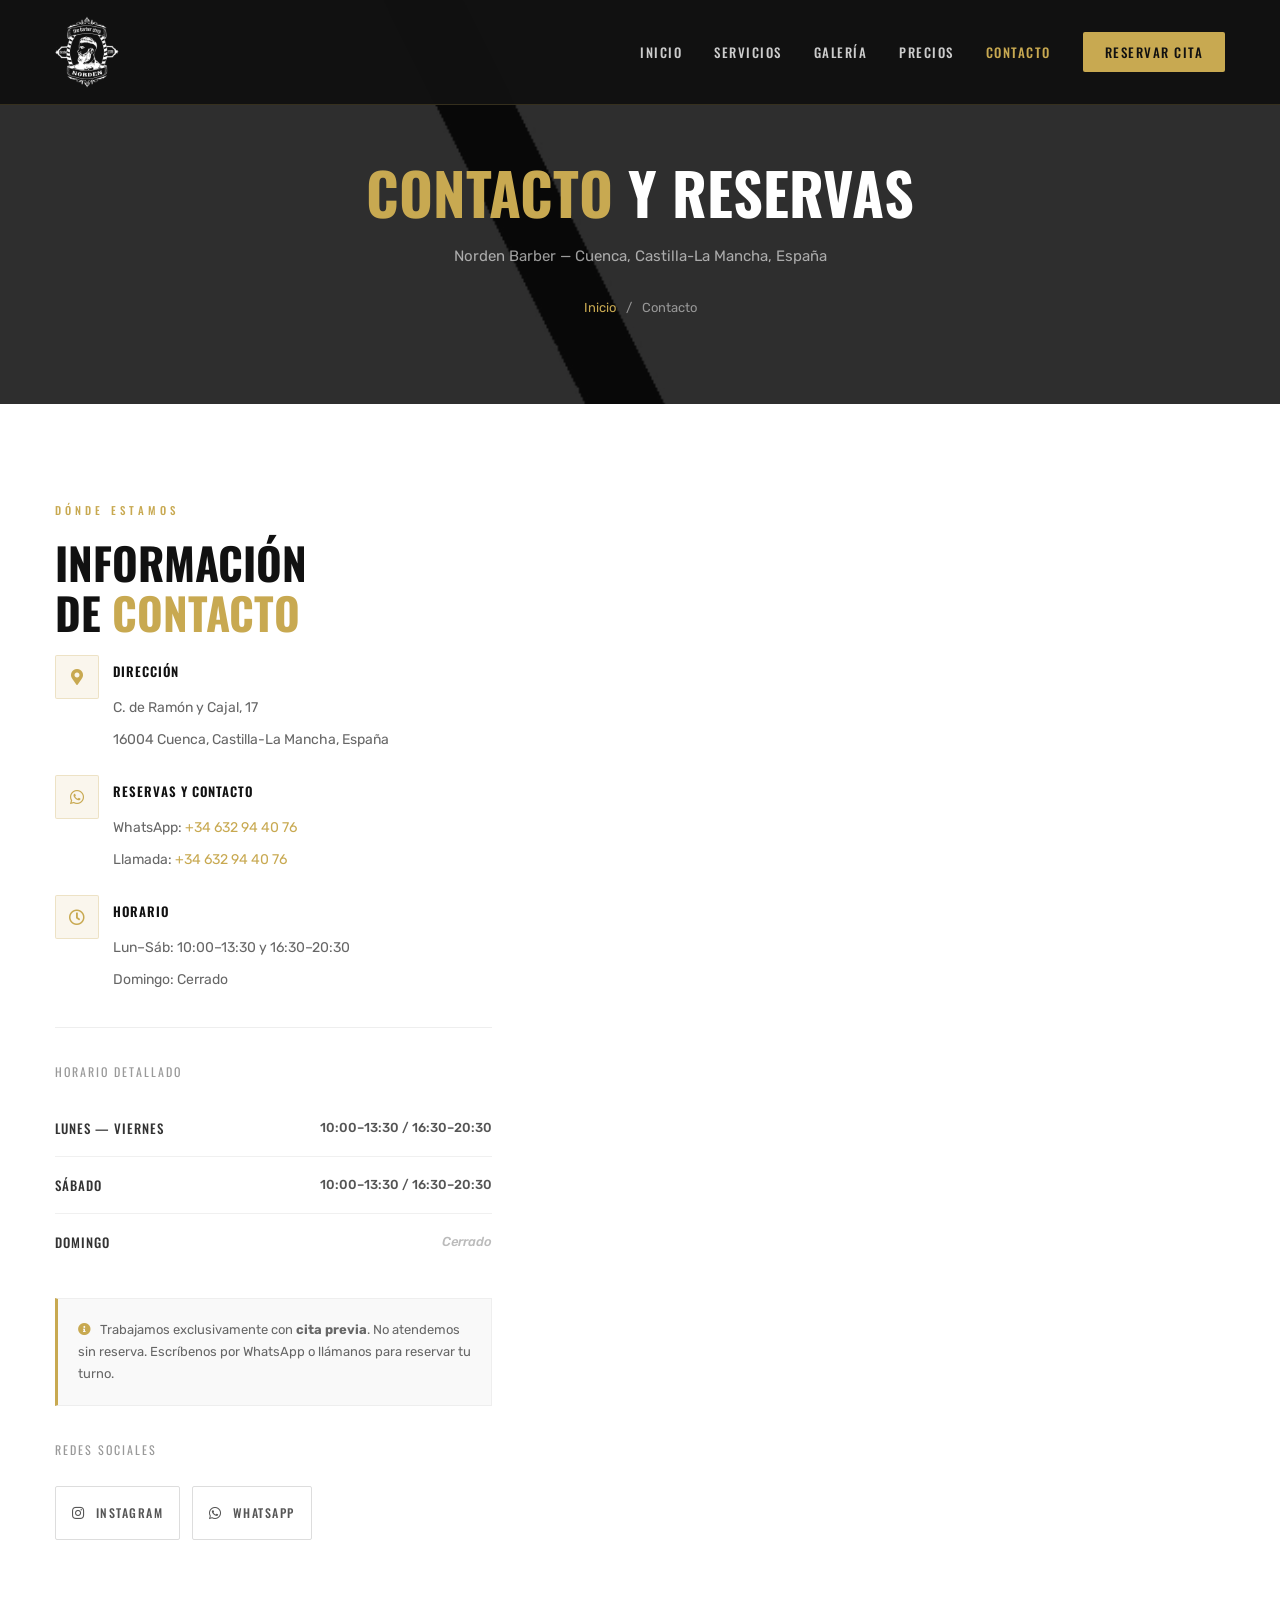
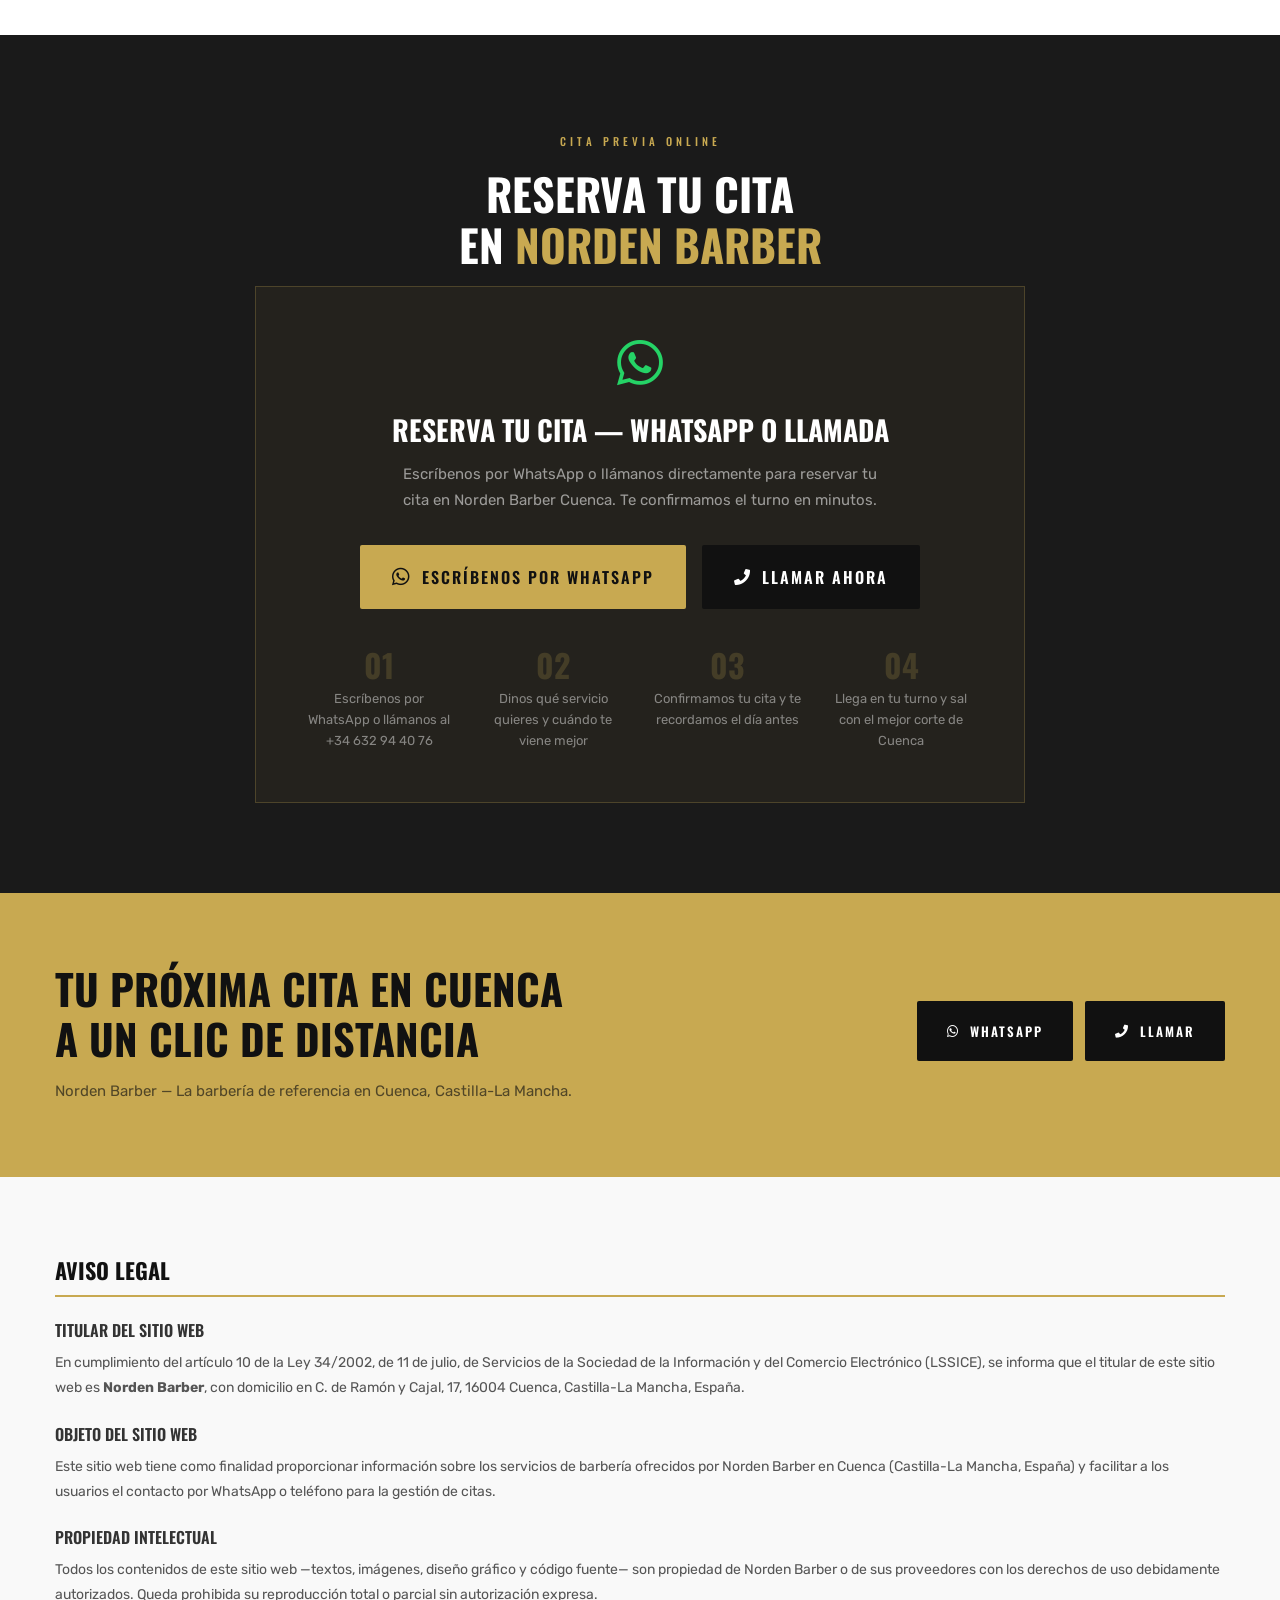
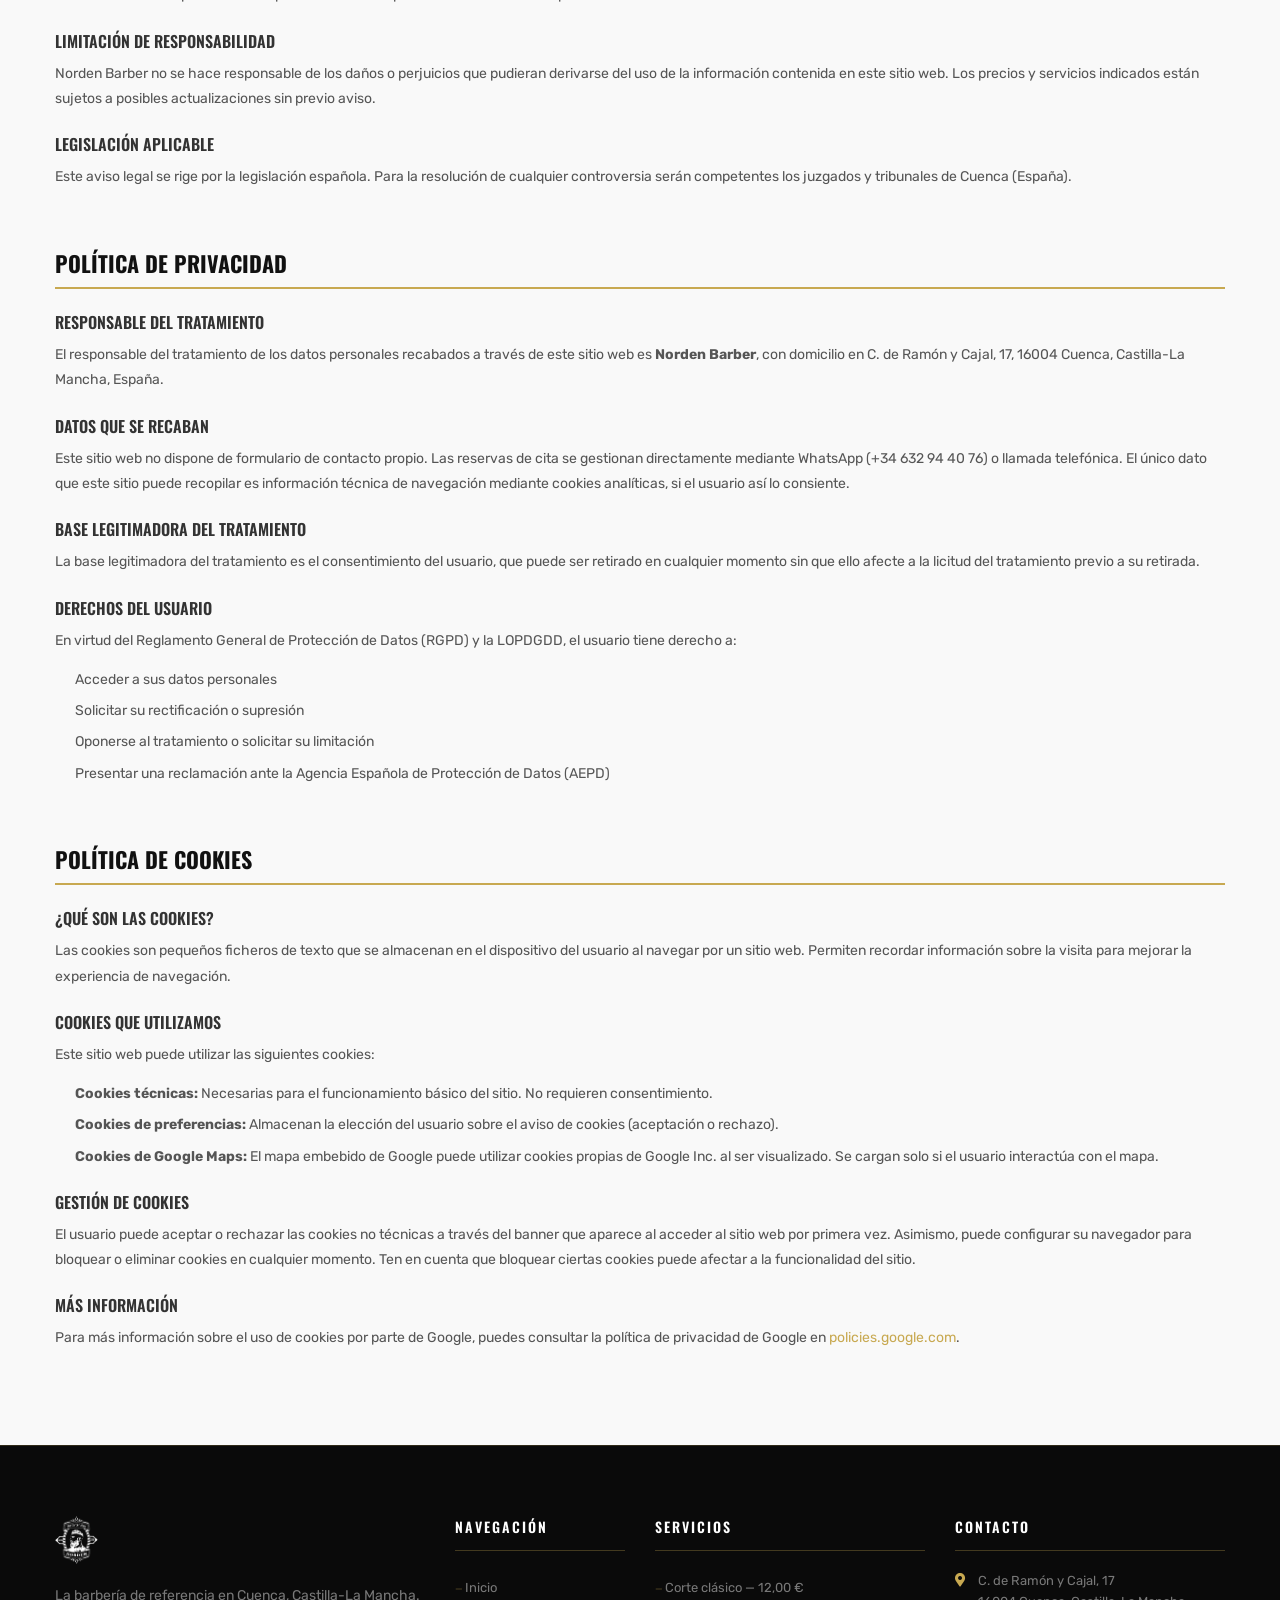
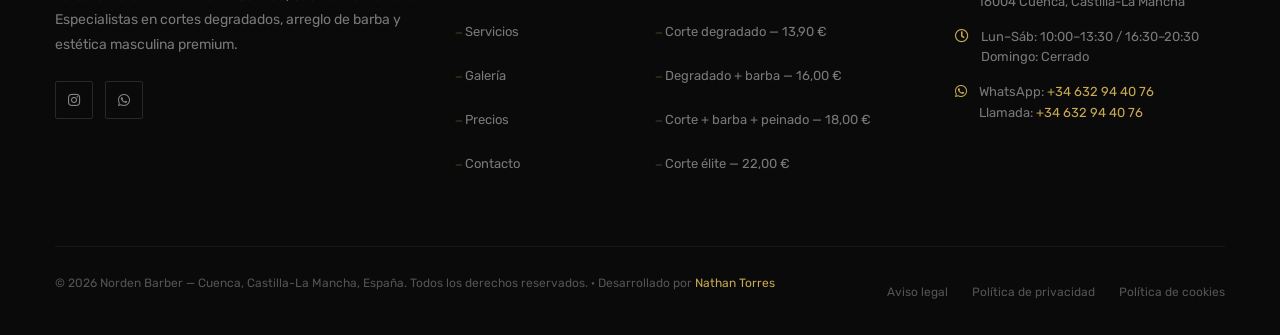
==== contact.html @ 1bf3e4cf "Optimización SEO, rendimiento móvil y corrección de bugs - Imágenes: logo 2.4MB→72KB, favicon 1.5MB→" ====
<!DOCTYPE html>
<html lang="es-ES">
<head>
    <meta charset="utf-8" />
    <meta name="viewport" content="width=device-width, initial-scale=1, shrink-to-fit=no">
    <meta http-equiv="X-UA-Compatible" content="IE=edge">
    <meta name="description" content="Contacta con Norden Barber en Cuenca, Castilla-La Mancha. Llámanos o escríbenos por WhatsApp: +34 632 94 40 76. Horario: Lunes a Sábado 10:00–13:30 y 16:30–20:30.">
    <meta name="keywords" content="contacto Norden Barber Cuenca, cómo llegar barbería Cuenca, teléfono barbería Cuenca, WhatsApp barbería Cuenca, barbería CP 16004">
    <meta name="robots" content="index, follow">
    <link rel="canonical" href="https://www.nordenbarber.es/contact.html">
    <meta property="og:title" content="Contacto | Norden Barber — Barbería en Cuenca">
    <meta property="og:description" content="Contacta con Norden Barber en Cuenca. Llámanos o escríbenos por WhatsApp al +34 632 94 40 76. Horario de lunes a sábado.">
    <meta property="og:image" content="https://www.nordenbarber.es/assets/images/og-image.png">
    <meta property="og:url" content="https://www.nordenbarber.es/contact.html">
    <meta property="og:type" content="website">
    <meta property="og:site_name" content="Norden Barber">
    <meta property="og:locale" content="es_ES">
    <meta name="twitter:card" content="summary_large_image">
    <meta name="twitter:title" content="Contacto | Norden Barber — Barbería en Cuenca">
    <meta name="twitter:image" content="https://www.nordenbarber.es/assets/images/og-image.png">
    <title>Contacto y Reservas | Norden Barber — Barbería en Cuenca, Castilla-La Mancha</title>
    <link rel="icon" type="image/png" sizes="32x32" href="assets/images/favicon-32.png">
    <link rel="icon" type="image/png" sizes="192x192" href="assets/images/favicon-192.png">
    <link rel="shortcut icon" href="assets/images/favicon.ico">
    <link rel="apple-touch-icon" href="assets/images/favicon-192.png">
    <link rel="preconnect" href="https://fonts.googleapis.com">
    <link rel="preconnect" href="https://fonts.gstatic.com" crossorigin>
    <link href="https://fonts.googleapis.com/css2?family=Oswald:wght@400;500;600;700&family=Rubik:wght@400;500&display=swap" rel="stylesheet">
    <link rel="stylesheet" href="assets/css/flaticon.min.css">
    <link rel="stylesheet" href="assets/css/fontawesome-5.14.0.min.css">
    <link rel="stylesheet" href="assets/css/bootstrap-4.5.3.min.css">
    <link rel="stylesheet" href="assets/css/animate.min.css">
    <link rel="stylesheet" href="assets/css/style.css">
    <script type="application/ld+json">
    {
      "@context": "https://schema.org",
      "@type": "BarberShop",
      "name": "Norden Barber",
      "description": "Barbería de referencia en Cuenca, Castilla-La Mancha, España.",
      "url": "https://www.nordenbarber.es/contact.html",
      "telephone": "+34632944076",
      "address": {
        "@type": "PostalAddress",
        "streetAddress": "Calle de Ramón y Cajal, 17",
        "addressLocality": "Cuenca",
        "addressRegion": "Castilla-La Mancha",
        "postalCode": "16004",
        "addressCountry": "ES"
      },
      "geo": {
        "@type": "GeoCoordinates",
        "latitude": 40.0710372,
        "longitude": -2.1345001
      },
      "openingHoursSpecification": [
        {
          "@type": "OpeningHoursSpecification",
          "dayOfWeek": ["Monday","Tuesday","Wednesday","Thursday","Friday","Saturday"],
          "opens": "10:00",
          "closes": "13:30"
        },
        {
          "@type": "OpeningHoursSpecification",
          "dayOfWeek": ["Monday","Tuesday","Wednesday","Thursday","Friday","Saturday"],
          "opens": "16:30",
          "closes": "20:30"
        }
      ]
    }
    </script>
    <style>
        :root { --gold: #c8a951; --dark: #111111; --dark-2: #1a1a1a; }
        body { font-family: 'Rubik', sans-serif; }

        .nb-header { position: fixed; top: 0; left: 0; width: 100%; z-index: 9999; background: rgba(17,17,17,0.97); backdrop-filter: blur(8px); border-bottom: 1px solid rgba(200,169,81,0.2); transition: all 0.3s; }
        .nb-header.scrolled { background: rgba(10,10,10,0.99); border-bottom-color: rgba(200,169,81,0.4); }
        .nb-header-inner { display: flex; align-items: center; justify-content: space-between; padding: 16px 0; }
        .nb-logo img { height: 72px; width: auto; }
        .nb-nav { display: flex; align-items: center; gap: 32px; list-style: none; margin: 0; padding: 0; }
        .nb-nav a { font-family: 'Oswald', sans-serif; font-size: 13px; font-weight: 500; letter-spacing: 1.5px; text-transform: uppercase; color: #cccccc; transition: color 0.3s; }
        .nb-nav a:hover, .nb-nav a.active { color: var(--gold); }
        .nb-btn-reservar { font-family: 'Oswald', sans-serif; font-size: 12px; font-weight: 600; letter-spacing: 2px; text-transform: uppercase; background: var(--gold); color: #111 !important; padding: 10px 22px; border-radius: 2px; transition: all 0.3s; white-space: nowrap; }
        .nb-btn-reservar:hover { background: #b8942e; color: #fff !important; }
        .nb-btn-primary { display: inline-flex; align-items: center; gap: 10px; font-family: 'Oswald', sans-serif; font-size: 13px; font-weight: 600; letter-spacing: 2px; text-transform: uppercase; background: var(--gold); color: #111; padding: 14px 30px; border-radius: 2px; transition: all 0.3s; }
        .nb-btn-primary:hover { background: #b8942e; color: #fff; transform: translateY(-2px); }
        .nb-btn-whatsapp { display: inline-flex; align-items: center; gap: 10px; font-family: 'Oswald', sans-serif; font-size: 13px; font-weight: 600; letter-spacing: 2px; text-transform: uppercase; background: #25D366; color: #fff; padding: 14px 30px; border-radius: 2px; transition: all 0.3s; }
        .nb-btn-whatsapp:hover { background: #128C7E; color: #fff; transform: translateY(-2px); }
        .nb-hamburger { display: none; flex-direction: column; gap: 5px; cursor: pointer; background: none; border: none; padding: 4px; }
        .nb-hamburger span { display: block; width: 26px; height: 2px; background: #fff; }
        .nb-mobile-menu { display: none; position: absolute; top: 100%; left: 0; width: 100%; background: rgba(10,10,10,0.99); border-top: 1px solid rgba(200,169,81,0.3); padding: 24px 20px; flex-direction: column; gap: 20px; }
        .nb-mobile-menu.open { display: flex; }
        .nb-mobile-menu a { font-family: 'Oswald', sans-serif; font-size: 15px; letter-spacing: 1.5px; text-transform: uppercase; color: #ccc; padding: 8px 0; border-bottom: 1px solid rgba(255,255,255,0.07); }
        .nb-mobile-menu a:hover { color: var(--gold); }
        .nb-mobile-menu .nb-btn-reservar { text-align: center; margin-top: 8px; border-bottom: none; }

        .nb-page-banner { background: url('assets/images/contact/contact-bg.webp') center/cover no-repeat; position: relative; padding: 160px 0 80px; text-align: center; }
        .nb-page-banner::before { content: ''; position: absolute; inset: 0; background: rgba(10,10,10,0.85); }
        .nb-page-banner-content { position: relative; z-index: 1; }
        .nb-page-banner h1 { font-family: 'Oswald', sans-serif; font-size: clamp(30px, 5vw, 58px); font-weight: 700; text-transform: uppercase; color: #fff; margin-bottom: 14px; }
        .nb-page-banner h1 span { color: var(--gold); }
        .nb-breadcrumb { display: flex; justify-content: center; gap: 10px; list-style: none; margin: 0; padding: 0; }
        .nb-breadcrumb li { font-size: 13px; color: rgba(255,255,255,0.5); }
        .nb-breadcrumb li a { color: var(--gold); }
        .nb-breadcrumb li + li::before { content: '/'; margin-right: 10px; }

        section { padding: 90px 0; }
        .nb-section-label { font-family: 'Oswald', sans-serif; font-size: 11px; font-weight: 500; letter-spacing: 4px; text-transform: uppercase; color: var(--gold); margin-bottom: 12px; display: block; }
        .nb-section-title { font-family: 'Oswald', sans-serif; font-size: clamp(28px, 4vw, 44px); font-weight: 700; color: #111; text-transform: uppercase; line-height: 1.15; margin-bottom: 16px; }
        .nb-section-title span { color: var(--gold); }
        .nb-section-title.white { color: #fff; }

        /* CONTACT INFO */
        .nb-contact-section { background: #fff; }
        .nb-info-block { margin-bottom: 32px; }
        .nb-info-block-title { font-family: 'Oswald', sans-serif; font-size: 13px; font-weight: 600; letter-spacing: 2px; text-transform: uppercase; color: rgba(255,255,255,0.4); margin-bottom: 16px; padding-bottom: 10px; border-bottom: 1px solid rgba(255,255,255,0.08); }
        .nb-info-block.light .nb-info-block-title { color: #aaa; border-bottom-color: #eee; }

        .nb-info-item { display: flex; gap: 14px; align-items: flex-start; margin-bottom: 20px; }
        .nb-info-item-icon { width: 44px; height: 44px; background: rgba(200,169,81,0.1); border: 1px solid rgba(200,169,81,0.25); border-radius: 2px; display: flex; align-items: center; justify-content: center; color: var(--gold); font-size: 16px; flex-shrink: 0; }
        .nb-info-item-text { }
        .nb-info-item-text strong { font-family: 'Oswald', sans-serif; font-size: 13px; font-weight: 600; text-transform: uppercase; letter-spacing: 1px; color: #111; display: block; margin-bottom: 4px; }
        .nb-info-item-text span { font-size: 14px; color: #666; line-height: 1.65; }
        .nb-info-item-text a { color: var(--gold); }

        /* Schedule in contact */
        .nb-contact-schedule { }
        .nb-sched-row { display: flex; justify-content: space-between; padding: 12px 0; border-bottom: 1px solid #f0f0f0; }
        .nb-sched-row:last-child { border-bottom: none; }
        .nb-sched-day { font-family: 'Oswald', sans-serif; font-size: 13px; font-weight: 500; text-transform: uppercase; letter-spacing: 1px; color: #333; }
        .nb-sched-hours { font-size: 13px; color: #555; font-weight: 500; }
        .nb-sched-hours.cerrado { color: #bbb; font-style: italic; }

        /* Social links */
        .nb-social-links { display: flex; gap: 12px; margin-top: 20px; }
        .nb-social-link { display: flex; align-items: center; gap: 10px; font-family: 'Oswald', sans-serif; font-size: 12px; font-weight: 500; letter-spacing: 1.5px; text-transform: uppercase; color: #555; border: 1px solid #ddd; padding: 10px 16px; border-radius: 2px; transition: all 0.3s; }
        .nb-social-link i { font-size: 14px; }
        .nb-social-link:hover { border-color: var(--gold); color: var(--gold); }

        /* Map */
        .nb-map-wrap { height: 100%; min-height: 500px; }
        .nb-map-wrap iframe { width: 100%; height: 100%; min-height: 500px; border: none; }

        /* RESERVA SECTION */
        .nb-reserva-section { background: var(--dark-2); }
        .nb-booksy-card { background: rgba(200,169,81,0.06); border: 1px solid rgba(200,169,81,0.25); padding: 50px 48px; text-align: center; }
        .nb-booksy-icon { font-size: 52px; color: var(--gold); margin-bottom: 24px; }
        .nb-booksy-card h3 { font-family: 'Oswald', sans-serif; font-size: 28px; font-weight: 700; text-transform: uppercase; color: #fff; margin-bottom: 14px; }
        .nb-booksy-card p { font-size: 15px; color: rgba(255,255,255,0.55); line-height: 1.75; max-width: 500px; margin: 0 auto 32px; }
        .nb-btn-gold-lg { display: inline-flex; align-items: center; gap: 12px; font-family: 'Oswald', sans-serif; font-size: 15px; font-weight: 700; letter-spacing: 2px; text-transform: uppercase; background: var(--gold); color: #111; padding: 18px 40px; border-radius: 2px; transition: all 0.3s; box-shadow: 0 4px 24px rgba(200,169,81,0.3); }
        .nb-btn-gold-lg:hover { background: #b8942e; color: #fff; transform: translateY(-2px); box-shadow: 0 8px 32px rgba(200,169,81,0.4); }
        .nb-booksy-steps { display: flex; gap: 24px; justify-content: center; margin-top: 40px; flex-wrap: wrap; }
        .nb-booksy-step { text-align: center; flex: 1; min-width: 140px; max-width: 180px; }
        .nb-booksy-step .step-num { font-family: 'Oswald', sans-serif; font-size: 32px; font-weight: 700; color: rgba(200,169,81,0.2); line-height: 1; margin-bottom: 8px; }
        .nb-booksy-step .step-text { font-size: 13px; color: rgba(255,255,255,0.45); line-height: 1.6; }

        /* LEGAL SECTIONS */
        .nb-legal-section { background: #f9f9f9; padding: 80px 0; }
        .nb-legal-block { margin-bottom: 60px; }
        .nb-legal-block:last-child { margin-bottom: 0; }
        .nb-legal-block h2 { font-family: 'Oswald', sans-serif; font-size: 22px; font-weight: 700; text-transform: uppercase; color: #111; margin-bottom: 20px; padding-bottom: 10px; border-bottom: 2px solid var(--gold); }
        .nb-legal-block h3 { font-family: 'Oswald', sans-serif; font-size: 16px; font-weight: 600; text-transform: uppercase; color: #333; margin-top: 24px; margin-bottom: 10px; }
        .nb-legal-block p { font-size: 14px; color: #555; line-height: 1.8; margin-bottom: 14px; }
        .nb-legal-block ul { padding-left: 20px; margin-bottom: 14px; }
        .nb-legal-block ul li { font-size: 14px; color: #555; line-height: 1.8; margin-bottom: 6px; }

        /* CTA */
        .nb-cta { background: var(--gold); padding: 70px 0; }
        .nb-cta h2 { font-family: 'Oswald', sans-serif; font-size: clamp(24px, 4vw, 42px); font-weight: 700; text-transform: uppercase; color: #111; margin: 0; line-height: 1.2; }
        .nb-btn-dark { display: inline-flex; align-items: center; gap: 10px; font-family: 'Oswald', sans-serif; font-size: 13px; font-weight: 600; letter-spacing: 2px; text-transform: uppercase; background: #111; color: #fff; padding: 14px 30px; border-radius: 2px; transition: all 0.3s; white-space: nowrap; }
        .nb-btn-dark:hover { background: #000; color: var(--gold); }

        /* FOOTER */
        .nb-footer { background: #0a0a0a; border-top: 1px solid rgba(200,169,81,0.2); padding: 70px 0 0; }
        .nb-footer-logo img { height: 48px; width: auto; margin-bottom: 20px; }
        .nb-footer-desc { font-size: 14px; color: rgba(255,255,255,0.45); line-height: 1.75; margin-bottom: 24px; }
        .nb-footer-social a { display: inline-flex; align-items: center; justify-content: center; width: 38px; height: 38px; border: 1px solid rgba(255,255,255,0.12); color: rgba(255,255,255,0.5); font-size: 14px; margin-right: 8px; transition: all 0.3s; border-radius: 2px; }
        .nb-footer-social a:hover { border-color: var(--gold); color: var(--gold); }
        .nb-footer-title { font-family: 'Oswald', sans-serif; font-size: 14px; font-weight: 600; letter-spacing: 2px; text-transform: uppercase; color: #fff; margin-bottom: 20px; padding-bottom: 12px; border-bottom: 1px solid rgba(200,169,81,0.3); }
        .nb-footer-links { list-style: none; padding: 0; margin: 0; }
        .nb-footer-links li { margin-bottom: 10px; }
        .nb-footer-links a { font-size: 13px; color: rgba(255,255,255,0.45); transition: color 0.3s; }
        .nb-footer-links a:hover { color: var(--gold); }
        .nb-footer-links a::before { content: '— '; color: rgba(200,169,81,0.4); font-size: 10px; }
        .nb-footer-info-item { display: flex; gap: 12px; margin-bottom: 14px; align-items: flex-start; }
        .nb-footer-info-item i { color: var(--gold); font-size: 14px; margin-top: 2px; flex-shrink: 0; }
        .nb-footer-info-item span { font-size: 13px; color: rgba(255,255,255,0.45); line-height: 1.6; }
        .nb-footer-bottom { margin-top: 50px; padding: 20px 0; border-top: 1px solid rgba(255,255,255,0.06); display: flex; justify-content: space-between; align-items: center; flex-wrap: wrap; gap: 12px; }
        .nb-footer-copy { font-size: 12px; color: rgba(255,255,255,0.3); }
        .nb-footer-legal a { font-size: 12px; color: rgba(255,255,255,0.3); margin-left: 20px; transition: color 0.3s; }
        .nb-footer-legal a:hover { color: var(--gold); }

        .nb-fab { display: none; position: fixed; bottom: 24px; right: 20px; z-index: 9998; background: var(--gold); color: #111; padding: 14px 20px; border-radius: 30px; font-family: 'Oswald', sans-serif; font-size: 13px; font-weight: 700; letter-spacing: 1.5px; text-transform: uppercase; box-shadow: 0 4px 24px rgba(200,169,81,0.4); text-decoration: none; align-items: center; gap: 8px; transition: all 0.3s; }
        .nb-fab:hover { background: #b8942e; color: #fff; }

        @media (max-width: 991px) { .nb-nav { display: none; } .nb-hamburger { display: flex; } }
        @media (max-width: 767px) {
            section { padding: 64px 0; }
            .nb-fab { display: inline-flex; }
            .nb-map-wrap { min-height: 300px; }
            .nb-map-wrap iframe { min-height: 300px; }
            .nb-booksy-card { padding: 36px 24px; }
            .nb-social-links { flex-wrap: wrap; }
            .nb-footer-bottom { flex-direction: column; text-align: center; }
            .nb-footer-legal a:first-child { margin-left: 0; }
        }
    </style>
</head>
<body>

    <a href="https://wa.me/34632944076?text=Hola%2C%20me%20gustar%C3%ADa%20reservar%20una%20cita" target="_blank" rel="noopener" class="nb-fab" aria-label="Escribir por WhatsApp">
        <i class="fab fa-whatsapp"></i> Reservar cita
    </a>

    <header class="nb-header" id="nbHeader">
        <div class="container">
            <div class="nb-header-inner">
                <a href="index.html" class="nb-logo" aria-label="Norden Barber — Inicio">
                    <img src="assets/images/logos/logo.png" alt="Norden Barber — Barbería en Cuenca">
                </a>
                <nav aria-label="Navegación principal">
                    <ul class="nb-nav">
                        <li><a href="index.html">Inicio</a></li>
                        <li><a href="services.html">Servicios</a></li>
                        <li><a href="portfolio.html">Galería</a></li>
                        <li><a href="pricing.html">Precios</a></li>
                        <li><a href="contact.html" class="active">Contacto</a></li>
                        <li><a href="https://wa.me/34632944076?text=Hola%2C%20me%20gustar%C3%ADa%20reservar%20una%20cita%20en%20Norden%20Barber" target="_blank" rel="noopener" class="nb-btn-reservar">Reservar cita</a></li>
                    </ul>
                </nav>
                <button class="nb-hamburger" id="nbHamburger" aria-label="Abrir menú" aria-expanded="false">
                    <span></span><span></span><span></span>
                </button>
            </div>
            <nav class="nb-mobile-menu" id="nbMobileMenu" aria-label="Menú móvil">
                <a href="index.html">Inicio</a>
                <a href="services.html">Servicios</a>
                <a href="portfolio.html">Galería</a>
                <a href="pricing.html">Precios</a>
                <a href="contact.html">Contacto</a>
                <a href="https://wa.me/34632944076?text=Hola%2C%20me%20gustar%C3%ADa%20reservar%20una%20cita%20en%20Norden%20Barber" target="_blank" rel="noopener" class="nb-btn-reservar">Reservar cita</a>
            </nav>
        </div>
    </header>

    <div class="nb-page-banner" role="banner">
        <div class="container">
            <div class="nb-page-banner-content">
                <h1><span>Contacto</span> y Reservas</h1>
                <p style="color:rgba(255,255,255,0.6); font-size:15px; margin-bottom:20px;">Norden Barber — Cuenca, Castilla-La Mancha, España</p>
                <ul class="nb-breadcrumb">
                    <li><a href="index.html">Inicio</a></li>
                    <li>Contacto</li>
                </ul>
            </div>
        </div>
    </div>

    <!-- CONTACTO + MAPA -->
    <section class="nb-contact-section">
        <div class="container">
            <div class="row">
                <div class="col-lg-5 mb-5 mb-lg-0 pr-lg-5">
                    <span class="nb-section-label">Dónde estamos</span>
                    <h2 class="nb-section-title">Información<br>de <span>contacto</span></h2>

                    <div class="nb-info-item">
                        <div class="nb-info-item-icon"><i class="fas fa-map-marker-alt"></i></div>
                        <div class="nb-info-item-text">
                            <strong>Dirección</strong>
                            <span>C. de Ramón y Cajal, 17<br>16004 Cuenca, Castilla-La Mancha, España</span>
                        </div>
                    </div>

                    <div class="nb-info-item">
                        <div class="nb-info-item-icon"><i class="fab fa-whatsapp"></i></div>
                        <div class="nb-info-item-text">
                            <strong>Reservas y contacto</strong>
                            <span>WhatsApp: <a href="https://wa.me/34632944076?text=Hola%2C%20me%20gustar%C3%ADa%20reservar%20una%20cita%20en%20Norden%20Barber" target="_blank" rel="noopener">+34 632 94 40 76</a><br>
                            Llamada: <a href="tel:+34632944076">+34 632 94 40 76</a></span>
                        </div>
                    </div>

                    <div class="nb-info-item">
                        <div class="nb-info-item-icon"><i class="far fa-clock"></i></div>
                        <div class="nb-info-item-text">
                            <strong>Horario</strong>
                            <span>Lun–Sáb: 10:00–13:30 y 16:30–20:30<br>Domingo: Cerrado</span>
                        </div>
                    </div>

                    <div style="margin-top: 32px; border-top: 1px solid #eee; padding-top: 28px;">
                        <p style="font-family:'Oswald',sans-serif; font-size:12px; letter-spacing:2px; text-transform:uppercase; color:#999; margin-bottom:12px;">Horario detallado</p>
                        <div class="nb-contact-schedule">
                            <div class="nb-sched-row">
                                <span class="nb-sched-day">Lunes — Viernes</span>
                                <span class="nb-sched-hours">10:00–13:30 / 16:30–20:30</span>
                            </div>
                            <div class="nb-sched-row">
                                <span class="nb-sched-day">Sábado</span>
                                <span class="nb-sched-hours">10:00–13:30 / 16:30–20:30</span>
                            </div>
                            <div class="nb-sched-row">
                                <span class="nb-sched-day">Domingo</span>
                                <span class="nb-sched-hours cerrado">Cerrado</span>
                            </div>
                        </div>
                    </div>

                    <div style="margin-top:28px; padding:20px; background:#f9f9f9; border:1px solid #eee; border-left: 3px solid var(--gold);">
                        <p style="font-size:13px; color:#666; line-height:1.7; margin:0;">
                            <i class="fas fa-info-circle" style="color:var(--gold); margin-right:6px;"></i>
                            Trabajamos exclusivamente con <strong>cita previa</strong>. No atendemos sin reserva. Escríbenos por WhatsApp o llámanos para reservar tu turno.
                        </p>
                    </div>

                    <div style="margin-top:28px;">
                        <p style="font-family:'Oswald',sans-serif; font-size:12px; letter-spacing:2px; text-transform:uppercase; color:#999; margin-bottom:12px;">Redes sociales</p>
                        <div class="nb-social-links">
                            <a href="https://www.instagram.com/norden.barber.shop/" target="_blank" rel="noopener" class="nb-social-link" aria-label="Instagram de Norden Barber Cuenca">
                                <i class="fab fa-instagram"></i> Instagram
                            </a>
                            <a href="https://wa.me/34632944076" target="_blank" rel="noopener" class="nb-social-link" aria-label="WhatsApp de Norden Barber Cuenca">
                                <i class="fab fa-whatsapp"></i> WhatsApp
                            </a>
                        </div>
                    </div>
                </div>

                <div class="col-lg-7">
                    <div class="nb-map-wrap">
                        <iframe
                            src="https://www.google.com/maps/embed?pb=!1m18!1m12!1m3!1d2593.5!2d-2.1345001!3d40.0710372!2m3!1f0!2f0!3f0!3m2!1i1024!2i768!4f13.1!3m3!1m2!1s0xd5d6725f9a1aad3%3A0xaf53a0130a752836!2sBarber%20Norden!5e0!3m2!1ses!2ses!4v1716000000000!5m2!1ses!2ses"
                            allowfullscreen=""
                            loading="lazy"
                            referrerpolicy="no-referrer-when-downgrade"
                            title="Ubicación de Norden Barber en Cuenca, Castilla-La Mancha, España">
                        </iframe>
                    </div>
                </div>
            </div>
        </div>
    </section>

    <!-- RESERVA TU CITA -->
    <section class="nb-reserva-section" id="reserva">
        <div class="container">
            <div class="text-center mb-5">
                <span class="nb-section-label" style="color:var(--gold);">Cita previa online</span>
                <h2 class="nb-section-title white">Reserva tu cita<br>en <span>Norden Barber</span></h2>
            </div>
            <div class="row justify-content-center">
                <div class="col-lg-8">
                    <div class="nb-booksy-card">
                        <div class="nb-booksy-icon"><i class="fab fa-whatsapp" style="color:#25D366;"></i></div>
                        <h3>Reserva tu cita — WhatsApp o llamada</h3>
                        <p>Escríbenos por WhatsApp o llámanos directamente para reservar tu cita en Norden Barber Cuenca. Te confirmamos el turno en minutos.</p>
                        <div style="display:flex;gap:16px;flex-wrap:wrap;justify-content:center;margin-top:24px;">
                            <a href="https://wa.me/34632944076?text=Hola%2C%20me%20gustar%C3%ADa%20reservar%20una%20cita%20en%20Norden%20Barber" target="_blank" rel="noopener" class="nb-btn-primary" style="font-size:16px;padding:16px 32px;">
                                <i class="fab fa-whatsapp" style="font-size:20px;"></i> Escríbenos por WhatsApp
                            </a>
                            <a href="tel:+34632944076" class="nb-btn-dark" style="font-size:16px;padding:16px 32px;">
                                <i class="fas fa-phone"></i> Llamar ahora
                            </a>
                        </div>
                        <div class="nb-booksy-steps">
                            <div class="nb-booksy-step">
                                <div class="step-num">01</div>
                                <div class="step-text">Escríbenos por WhatsApp o llámanos al +34 632 94 40 76</div>
                            </div>
                            <div class="nb-booksy-step">
                                <div class="step-num">02</div>
                                <div class="step-text">Dinos qué servicio quieres y cuándo te viene mejor</div>
                            </div>
                            <div class="nb-booksy-step">
                                <div class="step-num">03</div>
                                <div class="step-text">Confirmamos tu cita y te recordamos el día antes</div>
                            </div>
                            <div class="nb-booksy-step">
                                <div class="step-num">04</div>
                                <div class="step-text">Llega en tu turno y sal con el mejor corte de Cuenca</div>
                            </div>
                        </div>
                    </div>
                </div>
            </div>
        </div>
    </section>

    <!-- CTA -->
    <section class="nb-cta">
        <div class="container">
            <div class="row align-items-center">
                <div class="col-lg-8 mb-4 mb-lg-0">
                    <h2>Tu próxima cita en Cuenca<br>a un clic de distancia</h2>
                    <p style="margin-top:12px; margin-bottom:0; color:rgba(17,17,17,0.65); font-size:15px;">Norden Barber — La barbería de referencia en Cuenca, Castilla-La Mancha.</p>
                </div>
                <div class="col-lg-4 text-lg-right">
                    <a href="https://wa.me/34632944076?text=Hola%2C%20me%20gustar%C3%ADa%20reservar%20una%20cita%20en%20Norden%20Barber" target="_blank" rel="noopener" class="nb-btn-dark" style="margin-right:8px;margin-bottom:8px;">
                        <i class="fab fa-whatsapp"></i> WhatsApp
                    </a>
                    <a href="tel:+34632944076" class="nb-btn-dark" style="margin-bottom:8px;">
                        <i class="fas fa-phone"></i> Llamar
                    </a>
                </div>
            </div>
        </div>
    </section>

    <!-- AVISO LEGAL + PRIVACIDAD + COOKIES -->
    <section class="nb-legal-section" id="aviso-legal">
        <div class="container">

            <div class="nb-legal-block" id="aviso-legal-content">
                <h2>Aviso Legal</h2>
                <h3>Titular del sitio web</h3>
                <p>En cumplimiento del artículo 10 de la Ley 34/2002, de 11 de julio, de Servicios de la Sociedad de la Información y del Comercio Electrónico (LSSICE), se informa que el titular de este sitio web es <strong>Norden Barber</strong>, con domicilio en C. de Ramón y Cajal, 17, 16004 Cuenca, Castilla-La Mancha, España.</p>

                <h3>Objeto del sitio web</h3>
                <p>Este sitio web tiene como finalidad proporcionar información sobre los servicios de barbería ofrecidos por Norden Barber en Cuenca (Castilla-La Mancha, España) y facilitar a los usuarios el contacto por WhatsApp o teléfono para la gestión de citas.</p>

                <h3>Propiedad intelectual</h3>
                <p>Todos los contenidos de este sitio web —textos, imágenes, diseño gráfico y código fuente— son propiedad de Norden Barber o de sus proveedores con los derechos de uso debidamente autorizados. Queda prohibida su reproducción total o parcial sin autorización expresa.</p>

                <h3>Limitación de responsabilidad</h3>
                <p>Norden Barber no se hace responsable de los daños o perjuicios que pudieran derivarse del uso de la información contenida en este sitio web. Los precios y servicios indicados están sujetos a posibles actualizaciones sin previo aviso.</p>

                <h3>Legislación aplicable</h3>
                <p>Este aviso legal se rige por la legislación española. Para la resolución de cualquier controversia serán competentes los juzgados y tribunales de Cuenca (España).</p>
            </div>

            <div class="nb-legal-block" id="privacidad">
                <h2>Política de Privacidad</h2>
                <h3>Responsable del tratamiento</h3>
                <p>El responsable del tratamiento de los datos personales recabados a través de este sitio web es <strong>Norden Barber</strong>, con domicilio en C. de Ramón y Cajal, 17, 16004 Cuenca, Castilla-La Mancha, España.</p>

                <h3>Datos que se recaban</h3>
                <p>Este sitio web no dispone de formulario de contacto propio. Las reservas de cita se gestionan directamente mediante WhatsApp (+34 632 94 40 76) o llamada telefónica. El único dato que este sitio puede recopilar es información técnica de navegación mediante cookies analíticas, si el usuario así lo consiente.</p>

                <h3>Base legitimadora del tratamiento</h3>
                <p>La base legitimadora del tratamiento es el consentimiento del usuario, que puede ser retirado en cualquier momento sin que ello afecte a la licitud del tratamiento previo a su retirada.</p>

                <h3>Derechos del usuario</h3>
                <p>En virtud del Reglamento General de Protección de Datos (RGPD) y la LOPDGDD, el usuario tiene derecho a:</p>
                <ul>
                    <li>Acceder a sus datos personales</li>
                    <li>Solicitar su rectificación o supresión</li>
                    <li>Oponerse al tratamiento o solicitar su limitación</li>
                    <li>Presentar una reclamación ante la Agencia Española de Protección de Datos (AEPD)</li>
                </ul>
            </div>

            <div class="nb-legal-block" id="cookies">
                <h2>Política de Cookies</h2>
                <h3>¿Qué son las cookies?</h3>
                <p>Las cookies son pequeños ficheros de texto que se almacenan en el dispositivo del usuario al navegar por un sitio web. Permiten recordar información sobre la visita para mejorar la experiencia de navegación.</p>

                <h3>Cookies que utilizamos</h3>
                <p>Este sitio web puede utilizar las siguientes cookies:</p>
                <ul>
                    <li><strong>Cookies técnicas:</strong> Necesarias para el funcionamiento básico del sitio. No requieren consentimiento.</li>
                    <li><strong>Cookies de preferencias:</strong> Almacenan la elección del usuario sobre el aviso de cookies (aceptación o rechazo).</li>
                    <li><strong>Cookies de Google Maps:</strong> El mapa embebido de Google puede utilizar cookies propias de Google Inc. al ser visualizado. Se cargan solo si el usuario interactúa con el mapa.</li>
                </ul>

                <h3>Gestión de cookies</h3>
                <p>El usuario puede aceptar o rechazar las cookies no técnicas a través del banner que aparece al acceder al sitio web por primera vez. Asimismo, puede configurar su navegador para bloquear o eliminar cookies en cualquier momento. Ten en cuenta que bloquear ciertas cookies puede afectar a la funcionalidad del sitio.</p>

                <h3>Más información</h3>
                <p>Para más información sobre el uso de cookies por parte de Google, puedes consultar la política de privacidad de Google en <a href="https://policies.google.com/privacy" target="_blank" rel="noopener" style="color:var(--gold);">policies.google.com</a>.</p>
            </div>

        </div>
    </section>

    <footer class="nb-footer">
        <div class="container">
            <div class="row">
                <div class="col-lg-4 mb-5">
                    <div class="nb-footer-logo"><img src="assets/images/logos/logo.png" alt="Norden Barber — Barbería en Cuenca"></div>
                    <p class="nb-footer-desc">La barbería de referencia en Cuenca, Castilla-La Mancha. Especialistas en cortes degradados, arreglo de barba y estética masculina premium.</p>
                    <div class="nb-footer-social">
                        <a href="https://www.instagram.com/norden.barber.shop/" target="_blank" rel="noopener" aria-label="Instagram de Norden Barber"><i class="fab fa-instagram"></i></a>
                        <a href="https://wa.me/34632944076" target="_blank" rel="noopener" aria-label="WhatsApp de Norden Barber"><i class="fab fa-whatsapp"></i></a>
                    </div>
                </div>
                <div class="col-lg-2 col-md-4 mb-5">
                    <h5 class="nb-footer-title">Navegación</h5>
                    <ul class="nb-footer-links">
                        <li><a href="index.html">Inicio</a></li>
                        <li><a href="services.html">Servicios</a></li>
                        <li><a href="portfolio.html">Galería</a></li>
                        <li><a href="pricing.html">Precios</a></li>
                        <li><a href="contact.html">Contacto</a></li>
                    </ul>
                </div>
                <div class="col-lg-3 col-md-4 mb-5">
                    <h5 class="nb-footer-title">Servicios</h5>
                    <ul class="nb-footer-links">
                        <li><a href="pricing.html">Corte clásico — 12,00 €</a></li>
                        <li><a href="pricing.html">Corte degradado — 13,90 €</a></li>
                        <li><a href="pricing.html">Degradado + barba — 16,00 €</a></li>
                        <li><a href="pricing.html">Corte + barba + peinado — 18,00 €</a></li>
                        <li><a href="pricing.html">Corte élite — 22,00 €</a></li>
                    </ul>
                </div>
                <div class="col-lg-3 col-md-4 mb-5">
                    <h5 class="nb-footer-title">Contacto</h5>
                    <div class="nb-footer-info-item"><i class="fas fa-map-marker-alt"></i><span>C. de Ramón y Cajal, 17<br>16004 Cuenca, Castilla-La Mancha</span></div>
                    <div class="nb-footer-info-item"><i class="far fa-clock"></i><span>Lun–Sáb: 10:00–13:30 / 16:30–20:30<br>Domingo: Cerrado</span></div>
                    <div class="nb-footer-info-item"><i class="fab fa-whatsapp"></i><span>WhatsApp: <a href="https://wa.me/34632944076" style="color:var(--gold);">+34 632 94 40 76</a><br>Llamada: <a href="tel:+34632944076" style="color:var(--gold);">+34 632 94 40 76</a></span></div>
                </div>
            </div>
            <div class="nb-footer-bottom">
                <p class="nb-footer-copy">© 2026 Norden Barber — Cuenca, Castilla-La Mancha, España. Todos los derechos reservados. · Desarrollado por <a href="https://natanaelalzatetorres.com/#home" target="_blank" rel="noopener" style="color:var(--gold);text-decoration:none;">Nathan Torres</a></p>
                <div class="nb-footer-legal">
                    <a href="#aviso-legal">Aviso legal</a>
                    <a href="#privacidad">Política de privacidad</a>
                    <a href="#cookies">Política de cookies</a>
                </div>
            </div>
        </div>
    </footer>

    <script>
    (function() {
        var header = document.getElementById('nbHeader');
        window.addEventListener('scroll', function() { header.classList.toggle('scrolled', window.scrollY > 50); });
        var hamburger = document.getElementById('nbHamburger');
        var mobileMenu = document.getElementById('nbMobileMenu');
        if (hamburger && mobileMenu) {
            hamburger.addEventListener('click', function() {
                var isOpen = mobileMenu.classList.toggle('open');
                hamburger.setAttribute('aria-expanded', isOpen ? 'true' : 'false');
            });
        }
    })();
    </script>
</body>
</html>
---- assets/css/style.css ----
@charset "UTF-8";
/*----------------------------------------------------------------------
    Template Name: Qutter - Barber & Hair Salon HTML Template
    Template URI: https://webtend.net/demo/html/qutter/
    Author: WebTend
    Author URI:  https://webtend.net/
    Version: 1.0

    Note: This is Main Style CSS File. */
/*----------------------------------------------------------------------
	CSS INDEX
	----------------------

    01. Default Style
    02. Common Classes
    03. Repeat Style
    04. Padding Margin Spacing
    05. Custom Animation
    06. Header style
    07. Hero Section
    08. Page Banner
    09. Feature Section
    10. About Section
    11. Services Area
    12. Pricing Plan Area
    13. Gallery Area
    14. Contact Area
    15. Team Area
    16. Video Area
    17. Testimonials Area
    18. Blog Area
    19. Sidebar Widgets
    20. Client Logo
    21. Offer Area
    22. Counter Area
    23. Shop Area
    24. Main Footer */
/* -------------------------------------------------------------- */
/* Import Google Fonts */
@import url("https://fonts.googleapis.com/css2?family=Livvic:wght@400;500;600;700&family=Nunito&family=Shadows+Into+Light&display=swap");
/*******************************************************/
/******************* 01. Default Style *****************/
/*******************************************************/
* {
  margin: 0;
  padding: 0;
  border: none;
  outline: none;
  -webkit-box-shadow: none;
  box-shadow: none; }

body {
  color: #707070;
  background: white;
  font-weight: 400;
  line-height: 32px;
  font-size: 16px;
  font-family: "Rubik", sans-serif; }

a {
  color: #707070;
  cursor: pointer;
  outline: none;
  -webkit-transition: 0.5s;
  -o-transition: 0.5s;
  transition: 0.5s;
  text-decoration: none; }
  a:hover, a:focus, a:visited {
    text-decoration: none;
    outline: none; }
  a:hover {
    color: #d6a354; }

h1, h2, h3, h4, h5, h6 {
  margin-bottom: 12px; }

h1 a, h2 a, h3 a, h4 a, h5 a, h6 a {
  color: #252525; }

.text-white h1,
.text-white h2,
.text-white h3,
.text-white h4,
.text-white h5,
.text-white h6,
.text-white h1 a,
.text-white h2 a,
.text-white h3 a,
.text-white h4 a,
.text-white h5 a,
.text-white h6 a {
  color: white; }

h1 {
  line-height: 1.13;
  font-size: 110px; }

h2 {
  line-height: 1.25;
  font-size: 40px; }

h3 {
  font-size: 24px; }

h4 {
  font-size: 22px; }

h5 {
  line-height: 1.6;
  font-size: 20px; }

h6 {
  line-height: 1.65;
  font-size: 16px; }

ul, li {
  list-style: none;
  padding: 0;
  margin: 0; }

img {
  max-width: 100%;
  display: inline-block; }

mark {
  background: transparent;
  text-decoration: underline; }

header:after, section:after, footer:after {
  display: block;
  clear: both;
  content: ""; }

/*======= Input Styles =======*/
input,
select,
textarea,
.nice-select,
.form-control {
  width: 100%;
  height: auto;
  border: none;
  border-radius: 5px;
  padding: 16px 25px;
  background-color: #fff; }
  @media only screen and (min-width: 376px) {
    input,
    select,
    textarea,
    .nice-select,
    .form-control {
      font-size: 18px; } }

.nice-select {
  font-size: 18px;
  line-height: 1.4; }
  .nice-select:after {
    height: 8px;
    width: 8px;
    right: 25px;
    border-color: #252525; }
  .nice-select .current {
    font-weight: 600;
    color: #252525;
    font-family: "Oswald", sans-serif; }
  .nice-select .list {
    width: 100%;
    border-radius: 0; }

textarea {
  display: inherit;
  padding-top: 20px; }

label {
  cursor: pointer;
  font-weight: 500;
  margin-bottom: 5px;
  color: #707070; }

.form-group {
  position: relative;
  margin-bottom: 20px; }
  .form-group label {
    top: 15px;
    right: 30px;
    font-size: 16px;
    position: absolute;
    color: #252525; }

input:focus,
button:focus,
.form-control:focus {
  outline: none;
  -webkit-box-shadow: none;
  box-shadow: none;
  border-color: #cfdbf1; }

input::-webkit-input-placeholder,
select::-webkit-input-placeholder,
textarea::-webkit-input-placeholder,
.form-control::-webkit-input-placeholder {
  font-weight: 500;
  color: #252525;
  font-family: "Oswald", sans-serif; }

input:-ms-input-placeholder,
select:-ms-input-placeholder,
textarea:-ms-input-placeholder,
.form-control:-ms-input-placeholder {
  font-weight: 500;
  color: #252525;
  font-family: "Oswald", sans-serif; }

input::-ms-input-placeholder,
select::-ms-input-placeholder,
textarea::-ms-input-placeholder,
.form-control::-ms-input-placeholder {
  font-weight: 500;
  color: #252525;
  font-family: "Oswald", sans-serif; }

input::placeholder,
select::placeholder,
textarea::placeholder,
.form-control::placeholder {
  font-weight: 500;
  color: #252525;
  font-family: "Oswald", sans-serif; }

input[type=search]::-ms-clear {
  display: none;
  width: 0;
  height: 0; }

input[type=search]::-ms-reveal {
  display: none;
  width: 0;
  height: 0; }

input[type=search]::-webkit-search-decoration,
input[type=search]::-webkit-search-cancel-button,
input[type=search]::-webkit-search-results-button,
input[type=search]::-webkit-search-results-decoration {
  display: none; }

input[type=checkbox], input[type=radio] {
  height: auto;
  width: auto; }

/*******************************************************/
/*****************  02. Common Classes *****************/
/*******************************************************/
.page-wrapper {
  position: relative;
  z-index: 9;
  width: 100%;
  margin: 0 auto;
  overflow: hidden;
  min-width: 300px;
  background: #FFFFFF; }

@media only screen and (min-width: 1200px) {
  .container {
    max-width: 1200px;
    padding-left: 15px;
    padding-right: 15px; } }

.small-gap {
  margin-left: -10px;
  margin-right: -10px; }
  .small-gap > div {
    padding-left: 10px;
    padding-right: 10px; }

@media only screen and (min-width: 1400px) {
  .large-gap {
    margin-left: -25px;
    margin-right: -25px; }
    .large-gap > div {
      padding-left: 25px;
      padding-right: 25px; } }

@media only screen and (max-width: 375px) {
  .col-small {
    -webkit-box-flex: 0;
    -ms-flex: 0 0 100%;
    flex: 0 0 100%;
    max-width: 100%; } }

/** Section Title style **/
.section-title {
  z-index: 1;
  position: relative; }
  .section-title h2 {
    font-weight: 700;
    text-transform: uppercase; }
    @media only screen and (max-width: 767px) {
      .section-title h2 {
        font-size: 35px;
        line-height: 1.35; } }
    @media only screen and (max-width: 575px) {
      .section-title h2 {
        font-size: 30px; } }
  .section-title .sub-title {
    position: absolute;
    font-size: 250px;
    left: 50%;
    top: 50%;
    z-index: -1;
    opacity: 0.05;
    line-height: 1;
    text-transform: uppercase;
    -webkit-transform: translate(-50%, -55%);
    -ms-transform: translate(-50%, -55%);
    transform: translate(-50%, -55%); }
    @media only screen and (max-width: 1399px) {
      .section-title .sub-title {
        font-size: 200px; } }
    @media only screen and (max-width: 1199px) {
      .section-title .sub-title {
        font-size: 170px; } }
    @media only screen and (max-width: 991px) {
      .section-title .sub-title {
        font-size: 130px; } }
    @media only screen and (max-width: 767px) {
      .section-title .sub-title {
        font-size: 100px; } }
    @media only screen and (max-width: 479px) {
      .section-title .sub-title {
        font-size: 80px; } }
    @media only screen and (max-width: 375px) {
      .section-title .sub-title {
        font-size: 60px; } }
  .section-title.text-white p {
    opacity: 0.5; }
  .section-title.text-white .sub-title {
    color: white;
    opacity: 0.02; }

/** Button style **/
.theme-btn,
a.theme-btn {
  z-index: 1;
  color: white;
  font-size: 14px;
  overflow: hidden;
  cursor: pointer;
  -webkit-transition: 0.5s;
  -o-transition: 0.5s;
  transition: 0.5s;
  font-weight: 600;
  position: relative;
  border-radius: 5px;
  text-align: center;
  padding: 11px 40px;
  -webkit-box-align: center;
  -ms-flex-align: center;
  align-items: center;
  display: -webkit-inline-box;
  display: -ms-inline-flexbox;
  display: inline-flex;
  -webkit-box-pack: center;
  -ms-flex-pack: center;
  justify-content: center;
  text-transform: uppercase;
  font-family: "Oswald", sans-serif;
  background: #252525; }
  .theme-btn i,
  a.theme-btn i {
    -webkit-transition: 0.5s;
    -o-transition: 0.5s;
    transition: 0.5s;
    margin-left: 10px; }
  .theme-btn:after, .theme-btn:before,
  a.theme-btn:after,
  a.theme-btn:before {
    z-index: -1;
    content: '';
    -webkit-transition: 0.75s;
    -o-transition: 0.75s;
    transition: 0.75s;
    position: absolute;
    width: 0;
    height: 0;
    background: transparent; }
  .theme-btn:before,
  a.theme-btn:before {
    left: 0;
    top: 0;
    border-bottom: 55px solid transparent;
    border-left: 350px solid #d6a354; }
  .theme-btn:after,
  a.theme-btn:after {
    right: 0;
    bottom: 0;
    border-top: 55px solid transparent;
    border-right: 350px solid #d6a354; }
  .theme-btn:hover:before,
  a.theme-btn:hover:before {
    border-bottom: 0px solid transparent;
    border-left: 0px solid #d6a354; }
  .theme-btn:hover:after,
  a.theme-btn:hover:after {
    border-top: 0px solid transparent;
    border-right: 0px solid #d6a354; }
  .theme-btn.btn-border,
  a.theme-btn.btn-border {
    border: 1px solid; }
  .theme-btn.style-two,
  a.theme-btn.style-two {
    color: #252525;
    background: #d6a354;
    border: 1px solid #e8e8e8; }
    .theme-btn.style-two:after,
    a.theme-btn.style-two:after {
      border-right-color: white; }
    .theme-btn.style-two:before,
    a.theme-btn.style-two:before {
      border-left-color: white; }
    .theme-btn.style-two:hover,
    a.theme-btn.style-two:hover {
      color: white; }
  .theme-btn.style-three,
  a.theme-btn.style-three {
    color: #252525;
    background: #d6a354; }
    .theme-btn.style-three:after,
    a.theme-btn.style-three:after {
      border-right-color: #efefef; }
    .theme-btn.style-three:before,
    a.theme-btn.style-three:before {
      border-left-color: #efefef; }
    .theme-btn.style-three:hover,
    a.theme-btn.style-three:hover {
      color: white; }
  .theme-btn.style-four,
  a.theme-btn.style-four {
    color: white;
    opacity: 0.5;
    border: 1px solid #7c7c7c;
    background: #d6a354; }
    .theme-btn.style-four:after,
    a.theme-btn.style-four:after {
      border-right-color: #1f1f1f; }
    .theme-btn.style-four:before,
    a.theme-btn.style-four:before {
      border-left-color: #1f1f1f; }
    .theme-btn.style-four:hover,
    a.theme-btn.style-four:hover {
      opacity: 1;
      border-color: #d6a354; }
  @media only screen and (max-width: 575px) {
    .theme-btn,
    a.theme-btn {
      padding: 8px 25px; } }

/* Details Btn */
.details-btn {
  width: 50px;
  height: 50px;
  margin-top: 15px;
  background: white;
  line-height: 50px;
  text-align: center;
  border-radius: 5px;
  display: inline-block;
  color: #d6a354;
  -webkit-box-shadow: 10px 0 60px rgba(37, 37, 37, 0.1);
  box-shadow: 10px 0 60px rgba(37, 37, 37, 0.1); }
  .details-btn:hover {
    color: white;
    background: #d6a354; }

/* Read More Btn */
.read-more {
  font-size: 14px;
  padding-bottom: 2px;
  color: #252525;
  text-transform: uppercase;
  font-family: "Oswald", sans-serif;
  border-bottom: 2px solid #252525; }
  .read-more i {
    font-size: 16px;
    margin-left: 5px;
    -webkit-transition: 0.5s;
    -o-transition: 0.5s;
    transition: 0.5s; }
  .read-more:hover {
    border-color: #d6a354; }
    .read-more:hover i {
      margin-left: 8px; }

/** List Style One **/
.list-style-one li:not(:last-child) {
  margin-bottom: 8px; }

.list-style-one li:before {
  content: '+';
  margin-right: 5px; }

/** Social Link One **/
.social-style-one {
  font-size: 14px;
  -ms-flex-wrap: wrap;
  flex-wrap: wrap;
  display: -webkit-inline-box;
  display: -ms-inline-flexbox;
  display: inline-flex; }
  .social-style-one a:not(:last-child) {
    margin-right: 20px; }

/** Social Link Two **/
.social-style-two {
  font-size: 14px;
  -ms-flex-wrap: wrap;
  flex-wrap: wrap;
  display: -webkit-inline-box;
  display: -ms-inline-flexbox;
  display: inline-flex; }
  .social-style-two a {
    width: 40px;
    height: 40px;
    background: white;
    line-height: 40px;
    border-radius: 50%;
    text-align: center; }
    .social-style-two a:not(:first-child) {
      margin-left: 5px; }
    .social-style-two a:not(:last-child) {
      margin-right: 5px; }
    .social-style-two a:hover {
      color: white;
      background: #d6a354; }

/*** Preloader style ** */
.preloader {
  position: fixed;
  left: 0;
  top: 0;
  width: 100%;
  height: 100%;
  z-index: 9999999;
  background-color: #FFFFFF;
  background-repeat: no-repeat;
  background-position: center center;
  background-image: url(../images/preloader.gif); }

/* Pagination */
.pagination {
  margin-left: -4px;
  margin-right: -4px;
  -webkit-box-align: center;
  -ms-flex-align: center;
  align-items: center; }
  .pagination li {
    margin: 8px 4px 0; }
    .pagination li a,
    .pagination li .page-link {
      padding: 0;
      width: 45px;
      height: 45px;
      font-size: 15px;
      -webkit-box-shadow: none;
      box-shadow: none;
      font-weight: 700;
      line-height: 40px;
      text-align: center;
      border-radius: 50%;
      color: #252525;
      background: transparent;
      border: 2px solid #e0e0e1;
      font-family: "Oswald", sans-serif; }
    .pagination li.disabled .page-link, .pagination li:last-child .page-link {
      border-radius: 50%;
      background: transparent; }
    .pagination li:first-child {
      margin-left: 0; }
    .pagination li:last-child {
      margin-right: 0; }
    .pagination li.active .page-link, .pagination li:hover:not(.disabled) .page-link {
      color: white;
      background: #d6a354;
      border-color: #d6a354; }
    .pagination li.dot {
      width: 10px;
      height: 10px;
      border-radius: 50%;
      border: 2px solid #c5c6c6; }
  .pagination.style-two li a,
  .pagination.style-two li .page-link {
    border: none;
    border-radius: 5px;
    background: #efefef; }
    @media only screen and (min-width: 376px) {
      .pagination.style-two li a,
      .pagination.style-two li .page-link {
        width: 55px;
        height: 55px;
        font-size: 20px;
        line-height: 55px; } }
  .pagination.style-two li.active .page-link, .pagination.style-two li:hover:not(.disabled) .page-link {
    background: #252525; }

/* Rating */
.ratting {
  -webkit-box-align: center;
  -ms-flex-align: center;
  align-items: center;
  display: -webkit-inline-box;
  display: -ms-inline-flexbox;
  display: inline-flex; }
  .ratting i {
    margin: 3px;
    color: #ff7800;
    font-size: 14px; }

/*** Slick Dots ***/
.slick-arrow {
  width: 60px;
  height: 60px;
  font-size: 22px;
  -webkit-transition: 0.5s;
  -o-transition: 0.5s;
  transition: 0.5s;
  background: white;
  border-radius: 5px;
  border: 3px solid #e8e8e8; }
  .slick-arrow:focus, .slick-arrow:hover {
    color: white;
    background: #d6a354;
    border-color: #d6a354; }

/*** Slick Dots ***/
.slick-dots {
  margin-top: 20px;
  display: -webkit-box;
  display: -ms-flexbox;
  display: flex;
  -webkit-box-align: center;
  -ms-flex-align: center;
  align-items: center;
  -webkit-box-pack: center;
  -ms-flex-pack: center;
  justify-content: center; }
  .slick-dots li {
    position: relative;
    cursor: pointer;
    margin: 6px;
    width: 15px;
    height: 15px;
    -webkit-transition: 0.5s;
    -o-transition: 0.5s;
    transition: 0.5s;
    border-radius: 50%;
    background: #d6a354; }
    .slick-dots li button {
      opacity: 0; }
    .slick-dots li:before {
      content: '';
      width: 0;
      height: 0;
      left: 50%;
      top: 50%;
      -webkit-transition: 0.5s;
      -o-transition: 0.5s;
      transition: 0.5s;
      border-radius: 50%;
      position: absolute;
      -webkit-transform: translate(-50%, -50%);
      -ms-transform: translate(-50%, -50%);
      transform: translate(-50%, -50%);
      border: 4px solid #d6a354; }
    .slick-dots li.slick-active {
      background: white; }
      .slick-dots li.slick-active:before {
        width: 20px;
        height: 20px; }

/*** Scroll Top style ***/
.scroll-top {
  position: fixed;
  bottom: 25px;
  right: 25px;
  width: 50px;
  height: 50px;
  z-index: 99;
  color: white;
  display: none;
  cursor: pointer;
  line-height: 50px;
  border-radius: 5px;
  background: #d69838;
  -webkit-animation: pulse 2s infinite;
  animation: pulse 2s infinite; }
  @media only screen and (max-width: 991px) {
    .scroll-top {
      width: 40px;
      height: 40px;
      right: 15px;
      bottom: 15px;
      line-height: 40px; } }

/* Text White */
.text-white *,
.text-white a {
  color: white; }
  .text-white * li li .dropdown-btn span,
  .text-white a li li .dropdown-btn span {
    color: #252525; }

/* Video Play Btn */
.video-play {
  font-size: 22px;
  width: 120px;
  height: 120px;
  background: white;
  line-height: 120px;
  border-radius: 50%;
  text-align: center;
  color: #d6a354;
  display: inline-block;
  -webkit-box-shadow: 0 0 0 0 rgba(255, 255, 255, 0.7);
  box-shadow: 0 0 0 0 rgba(255, 255, 255, 0.7);
  -webkit-animation: pulse 1.5s infinite cubic-bezier(0.66, 0, 0, 1);
  animation: pulse 1.5s infinite cubic-bezier(0.66, 0, 0, 1); }
  @media only screen and (max-width: 767px) {
    .video-play {
      width: 85px;
      height: 85px;
      font-size: 18px;
      line-height: 85px; } }
  @media only screen and (max-width: 479px) {
    .video-play {
      width: 65px;
      height: 65px;
      font-size: 16px;
      line-height: 65px; } }

/* Position */
.rel {
  position: relative; }

.z-0 {
  z-index: 0; }

.z-1 {
  z-index: 1; }

.z-2 {
  z-index: 2; }

.z-3 {
  z-index: 3; }

.z-4 {
  z-index: 4; }

.z-5 {
  z-index: 5; }

/* Backgruond Size */
.bgs-cover {
  background-size: cover;
  background-position: center; }

/* Color + Background */
.color-yellow {
  color: #d6a354; }

.bg-lighter {
  background-color: #FBF7EE; }

.bg-lighter-two {
  background-color: #efefef; }

.bg-yellow {
  background-color: #d6a354; }

.bg-black {
  background-color: #1f1f1f; }

.bg-black-two {
  background-color: #151515; }

.bg-blue {
  background-color: #1e73be; }

.bg-gray {
  background-color: #5b5b5b; }

/* Border Radius */
.br-5 {
  border-radius: 5px; }

.br-10 {
  border-radius: 10px; }

.br-15 {
  border-radius: 15px; }

.br-20 {
  border-radius: 20px; }

.br-25 {
  border-radius: 25px; }

.br-30 {
  border-radius: 30px; }

/*******************************************************/
/******************* 03. Repeat Style ******************/
/*******************************************************/
h1, h2, h3, h4, h5, h6, .section-title .sub-title, .price-tab .nav-link span, .tag-share b, .comment-body .comment-content .reply-link, .widget-menu ul li a, .counter-item .count-text, .product-details-content .category-tags li b, .product-information-tab li a {
  font-weight: 600;
  color: #252525;
  font-family: "Oswald", sans-serif; }

/*******************************************************/
/************** 04. Padding Margin Spacing *************/
/*******************************************************/
/* Padding Around */
.p-5 {
  padding: 5px !important; }

.p-10 {
  padding: 10px; }

.p-15 {
  padding: 15px; }

.p-20 {
  padding: 20px; }

.p-25 {
  padding: 25px; }

.p-30 {
  padding: 30px; }

.p-35 {
  padding: 35px; }

.p-40 {
  padding: 40px; }

.p-45 {
  padding: 45px; }

.p-50 {
  padding: 50px; }

.p-55 {
  padding: 55px; }

.p-60 {
  padding: 60px; }

.p-65 {
  padding: 65px; }

.p-70 {
  padding: 70px; }

.p-75 {
  padding: 75px; }

.p-80 {
  padding: 80px; }

.p-85 {
  padding: 85px; }

.p-90 {
  padding: 90px; }

.p-95 {
  padding: 95px; }

.p-100 {
  padding: 100px; }

.p-105 {
  padding: 105px; }

.p-110 {
  padding: 110px; }

.p-115 {
  padding: 115px; }

.p-120 {
  padding: 120px; }

.p-125 {
  padding: 125px; }

.p-130 {
  padding: 130px; }

.p-135 {
  padding: 135px; }

.p-140 {
  padding: 140px; }

.p-145 {
  padding: 145px; }

.p-150 {
  padding: 150px; }

.p-155 {
  padding: 155px; }

.p-160 {
  padding: 160px; }

.p-165 {
  padding: 165px; }

.p-170 {
  padding: 170px; }

.p-175 {
  padding: 175px; }

.p-180 {
  padding: 180px; }

.p-185 {
  padding: 185px; }

.p-190 {
  padding: 190px; }

.p-195 {
  padding: 195px; }

.p-200 {
  padding: 200px; }

.p-205 {
  padding: 205px; }

.p-210 {
  padding: 210px; }

.p-215 {
  padding: 215px; }

.p-220 {
  padding: 220px; }

.p-225 {
  padding: 225px; }

.p-230 {
  padding: 230px; }

.p-235 {
  padding: 235px; }

.p-240 {
  padding: 240px; }

.p-245 {
  padding: 245px; }

.p-250 {
  padding: 250px; }

/* Padding Top */
.pt-5,
.py-5 {
  padding-top: 5px !important; }

.pt-10,
.py-10 {
  padding-top: 10px; }

.pt-15,
.py-15 {
  padding-top: 15px; }

.pt-20,
.py-20 {
  padding-top: 20px; }

.pt-25,
.py-25 {
  padding-top: 25px; }

.pt-30,
.py-30 {
  padding-top: 30px; }

.pt-35,
.py-35 {
  padding-top: 35px; }

.pt-40,
.py-40 {
  padding-top: 40px; }

.pt-45,
.py-45 {
  padding-top: 45px; }

.pt-50,
.py-50 {
  padding-top: 50px; }

.pt-55,
.py-55 {
  padding-top: 55px; }

.pt-60,
.py-60 {
  padding-top: 60px; }

.pt-65,
.py-65 {
  padding-top: 65px; }

.pt-70,
.py-70 {
  padding-top: 70px; }

.pt-75,
.py-75 {
  padding-top: 75px; }

.pt-80,
.py-80 {
  padding-top: 80px; }

.pt-85,
.py-85 {
  padding-top: 85px; }

.pt-90,
.py-90 {
  padding-top: 90px; }

.pt-95,
.py-95 {
  padding-top: 95px; }

.pt-100,
.py-100 {
  padding-top: 100px; }

.pt-105,
.py-105 {
  padding-top: 105px; }

.pt-110,
.py-110 {
  padding-top: 110px; }

.pt-115,
.py-115 {
  padding-top: 115px; }

.pt-120,
.py-120 {
  padding-top: 120px; }

.pt-125,
.py-125 {
  padding-top: 125px; }

.pt-130,
.py-130 {
  padding-top: 130px; }

.pt-135,
.py-135 {
  padding-top: 135px; }

.pt-140,
.py-140 {
  padding-top: 140px; }

.pt-145,
.py-145 {
  padding-top: 145px; }

.pt-150,
.py-150 {
  padding-top: 150px; }

.pt-155,
.py-155 {
  padding-top: 155px; }

.pt-160,
.py-160 {
  padding-top: 160px; }

.pt-165,
.py-165 {
  padding-top: 165px; }

.pt-170,
.py-170 {
  padding-top: 170px; }

.pt-175,
.py-175 {
  padding-top: 175px; }

.pt-180,
.py-180 {
  padding-top: 180px; }

.pt-185,
.py-185 {
  padding-top: 185px; }

.pt-190,
.py-190 {
  padding-top: 190px; }

.pt-195,
.py-195 {
  padding-top: 195px; }

.pt-200,
.py-200 {
  padding-top: 200px; }

.pt-205,
.py-205 {
  padding-top: 205px; }

.pt-210,
.py-210 {
  padding-top: 210px; }

.pt-215,
.py-215 {
  padding-top: 215px; }

.pt-220,
.py-220 {
  padding-top: 220px; }

.pt-225,
.py-225 {
  padding-top: 225px; }

.pt-230,
.py-230 {
  padding-top: 230px; }

.pt-235,
.py-235 {
  padding-top: 235px; }

.pt-240,
.py-240 {
  padding-top: 240px; }

.pt-245,
.py-245 {
  padding-top: 245px; }

.pt-250,
.py-250 {
  padding-top: 250px; }

/* Padding Bottom */
.pb-5,
.py-5 {
  padding-bottom: 5px !important; }

.pb-10,
.py-10 {
  padding-bottom: 10px; }

.pb-15,
.py-15 {
  padding-bottom: 15px; }

.pb-20,
.py-20 {
  padding-bottom: 20px; }

.pb-25,
.py-25 {
  padding-bottom: 25px; }

.pb-30,
.py-30 {
  padding-bottom: 30px; }

.pb-35,
.py-35 {
  padding-bottom: 35px; }

.pb-40,
.py-40 {
  padding-bottom: 40px; }

.pb-45,
.py-45 {
  padding-bottom: 45px; }

.pb-50,
.py-50 {
  padding-bottom: 50px; }

.pb-55,
.py-55 {
  padding-bottom: 55px; }

.pb-60,
.py-60 {
  padding-bottom: 60px; }

.pb-65,
.py-65 {
  padding-bottom: 65px; }

.pb-70,
.py-70 {
  padding-bottom: 70px; }

.pb-75,
.py-75 {
  padding-bottom: 75px; }

.pb-80,
.py-80 {
  padding-bottom: 80px; }

.pb-85,
.py-85 {
  padding-bottom: 85px; }

.pb-90,
.py-90 {
  padding-bottom: 90px; }

.pb-95,
.py-95 {
  padding-bottom: 95px; }

.pb-100,
.py-100 {
  padding-bottom: 100px; }

.pb-105,
.py-105 {
  padding-bottom: 105px; }

.pb-110,
.py-110 {
  padding-bottom: 110px; }

.pb-115,
.py-115 {
  padding-bottom: 115px; }

.pb-120,
.py-120 {
  padding-bottom: 120px; }

.pb-125,
.py-125 {
  padding-bottom: 125px; }

.pb-130,
.py-130 {
  padding-bottom: 130px; }

.pb-135,
.py-135 {
  padding-bottom: 135px; }

.pb-140,
.py-140 {
  padding-bottom: 140px; }

.pb-145,
.py-145 {
  padding-bottom: 145px; }

.pb-150,
.py-150 {
  padding-bottom: 150px; }

.pb-155,
.py-155 {
  padding-bottom: 155px; }

.pb-160,
.py-160 {
  padding-bottom: 160px; }

.pb-165,
.py-165 {
  padding-bottom: 165px; }

.pb-170,
.py-170 {
  padding-bottom: 170px; }

.pb-175,
.py-175 {
  padding-bottom: 175px; }

.pb-180,
.py-180 {
  padding-bottom: 180px; }

.pb-185,
.py-185 {
  padding-bottom: 185px; }

.pb-190,
.py-190 {
  padding-bottom: 190px; }

.pb-195,
.py-195 {
  padding-bottom: 195px; }

.pb-200,
.py-200 {
  padding-bottom: 200px; }

.pb-205,
.py-205 {
  padding-bottom: 205px; }

.pb-210,
.py-210 {
  padding-bottom: 210px; }

.pb-215,
.py-215 {
  padding-bottom: 215px; }

.pb-220,
.py-220 {
  padding-bottom: 220px; }

.pb-225,
.py-225 {
  padding-bottom: 225px; }

.pb-230,
.py-230 {
  padding-bottom: 230px; }

.pb-235,
.py-235 {
  padding-bottom: 235px; }

.pb-240,
.py-240 {
  padding-bottom: 240px; }

.pb-245,
.py-245 {
  padding-bottom: 245px; }

.pb-250,
.py-250 {
  padding-bottom: 250px; }

/* Margin Around */
.m-5 {
  margin: 5px !important; }

.m-10 {
  margin: 10px; }

.m-15 {
  margin: 15px; }

.m-20 {
  margin: 20px; }

.m-25 {
  margin: 25px; }

.m-30 {
  margin: 30px; }

.m-35 {
  margin: 35px; }

.m-40 {
  margin: 40px; }

.m-45 {
  margin: 45px; }

.m-50 {
  margin: 50px; }

.m-55 {
  margin: 55px; }

.m-60 {
  margin: 60px; }

.m-65 {
  margin: 65px; }

.m-70 {
  margin: 70px; }

.m-75 {
  margin: 75px; }

.m-80 {
  margin: 80px; }

.m-85 {
  margin: 85px; }

.m-90 {
  margin: 90px; }

.m-95 {
  margin: 95px; }

.m-100 {
  margin: 100px; }

.m-105 {
  margin: 105px; }

.m-110 {
  margin: 110px; }

.m-115 {
  margin: 115px; }

.m-120 {
  margin: 120px; }

.m-125 {
  margin: 125px; }

.m-130 {
  margin: 130px; }

.m-135 {
  margin: 135px; }

.m-140 {
  margin: 140px; }

.m-145 {
  margin: 145px; }

.m-150 {
  margin: 150px; }

.m-155 {
  margin: 155px; }

.m-160 {
  margin: 160px; }

.m-165 {
  margin: 165px; }

.m-170 {
  margin: 170px; }

.m-175 {
  margin: 175px; }

.m-180 {
  margin: 180px; }

.m-185 {
  margin: 185px; }

.m-190 {
  margin: 190px; }

.m-195 {
  margin: 195px; }

.m-200 {
  margin: 200px; }

.m-205 {
  margin: 205px; }

.m-210 {
  margin: 210px; }

.m-215 {
  margin: 215px; }

.m-220 {
  margin: 220px; }

.m-225 {
  margin: 225px; }

.m-230 {
  margin: 230px; }

.m-235 {
  margin: 235px; }

.m-240 {
  margin: 240px; }

.m-245 {
  margin: 245px; }

.m-250 {
  margin: 250px; }

/* Margin Top */
.mt-5,
.my-5 {
  margin-top: 5px !important; }

.mt-10,
.my-10 {
  margin-top: 10px; }

.mt-15,
.my-15 {
  margin-top: 15px; }

.mt-20,
.my-20 {
  margin-top: 20px; }

.mt-25,
.my-25 {
  margin-top: 25px; }

.mt-30,
.my-30 {
  margin-top: 30px; }

.mt-35,
.my-35 {
  margin-top: 35px; }

.mt-40,
.my-40 {
  margin-top: 40px; }

.mt-45,
.my-45 {
  margin-top: 45px; }

.mt-50,
.my-50 {
  margin-top: 50px; }

.mt-55,
.my-55 {
  margin-top: 55px; }

.mt-60,
.my-60 {
  margin-top: 60px; }

.mt-65,
.my-65 {
  margin-top: 65px; }

.mt-70,
.my-70 {
  margin-top: 70px; }

.mt-75,
.my-75 {
  margin-top: 75px; }

.mt-80,
.my-80 {
  margin-top: 80px; }

.mt-85,
.my-85 {
  margin-top: 85px; }

.mt-90,
.my-90 {
  margin-top: 90px; }

.mt-95,
.my-95 {
  margin-top: 95px; }

.mt-100,
.my-100 {
  margin-top: 100px; }

.mt-105,
.my-105 {
  margin-top: 105px; }

.mt-110,
.my-110 {
  margin-top: 110px; }

.mt-115,
.my-115 {
  margin-top: 115px; }

.mt-120,
.my-120 {
  margin-top: 120px; }

.mt-125,
.my-125 {
  margin-top: 125px; }

.mt-130,
.my-130 {
  margin-top: 130px; }

.mt-135,
.my-135 {
  margin-top: 135px; }

.mt-140,
.my-140 {
  margin-top: 140px; }

.mt-145,
.my-145 {
  margin-top: 145px; }

.mt-150,
.my-150 {
  margin-top: 150px; }

.mt-155,
.my-155 {
  margin-top: 155px; }

.mt-160,
.my-160 {
  margin-top: 160px; }

.mt-165,
.my-165 {
  margin-top: 165px; }

.mt-170,
.my-170 {
  margin-top: 170px; }

.mt-175,
.my-175 {
  margin-top: 175px; }

.mt-180,
.my-180 {
  margin-top: 180px; }

.mt-185,
.my-185 {
  margin-top: 185px; }

.mt-190,
.my-190 {
  margin-top: 190px; }

.mt-195,
.my-195 {
  margin-top: 195px; }

.mt-200,
.my-200 {
  margin-top: 200px; }

.mt-205,
.my-205 {
  margin-top: 205px; }

.mt-210,
.my-210 {
  margin-top: 210px; }

.mt-215,
.my-215 {
  margin-top: 215px; }

.mt-220,
.my-220 {
  margin-top: 220px; }

.mt-225,
.my-225 {
  margin-top: 225px; }

.mt-230,
.my-230 {
  margin-top: 230px; }

.mt-235,
.my-235 {
  margin-top: 235px; }

.mt-240,
.my-240 {
  margin-top: 240px; }

.mt-245,
.my-245 {
  margin-top: 245px; }

.mt-250,
.my-250 {
  margin-top: 250px; }

/* Margin Bottom */
.mb-5,
.my-5 {
  margin-bottom: 5px !important; }

.mb-10,
.my-10 {
  margin-bottom: 10px; }

.mb-15,
.my-15 {
  margin-bottom: 15px; }

.mb-20,
.my-20 {
  margin-bottom: 20px; }

.mb-25,
.my-25 {
  margin-bottom: 25px; }

.mb-30,
.my-30 {
  margin-bottom: 30px; }

.mb-35,
.my-35 {
  margin-bottom: 35px; }

.mb-40,
.my-40 {
  margin-bottom: 40px; }

.mb-45,
.my-45 {
  margin-bottom: 45px; }

.mb-50,
.my-50 {
  margin-bottom: 50px; }

.mb-55,
.my-55 {
  margin-bottom: 55px; }

.mb-60,
.my-60 {
  margin-bottom: 60px; }

.mb-65,
.my-65 {
  margin-bottom: 65px; }

.mb-70,
.my-70 {
  margin-bottom: 70px; }

.mb-75,
.my-75 {
  margin-bottom: 75px; }

.mb-80,
.my-80 {
  margin-bottom: 80px; }

.mb-85,
.my-85 {
  margin-bottom: 85px; }

.mb-90,
.my-90 {
  margin-bottom: 90px; }

.mb-95,
.my-95 {
  margin-bottom: 95px; }

.mb-100,
.my-100 {
  margin-bottom: 100px; }

.mb-105,
.my-105 {
  margin-bottom: 105px; }

.mb-110,
.my-110 {
  margin-bottom: 110px; }

.mb-115,
.my-115 {
  margin-bottom: 115px; }

.mb-120,
.my-120 {
  margin-bottom: 120px; }

.mb-125,
.my-125 {
  margin-bottom: 125px; }

.mb-130,
.my-130 {
  margin-bottom: 130px; }

.mb-135,
.my-135 {
  margin-bottom: 135px; }

.mb-140,
.my-140 {
  margin-bottom: 140px; }

.mb-145,
.my-145 {
  margin-bottom: 145px; }

.mb-150,
.my-150 {
  margin-bottom: 150px; }

.mb-155,
.my-155 {
  margin-bottom: 155px; }

.mb-160,
.my-160 {
  margin-bottom: 160px; }

.mb-165,
.my-165 {
  margin-bottom: 165px; }

.mb-170,
.my-170 {
  margin-bottom: 170px; }

.mb-175,
.my-175 {
  margin-bottom: 175px; }

.mb-180,
.my-180 {
  margin-bottom: 180px; }

.mb-185,
.my-185 {
  margin-bottom: 185px; }

.mb-190,
.my-190 {
  margin-bottom: 190px; }

.mb-195,
.my-195 {
  margin-bottom: 195px; }

.mb-200,
.my-200 {
  margin-bottom: 200px; }

.mb-205,
.my-205 {
  margin-bottom: 205px; }

.mb-210,
.my-210 {
  margin-bottom: 210px; }

.mb-215,
.my-215 {
  margin-bottom: 215px; }

.mb-220,
.my-220 {
  margin-bottom: 220px; }

.mb-225,
.my-225 {
  margin-bottom: 225px; }

.mb-230,
.my-230 {
  margin-bottom: 230px; }

.mb-235,
.my-235 {
  margin-bottom: 235px; }

.mb-240,
.my-240 {
  margin-bottom: 240px; }

.mb-245,
.my-245 {
  margin-bottom: 245px; }

.mb-250,
.my-250 {
  margin-bottom: 250px; }

/* Responsive Padding Margin */
@media only screen and (max-width: 991px) {
  /* Padding Around */
  .rp-0 {
    padding: 0px !important; }
  .rp-5 {
    padding: 5px !important; }
  .rp-10 {
    padding: 10px; }
  .rp-15 {
    padding: 15px; }
  .rp-20 {
    padding: 20px; }
  .rp-25 {
    padding: 25px; }
  .rp-30 {
    padding: 30px; }
  .rp-35 {
    padding: 35px; }
  .rp-40 {
    padding: 40px; }
  .rp-45 {
    padding: 45px; }
  .rp-50 {
    padding: 50px; }
  .rp-55 {
    padding: 55px; }
  .rp-60 {
    padding: 60px; }
  .rp-65 {
    padding: 65px; }
  .rp-70 {
    padding: 70px; }
  .rp-75 {
    padding: 75px; }
  .rp-80 {
    padding: 80px; }
  .rp-85 {
    padding: 85px; }
  .rp-90 {
    padding: 90px; }
  .rp-95 {
    padding: 95px; }
  .rp-100 {
    padding: 100px; }
  .rp-105 {
    padding: 105px; }
  .rp-110 {
    padding: 110px; }
  .rp-115 {
    padding: 115px; }
  .rp-120 {
    padding: 120px; }
  .rp-125 {
    padding: 125px; }
  .rp-130 {
    padding: 130px; }
  .rp-135 {
    padding: 135px; }
  .rp-140 {
    padding: 140px; }
  .rp-145 {
    padding: 145px; }
  .rp-150 {
    padding: 150px; }
  /* Padding Top */
  .rpt-0,
  .rpy-0 {
    padding-top: 0px !important; }
  .rpt-5,
  .rpy-5 {
    padding-top: 5px !important; }
  .rpt-10,
  .rpy-10 {
    padding-top: 10px; }
  .rpt-15,
  .rpy-15 {
    padding-top: 15px; }
  .rpt-20,
  .rpy-20 {
    padding-top: 20px; }
  .rpt-25,
  .rpy-25 {
    padding-top: 25px; }
  .rpt-30,
  .rpy-30 {
    padding-top: 30px; }
  .rpt-35,
  .rpy-35 {
    padding-top: 35px; }
  .rpt-40,
  .rpy-40 {
    padding-top: 40px; }
  .rpt-45,
  .rpy-45 {
    padding-top: 45px; }
  .rpt-50,
  .rpy-50 {
    padding-top: 50px; }
  .rpt-55,
  .rpy-55 {
    padding-top: 55px; }
  .rpt-60,
  .rpy-60 {
    padding-top: 60px; }
  .rpt-65,
  .rpy-65 {
    padding-top: 65px; }
  .rpt-70,
  .rpy-70 {
    padding-top: 70px; }
  .rpt-75,
  .rpy-75 {
    padding-top: 75px; }
  .rpt-80,
  .rpy-80 {
    padding-top: 80px; }
  .rpt-85,
  .rpy-85 {
    padding-top: 85px; }
  .rpt-90,
  .rpy-90 {
    padding-top: 90px; }
  .rpt-95,
  .rpy-95 {
    padding-top: 95px; }
  .rpt-100,
  .rpy-100 {
    padding-top: 100px; }
  .rpt-105,
  .rpy-105 {
    padding-top: 105px; }
  .rpt-110,
  .rpy-110 {
    padding-top: 110px; }
  .rpt-115,
  .rpy-115 {
    padding-top: 115px; }
  .rpt-120,
  .rpy-120 {
    padding-top: 120px; }
  .rpt-125,
  .rpy-125 {
    padding-top: 125px; }
  .rpt-130,
  .rpy-130 {
    padding-top: 130px; }
  .rpt-135,
  .rpy-135 {
    padding-top: 135px; }
  .rpt-140,
  .rpy-140 {
    padding-top: 140px; }
  .rpt-145,
  .rpy-145 {
    padding-top: 145px; }
  .rpt-150,
  .rpy-150 {
    padding-top: 150px; }
  /* Padding Bottom */
  .rpb-0,
  .rpy-0 {
    padding-bottom: 0px !important; }
  .rpb-5,
  .rpy-5 {
    padding-bottom: 5px !important; }
  .rpb-10,
  .rpy-10 {
    padding-bottom: 10px; }
  .rpb-15,
  .rpy-15 {
    padding-bottom: 15px; }
  .rpb-20,
  .rpy-20 {
    padding-bottom: 20px; }
  .rpb-25,
  .rpy-25 {
    padding-bottom: 25px; }
  .rpb-30,
  .rpy-30 {
    padding-bottom: 30px; }
  .rpb-35,
  .rpy-35 {
    padding-bottom: 35px; }
  .rpb-40,
  .rpy-40 {
    padding-bottom: 40px; }
  .rpb-45,
  .rpy-45 {
    padding-bottom: 45px; }
  .rpb-50,
  .rpy-50 {
    padding-bottom: 50px; }
  .rpb-55,
  .rpy-55 {
    padding-bottom: 55px; }
  .rpb-60,
  .rpy-60 {
    padding-bottom: 60px; }
  .rpb-65,
  .rpy-65 {
    padding-bottom: 65px; }
  .rpb-70,
  .rpy-70 {
    padding-bottom: 70px; }
  .rpb-75,
  .rpy-75 {
    padding-bottom: 75px; }
  .rpb-80,
  .rpy-80 {
    padding-bottom: 80px; }
  .rpb-85,
  .rpy-85 {
    padding-bottom: 85px; }
  .rpb-90,
  .rpy-90 {
    padding-bottom: 90px; }
  .rpb-95,
  .rpy-95 {
    padding-bottom: 95px; }
  .rpb-100,
  .rpy-100 {
    padding-bottom: 100px; }
  .rpb-105,
  .rpy-105 {
    padding-bottom: 105px; }
  .rpb-110,
  .rpy-110 {
    padding-bottom: 110px; }
  .rpb-115,
  .rpy-115 {
    padding-bottom: 115px; }
  .rpb-120,
  .rpy-120 {
    padding-bottom: 120px; }
  .rpb-125,
  .rpy-125 {
    padding-bottom: 125px; }
  .rpb-130,
  .rpy-130 {
    padding-bottom: 130px; }
  .rpb-135,
  .rpy-135 {
    padding-bottom: 135px; }
  .rpb-140,
  .rpy-140 {
    padding-bottom: 140px; }
  .rpb-145,
  .rpy-145 {
    padding-bottom: 145px; }
  .rpb-150,
  .rpy-150 {
    padding-bottom: 150px; }
  /* Margin Around */
  .rm-0 {
    margin: 0px !important; }
  .rm-5 {
    margin: 5px !important; }
  .rm-10 {
    margin: 10px; }
  .rm-15 {
    margin: 15px; }
  .rm-20 {
    margin: 20px; }
  .rm-25 {
    margin: 25px; }
  .rm-30 {
    margin: 30px; }
  .rm-35 {
    margin: 35px; }
  .rm-40 {
    margin: 40px; }
  .rm-45 {
    margin: 45px; }
  .rm-50 {
    margin: 50px; }
  .rm-55 {
    margin: 55px; }
  .rm-60 {
    margin: 60px; }
  .rm-65 {
    margin: 65px; }
  .rm-70 {
    margin: 70px; }
  .rm-75 {
    margin: 75px; }
  .rm-80 {
    margin: 80px; }
  .rm-85 {
    margin: 85px; }
  .rm-90 {
    margin: 90px; }
  .rm-95 {
    margin: 95px; }
  .rm-100 {
    margin: 100px; }
  .rm-105 {
    margin: 105px; }
  .rm-110 {
    margin: 110px; }
  .rm-115 {
    margin: 115px; }
  .rm-120 {
    margin: 120px; }
  .rm-125 {
    margin: 125px; }
  .rm-130 {
    margin: 130px; }
  .rm-135 {
    margin: 135px; }
  .rm-140 {
    margin: 140px; }
  .rm-145 {
    margin: 145px; }
  .rm-150 {
    margin: 150px; }
  /* Margin Top */
  .rmt-0,
  .rmy-0 {
    margin-top: 0px !important; }
  .rmt-5,
  .rmy-5 {
    margin-top: 5px !important; }
  .rmt-10,
  .rmy-10 {
    margin-top: 10px; }
  .rmt-15,
  .rmy-15 {
    margin-top: 15px; }
  .rmt-20,
  .rmy-20 {
    margin-top: 20px; }
  .rmt-25,
  .rmy-25 {
    margin-top: 25px; }
  .rmt-30,
  .rmy-30 {
    margin-top: 30px; }
  .rmt-35,
  .rmy-35 {
    margin-top: 35px; }
  .rmt-40,
  .rmy-40 {
    margin-top: 40px; }
  .rmt-45,
  .rmy-45 {
    margin-top: 45px; }
  .rmt-50,
  .rmy-50 {
    margin-top: 50px; }
  .rmt-55,
  .rmy-55 {
    margin-top: 55px; }
  .rmt-60,
  .rmy-60 {
    margin-top: 60px; }
  .rmt-65,
  .rmy-65 {
    margin-top: 65px; }
  .rmt-70,
  .rmy-70 {
    margin-top: 70px; }
  .rmt-75,
  .rmy-75 {
    margin-top: 75px; }
  .rmt-80,
  .rmy-80 {
    margin-top: 80px; }
  .rmt-85,
  .rmy-85 {
    margin-top: 85px; }
  .rmt-90,
  .rmy-90 {
    margin-top: 90px; }
  .rmt-95,
  .rmy-95 {
    margin-top: 95px; }
  .rmt-100,
  .rmy-100 {
    margin-top: 100px; }
  .rmt-105,
  .rmy-105 {
    margin-top: 105px; }
  .rmt-110,
  .rmy-110 {
    margin-top: 110px; }
  .rmt-115,
  .rmy-115 {
    margin-top: 115px; }
  .rmt-120,
  .rmy-120 {
    margin-top: 120px; }
  .rmt-125,
  .rmy-125 {
    margin-top: 125px; }
  .rmt-130,
  .rmy-130 {
    margin-top: 130px; }
  .rmt-135,
  .rmy-135 {
    margin-top: 135px; }
  .rmt-140,
  .rmy-140 {
    margin-top: 140px; }
  .rmt-145,
  .rmy-145 {
    margin-top: 145px; }
  .rmt-150,
  .rmy-150 {
    margin-top: 150px; }
  /* Margin Bottom */
  .rmb-0,
  .rmy-0 {
    margin-bottom: 0px !important; }
  .rmb-5,
  .rmy-5 {
    margin-bottom: 5px !important; }
  .rmb-10,
  .rmy-10 {
    margin-bottom: 10px; }
  .rmb-15,
  .rmy-15 {
    margin-bottom: 15px; }
  .rmb-20,
  .rmy-20 {
    margin-bottom: 20px; }
  .rmb-25,
  .rmy-25 {
    margin-bottom: 25px; }
  .rmb-30,
  .rmy-30 {
    margin-bottom: 30px; }
  .rmb-35,
  .rmy-35 {
    margin-bottom: 35px; }
  .rmb-40,
  .rmy-40 {
    margin-bottom: 40px; }
  .rmb-45,
  .rmy-45 {
    margin-bottom: 45px; }
  .rmb-50,
  .rmy-50 {
    margin-bottom: 50px; }
  .rmb-55,
  .rmy-55 {
    margin-bottom: 55px; }
  .rmb-60,
  .rmy-60 {
    margin-bottom: 60px; }
  .rmb-65,
  .rmy-65 {
    margin-bottom: 65px; }
  .rmb-70,
  .rmy-70 {
    margin-bottom: 70px; }
  .rmb-75,
  .rmy-75 {
    margin-bottom: 75px; }
  .rmb-80,
  .rmy-80 {
    margin-bottom: 80px; }
  .rmb-85,
  .rmy-85 {
    margin-bottom: 85px; }
  .rmb-90,
  .rmy-90 {
    margin-bottom: 90px; }
  .rmb-95,
  .rmy-95 {
    margin-bottom: 95px; }
  .rmb-100,
  .rmy-100 {
    margin-bottom: 100px; }
  .rmb-105,
  .rmy-105 {
    margin-bottom: 105px; }
  .rmb-110,
  .rmy-110 {
    margin-bottom: 110px; }
  .rmb-115,
  .rmy-115 {
    margin-bottom: 115px; }
  .rmb-120,
  .rmy-120 {
    margin-bottom: 120px; }
  .rmb-125,
  .rmy-125 {
    margin-bottom: 125px; }
  .rmb-130,
  .rmy-130 {
    margin-bottom: 130px; }
  .rmb-135,
  .rmy-135 {
    margin-bottom: 135px; }
  .rmb-140,
  .rmy-140 {
    margin-bottom: 140px; }
  .rmb-145,
  .rmy-145 {
    margin-bottom: 145px; }
  .rmb-150,
  .rmy-150 {
    margin-bottom: 150px; } }

/*******************************************************/
/***************** 05. Custom Animation ****************/
/*******************************************************/
/* Animation Delay */
.delay-1-0s {
  -webkit-animation-delay: 1s;
  animation-delay: 1s; }

.delay-2-0s {
  -webkit-animation-delay: 2s;
  animation-delay: 2s; }

.delay-0-1s {
  -webkit-animation-delay: 0.1s;
  animation-delay: 0.1s; }

.delay-0-2s {
  -webkit-animation-delay: 0.2s;
  animation-delay: 0.2s; }

.delay-0-3s {
  -webkit-animation-delay: 0.3s;
  animation-delay: 0.3s; }

.delay-0-4s {
  -webkit-animation-delay: 0.4s;
  animation-delay: 0.4s; }

.delay-0-5s {
  -webkit-animation-delay: 0.5s;
  animation-delay: 0.5s; }

.delay-0-6s {
  -webkit-animation-delay: 0.6s;
  animation-delay: 0.6s; }

.delay-0-7s {
  -webkit-animation-delay: 0.7s;
  animation-delay: 0.7s; }

.delay-0-8s {
  -webkit-animation-delay: 0.8s;
  animation-delay: 0.8s; }

.delay-0-9s {
  -webkit-animation-delay: 0.9s;
  animation-delay: 0.9s; }

.delay-1-1s {
  -webkit-animation-delay: 1.1s;
  animation-delay: 1.1s; }

.delay-1-2s {
  -webkit-animation-delay: 1.2s;
  animation-delay: 1.2s; }

.delay-1-3s {
  -webkit-animation-delay: 1.3s;
  animation-delay: 1.3s; }

.delay-1-4s {
  -webkit-animation-delay: 1.4s;
  animation-delay: 1.4s; }

.delay-1-5s {
  -webkit-animation-delay: 1.5s;
  animation-delay: 1.5s; }

.delay-1-6s {
  -webkit-animation-delay: 1.6s;
  animation-delay: 1.6s; }

.delay-1-7s {
  -webkit-animation-delay: 1.7s;
  animation-delay: 1.7s; }

.delay-1-8s {
  -webkit-animation-delay: 1.8s;
  animation-delay: 1.8s; }

.delay-1-9s {
  -webkit-animation-delay: 1.9s;
  animation-delay: 1.9s; }

/* Menu Sticky */
@-webkit-keyframes sticky {
  0% {
    top: -100px; }
  100% {
    top: 0; } }
@keyframes sticky {
  0% {
    top: -100px; }
  100% {
    top: 0; } }

/* Hero Circle */
@-webkit-keyframes rotated_circle {
  0% {
    -webkit-transform: rotate(0deg);
    transform: rotate(0deg); }
  100% {
    -webkit-transform: rotate(360deg);
    transform: rotate(360deg); } }
@keyframes rotated_circle {
  0% {
    -webkit-transform: rotate(0deg);
    transform: rotate(0deg); }
  100% {
    -webkit-transform: rotate(360deg);
    transform: rotate(360deg); } }

/* Hero Circle */
@-webkit-keyframes upDownLeft {
  0%,
  100% {
    -webkit-transform: translate(0px, 0px);
    transform: translate(0px, 0px); }
  25%,
  75% {
    -webkit-transform: translate(0px, 50px);
    transform: translate(0px, 50px); }
  50% {
    -webkit-transform: translate(-50px, 50px);
    transform: translate(-50px, 50px); } }
@keyframes upDownLeft {
  0%,
  100% {
    -webkit-transform: translate(0px, 0px);
    transform: translate(0px, 0px); }
  25%,
  75% {
    -webkit-transform: translate(0px, 50px);
    transform: translate(0px, 50px); }
  50% {
    -webkit-transform: translate(-50px, 50px);
    transform: translate(-50px, 50px); } }

@-webkit-keyframes shapeAnimationOne {
  0% {
    -webkit-transform: translate(0px, 0px) rotate(0deg);
    transform: translate(0px, 0px) rotate(0deg); }
  25% {
    -webkit-transform: translate(0px, 150px) rotate(90deg);
    transform: translate(0px, 150px) rotate(90deg); }
  50% {
    -webkit-transform: translate(150px, 150px) rotate(180deg);
    transform: translate(150px, 150px) rotate(180deg); }
  75% {
    -webkit-transform: translate(150px, 0px) rotate(270deg);
    transform: translate(150px, 0px) rotate(270deg); }
  100% {
    -webkit-transform: translate(0px, 0px) rotate(360deg);
    transform: translate(0px, 0px) rotate(360deg); } }

@keyframes shapeAnimationOne {
  0% {
    -webkit-transform: translate(0px, 0px) rotate(0deg);
    transform: translate(0px, 0px) rotate(0deg); }
  25% {
    -webkit-transform: translate(0px, 150px) rotate(90deg);
    transform: translate(0px, 150px) rotate(90deg); }
  50% {
    -webkit-transform: translate(150px, 150px) rotate(180deg);
    transform: translate(150px, 150px) rotate(180deg); }
  75% {
    -webkit-transform: translate(150px, 0px) rotate(270deg);
    transform: translate(150px, 0px) rotate(270deg); }
  100% {
    -webkit-transform: translate(0px, 0px) rotate(360deg);
    transform: translate(0px, 0px) rotate(360deg); } }

@-webkit-keyframes shapeAnimationTwo {
  0% {
    -webkit-transform: translate(0px, 0px) rotate(0deg);
    transform: translate(0px, 0px) rotate(0deg); }
  25% {
    -webkit-transform: translate(-150px, 0px) rotate(270deg);
    transform: translate(-150px, 0px) rotate(270deg); }
  50% {
    -webkit-transform: translate(-150px, -150px) rotate(180deg);
    transform: translate(-150px, -150px) rotate(180deg); }
  75% {
    -webkit-transform: translate(0px, -150px) rotate(90deg);
    transform: translate(0px, -150px) rotate(90deg); }
  100% {
    -webkit-transform: translate(0px, 0px) rotate(360deg);
    transform: translate(0px, 0px) rotate(360deg); } }

@keyframes shapeAnimationTwo {
  0% {
    -webkit-transform: translate(0px, 0px) rotate(0deg);
    transform: translate(0px, 0px) rotate(0deg); }
  25% {
    -webkit-transform: translate(-150px, 0px) rotate(270deg);
    transform: translate(-150px, 0px) rotate(270deg); }
  50% {
    -webkit-transform: translate(-150px, -150px) rotate(180deg);
    transform: translate(-150px, -150px) rotate(180deg); }
  75% {
    -webkit-transform: translate(0px, -150px) rotate(90deg);
    transform: translate(0px, -150px) rotate(90deg); }
  100% {
    -webkit-transform: translate(0px, 0px) rotate(360deg);
    transform: translate(0px, 0px) rotate(360deg); } }

@-webkit-keyframes shapeAnimationThree {
  0% {
    -webkit-transform: translate(0px, 0px) rotate(0deg);
    transform: translate(0px, 0px) rotate(0deg); }
  25% {
    -webkit-transform: translate(50px, 150px) rotate(90deg);
    transform: translate(50px, 150px) rotate(90deg); }
  50% {
    -webkit-transform: translate(150px, 150px) rotate(180deg);
    transform: translate(150px, 150px) rotate(180deg); }
  75% {
    -webkit-transform: translate(150px, 50px) rotate(270deg);
    transform: translate(150px, 50px) rotate(270deg); }
  100% {
    -webkit-transform: translate(0px, 0px) rotate(360deg);
    transform: translate(0px, 0px) rotate(360deg); } }

@keyframes shapeAnimationThree {
  0% {
    -webkit-transform: translate(0px, 0px) rotate(0deg);
    transform: translate(0px, 0px) rotate(0deg); }
  25% {
    -webkit-transform: translate(50px, 150px) rotate(90deg);
    transform: translate(50px, 150px) rotate(90deg); }
  50% {
    -webkit-transform: translate(150px, 150px) rotate(180deg);
    transform: translate(150px, 150px) rotate(180deg); }
  75% {
    -webkit-transform: translate(150px, 50px) rotate(270deg);
    transform: translate(150px, 50px) rotate(270deg); }
  100% {
    -webkit-transform: translate(0px, 0px) rotate(360deg);
    transform: translate(0px, 0px) rotate(360deg); } }

@-webkit-keyframes shapeAnimationFour {
  0% {
    -webkit-transform: translate(0px, 0px) rotate(0deg);
    transform: translate(0px, 0px) rotate(0deg); }
  25% {
    -webkit-transform: translate(-150px -50px) rotate(90deg);
    transform: translate(-150px -50px) rotate(90deg); }
  50% {
    -webkit-transform: translate(-150px, -150px) rotate(180deg);
    transform: translate(-150px, -150px) rotate(180deg); }
  75% {
    -webkit-transform: translate(-50px, -150px) rotate(270deg);
    transform: translate(-50px, -150px) rotate(270deg); }
  100% {
    -webkit-transform: translate(0px, 0px) rotate(360deg);
    transform: translate(0px, 0px) rotate(360deg); } }

@keyframes shapeAnimationFour {
  0% {
    -webkit-transform: translate(0px, 0px) rotate(0deg);
    transform: translate(0px, 0px) rotate(0deg); }
  25% {
    -webkit-transform: translate(-150px -50px) rotate(90deg);
    transform: translate(-150px -50px) rotate(90deg); }
  50% {
    -webkit-transform: translate(-150px, -150px) rotate(180deg);
    transform: translate(-150px, -150px) rotate(180deg); }
  75% {
    -webkit-transform: translate(-50px, -150px) rotate(270deg);
    transform: translate(-50px, -150px) rotate(270deg); }
  100% {
    -webkit-transform: translate(0px, 0px) rotate(360deg);
    transform: translate(0px, 0px) rotate(360deg); } }

@-webkit-keyframes shapeAnimationFive {
  0% {
    -webkit-transform: translate(0px, 0px) rotate(0deg);
    transform: translate(0px, 0px) rotate(0deg); }
  25% {
    -webkit-transform: translate(-100px -100px) rotate(90deg);
    transform: translate(-100px -100px) rotate(90deg); }
  50% {
    -webkit-transform: translate(100px, 50px) rotate(180deg);
    transform: translate(100px, 50px) rotate(180deg); }
  75% {
    -webkit-transform: translate(-100px, 150px) rotate(270deg);
    transform: translate(-100px, 150px) rotate(270deg); }
  100% {
    -webkit-transform: translate(0px, 0px) rotate(360deg);
    transform: translate(0px, 0px) rotate(360deg); } }

@keyframes shapeAnimationFive {
  0% {
    -webkit-transform: translate(0px, 0px) rotate(0deg);
    transform: translate(0px, 0px) rotate(0deg); }
  25% {
    -webkit-transform: translate(-100px -100px) rotate(90deg);
    transform: translate(-100px -100px) rotate(90deg); }
  50% {
    -webkit-transform: translate(100px, 50px) rotate(180deg);
    transform: translate(100px, 50px) rotate(180deg); }
  75% {
    -webkit-transform: translate(-100px, 150px) rotate(270deg);
    transform: translate(-100px, 150px) rotate(270deg); }
  100% {
    -webkit-transform: translate(0px, 0px) rotate(360deg);
    transform: translate(0px, 0px) rotate(360deg); } }

@-webkit-keyframes down-up-one {
  0% {
    -webkit-transform: rotateX(0deg) translateY(0px);
    transform: rotateX(0deg) translateY(0px); }
  50% {
    -webkit-transform: rotateX(0deg) translateY(25px);
    transform: rotateX(0deg) translateY(25px); }
  100% {
    -webkit-transform: rotateX(0deg) translateY(0px);
    transform: rotateX(0deg) translateY(0px); } }

@keyframes down-up-one {
  0% {
    -webkit-transform: rotateX(0deg) translateY(0px);
    transform: rotateX(0deg) translateY(0px); }
  50% {
    -webkit-transform: rotateX(0deg) translateY(25px);
    transform: rotateX(0deg) translateY(25px); }
  100% {
    -webkit-transform: rotateX(0deg) translateY(0px);
    transform: rotateX(0deg) translateY(0px); } }

@-webkit-keyframes down-up-two {
  0% {
    -webkit-transform: rotateX(0deg) translate(0px);
    transform: rotateX(0deg) translate(0px); }
  50% {
    -webkit-transform: rotateX(0deg) translate(25px, -25px);
    transform: rotateX(0deg) translate(25px, -25px); }
  100% {
    -webkit-transform: rotateX(0deg) translate(0px);
    transform: rotateX(0deg) translate(0px); } }

@keyframes down-up-two {
  0% {
    -webkit-transform: rotateX(0deg) translate(0px);
    transform: rotateX(0deg) translate(0px); }
  50% {
    -webkit-transform: rotateX(0deg) translate(25px, -25px);
    transform: rotateX(0deg) translate(25px, -25px); }
  100% {
    -webkit-transform: rotateX(0deg) translate(0px);
    transform: rotateX(0deg) translate(0px); } }

@-webkit-keyframes moveLeftRight {
  0% {
    -webkit-transform: translateX(0);
    transform: translateX(0); }
  50% {
    -webkit-transform: translateX(80px);
    transform: translateX(80px); }
  100% {
    -webkit-transform: translateX(0);
    transform: translateX(0); } }

@keyframes moveLeftRight {
  0% {
    -webkit-transform: translateX(0);
    transform: translateX(0); }
  50% {
    -webkit-transform: translateX(80px);
    transform: translateX(80px); }
  100% {
    -webkit-transform: translateX(0);
    transform: translateX(0); } }

@-webkit-keyframes pulse {
  to {
    -webkit-box-shadow: 0 0 0 35px rgba(255, 255, 255, 0);
    box-shadow: 0 0 0 35px rgba(255, 255, 255, 0); } }

@keyframes pulse {
  to {
    -webkit-box-shadow: 0 0 0 35px rgba(255, 255, 255, 0);
    box-shadow: 0 0 0 35px rgba(255, 255, 255, 0); } }

/*******************************************************/
/******************* 06. Header style ******************/
/*******************************************************/
.main-header {
  position: relative;
  left: 0px;
  top: 0px;
  z-index: 999;
  width: 100%;
  -webkit-transition: all 500ms ease;
  -o-transition: all 500ms ease;
  transition: all 500ms ease; }
  .main-header .header-upper {
    z-index: 5;
    width: 100%;
    position: relative;
    -webkit-transition: all 500ms ease;
    -o-transition: all 500ms ease;
    transition: all 500ms ease; }
  .main-header .logo-outer {
    -webkit-box-flex: 0;
    -ms-flex: none;
    flex: none; }
    @media only screen and (max-width: 991px) {
      .main-header .logo-outer {
        display: none; } }
  .main-header .logo {
    z-index: 9;
    padding: 2px 0;
    position: relative; }
  .main-header.menu-absolute {
    position: absolute; }
  .main-header.fixed-header .header-upper {
    top: 0;
    left: 0;
    position: fixed;
    background: #0d0d0d;
    -webkit-animation: sticky  1s;
    animation: sticky  1s;
    -webkit-box-shadow: 0px 0px 30px 0px rgba(87, 95, 245, 0.1);
    box-shadow: 0px 0px 30px 0px rgba(87, 95, 245, 0.1); }

.header-top ul {
  display: -webkit-inline-box;
  display: -ms-inline-flexbox;
  display: inline-flex; }
  .header-top ul li {
    display: -webkit-box;
    display: -ms-flexbox;
    display: flex;
    -webkit-box-align: center;
    -ms-flex-align: center;
    align-items: center;
    position: relative; }
    .header-top ul li > i {
      margin-right: 13px;
      color: #d6a354; }
    .header-top ul li b {
      font-weight: 500;
      margin-right: 8px;
      color: #252525; }
    .header-top ul li:not(:last-child) {
      margin-right: 35px; }

@media only screen and (max-width: 575px) {
  .header-top .top-left {
    display: none; } }

@media only screen and (max-width: 1299px) {
  .header-top .top-left ul li:not(:first-child) {
    display: none; } }

.text-white .header-top ul li b,
.text-white .header-top ul li > i {
  color: white; }

/** Header Main Menu **/
@media only screen and (max-width: 991px) {
  .main-menu {
    width: 100%;
    position: relative; } }

.main-menu .mobile-logo {
  margin-right: auto; }
  @media only screen and (max-width: 575px) {
    .main-menu .mobile-logo {
      max-width: 150px; } }

@media only screen and (max-width: 991px) {
  .main-menu .collapse {
    overflow: auto; } }

.main-menu .navbar-collapse {
  padding: 0px; }
  .main-menu .navbar-collapse > ul {
    display: -webkit-box;
    display: -ms-flexbox;
    display: flex; }
    @media only screen and (max-width: 991px) {
      .main-menu .navbar-collapse > ul {
        display: block;
        padding: 25px 0;
        background: #0d0d0d; }
        .main-menu .navbar-collapse > ul > li:last-child {
          border-bottom: 1px solid #353535; } }
  @media only screen and (max-width: 991px) {
    .main-menu .navbar-collapse {
      left: 0;
      width: 100%;
      position: absolute; } }
  .main-menu .navbar-collapse li {
    position: relative;
    padding: 28px 22px;
    display: -webkit-box;
    display: -ms-flexbox;
    display: flex;
    -webkit-box-align: center;
    -ms-flex-align: center;
    align-items: center;
    -webkit-box-pack: justify;
    -ms-flex-pack: justify;
    justify-content: space-between; }
    @media only screen and (max-width: 1399px) {
      .main-menu .navbar-collapse li {
        padding-left: 10px;
        padding-right: 10px; } }
    @media only screen and (max-width: 991px) {
      .main-menu .navbar-collapse li {
        display: block;
        padding: 0 20px;
        border-top: 1px solid #353535; } }
    .main-menu .navbar-collapse li.dropdown .dropdown-btn {
      cursor: pointer;
      font-size: 12px;
      margin-left: 5px;
      color: #252525;
      display: none; }
      @media only screen and (max-width: 991px) {
        .main-menu .navbar-collapse li.dropdown .dropdown-btn {
          position: absolute;
          right: 10px;
          top: 0;
          width: 50px;
          height: 43px;
          color: white;
          display: block;
          line-height: 43px;
          text-align: center;
          border-left: 1px solid #353535; } }
    .main-menu .navbar-collapse li a {
      display: block;
      opacity: 1;
      color: white;
      font-weight: 600;
      text-transform: uppercase;
      font-family: "Oswald", sans-serif;
      -webkit-transition: all 500ms ease;
      -o-transition: all 500ms ease;
      transition: all 500ms ease; }
      @media only screen and (max-width: 991px) {
        .main-menu .navbar-collapse li a {
          padding: 10px 10px;
          line-height: 22px; } }
    .main-menu .navbar-collapse li.current > a, .main-menu .navbar-collapse li.current-menu-item > a {
      font-weight: 500; }
    .main-menu .navbar-collapse li li {
      border-top: 1px solid #f3f3f3; }
      .main-menu .navbar-collapse li li.dropdown .dropdown-btn {
        display: block; }
        @media only screen and (max-width: 991px) {
          .main-menu .navbar-collapse li li.dropdown .dropdown-btn {
            color: #252525;
            border-color: #f3f3f3; } }
      .main-menu .navbar-collapse li li a {
        color: #252525; }
        .main-menu .navbar-collapse li li a:before {
          display: none; }
    .main-menu .navbar-collapse li .megamenu {
      position: absolute;
      left: 0px;
      top: 100%;
      width: 100%;
      z-index: 100;
      display: none;
      padding: 20px 0;
      background: #ffffff;
      -webkit-box-shadow: 2px 2px 5px 1px rgba(0, 0, 0, 0.05), -2px 0px 5px 1px rgba(0, 0, 0, 0.05);
      box-shadow: 2px 2px 5px 1px rgba(0, 0, 0, 0.05), -2px 0px 5px 1px rgba(0, 0, 0, 0.05); }
      .main-menu .navbar-collapse li .megamenu:after {
        display: block;
        clear: both;
        content: ""; }
      @media only screen and (max-width: 991px) {
        .main-menu .navbar-collapse li .megamenu {
          position: relative;
          -webkit-box-shadow: none;
          box-shadow: none;
          width: 100%; }
          .main-menu .navbar-collapse li .megamenu .container {
            max-width: 100%; }
          .main-menu .navbar-collapse li .megamenu .row {
            margin: 0px; } }
      .main-menu .navbar-collapse li .megamenu ul {
        display: block;
        position: relative;
        top: 0;
        width: 100%;
        -webkit-box-shadow: none;
        box-shadow: none; }
    .main-menu .navbar-collapse li ul {
      position: absolute;
      left: inherit;
      top: 100%;
      min-width: 250px;
      z-index: 100;
      display: none;
      background: #ffffff;
      -webkit-box-shadow: 2px 2px 5px 1px rgba(0, 0, 0, 0.05), -2px 0px 5px 1px rgba(0, 0, 0, 0.05);
      box-shadow: 2px 2px 5px 1px rgba(0, 0, 0, 0.05), -2px 0px 5px 1px rgba(0, 0, 0, 0.05); }
      @media only screen and (max-width: 991px) {
        .main-menu .navbar-collapse li ul {
          position: relative;
          display: none;
          width: 100%;
          -webkit-box-shadow: none;
          box-shadow: none; }
          .main-menu .navbar-collapse li ul:after {
            display: block;
            clear: both;
            content: ""; } }
  @media only screen and (max-width: 991px) and (max-width: 375px) {
    .main-menu .navbar-collapse li ul {
      min-width: auto; } }
      .main-menu .navbar-collapse li ul li {
        width: 100%;
        padding: 7px 20px; }
        @media only screen and (max-width: 991px) {
          .main-menu .navbar-collapse li ul li {
            padding: 0 15px; } }
        .main-menu .navbar-collapse li ul li ul {
          left: 100%;
          top: 0%; }
          @media only screen and (max-width: 991px) {
            .main-menu .navbar-collapse li ul li ul {
              left: auto; } }

.main-menu .navbar-header {
  display: none; }
  @media only screen and (max-width: 991px) {
    .main-menu .navbar-header {
      display: -webkit-box;
      display: -ms-flexbox;
      display: flex;
      -webkit-box-align: center;
      -ms-flex-align: center;
      align-items: center;
      -webkit-box-pack: justify;
      -ms-flex-pack: justify;
      justify-content: space-between; } }
  .main-menu .navbar-header .navbar-toggle {
    float: right;
    padding: 4px 0;
    cursor: pointer;
    background: transparent; }
    .main-menu .navbar-header .navbar-toggle .icon-bar {
      height: 2px;
      width: 30px;
      display: block;
      margin: 7px 0;
      background: white; }

.header-one .header-top {
  background: white;
  border-radius: 0 0 22.5px 22.5px;
  padding-left: 40px;
  padding-right: 40px;
  margin-left: -40px;
  margin-right: -40px; }

@media only screen and (min-width: 1400px) {
  .header-two .header-upper {
    padding-left: 55px;
    padding-right: 55px; } }

.header-two .nav-outer {
  margin-left: auto; }
  @media only screen and (min-width: 992px) {
    .header-two .nav-outer {
      margin-right: 20px; } }

.header-two.fixed-header .header-inner {
  padding-top: 0;
  padding-bottom: 0; }

.header-three .menu-button .theme-btn {
  padding-top: 8px;
  padding-bottom: 8px; }

/*******************************************************/
/****************** 07. Hero Section ******************/
/*******************************************************/
.hero-section {
  z-index: 2;
  overflow: hidden;
  position: relative;
  background-size: cover; }
  @media only screen and (max-width: 991px) {
    .hero-section {
      padding-top: 200px;
      padding-bottom: 200px; } }
  .hero-section:before {
    width: 18%;
    height: 200%;
    content: '';
    right: 0;
    top: 50%;
    position: absolute;
    background: rgba(255, 255, 255, 0.05);
    -webkit-transform: translate(10%, -50%) rotate(25deg);
    -ms-transform: translate(10%, -50%) rotate(25deg);
    transform: translate(10%, -50%) rotate(25deg); }
  .hero-section:after {
    width: 18%;
    height: 100%;
    content: '';
    right: 0;
    top: 0;
    position: absolute;
    background: rgba(255, 255, 255, 0.05);
    -webkit-transform: translate(50%, -35%) rotate(-30deg);
    -ms-transform: translate(50%, -35%) rotate(-30deg);
    transform: translate(50%, -35%) rotate(-30deg); }
  .hero-section .hero-bg-shapes {
    position: absolute;
    width: 100%;
    height: 100%;
    left: 0;
    top: 0;
    z-index: -1;
    background: rgba(13, 13, 13, 0.5); }
    .hero-section .hero-bg-shapes:before {
      width: 18%;
      height: 200%;
      content: '';
      left: 0;
      top: 50%;
      position: absolute;
      background: rgba(255, 255, 255, 0.05);
      -webkit-transform: translate(-10%, -50%) rotate(-25deg);
      -ms-transform: translate(-10%, -50%) rotate(-25deg);
      transform: translate(-10%, -50%) rotate(-25deg); }
    .hero-section .hero-bg-shapes:after {
      width: 18%;
      height: 100%;
      content: '';
      left: 0;
      top: 0;
      position: absolute;
      background: rgba(255, 255, 255, 0.05);
      -webkit-transform: translate(-50%, -35%) rotate(30deg);
      -ms-transform: translate(-50%, -35%) rotate(30deg);
      transform: translate(-50%, -35%) rotate(30deg); }

.hero-content h1 {
  margin-bottom: 15px;
  text-transform: uppercase; }
  @media only screen and (max-width: 1199px) {
    .hero-content h1 {
      font-size: 100px; } }
  @media only screen and (max-width: 991px) {
    .hero-content h1 {
      font-size: 80px; } }
  @media only screen and (max-width: 767px) {
    .hero-content h1 {
      font-size: 60px; } }
  @media only screen and (max-width: 575px) {
    .hero-content h1 {
      font-size: 50px;
      line-height: 1.3; } }
  @media only screen and (max-width: 375px) {
    .hero-content h1 {
      font-size: 40px; } }

.hero-content p {
  margin-bottom: 40px; }
  @media only screen and (min-width: 576px) {
    .hero-content p {
      font-size: 18px; } }

.hero-content.style-two h1 {
  color: transparent;
  margin-bottom: 20px;
  -webkit-text-stroke: 1px;
  -webkit-text-stroke-color: white; }

/* Hero Two */
.hero-section-two {
  background-repeat: repeat-x;
  background-position: 0 40px; }
  @media only screen and (min-width: 992px) and (max-width: 1399px) {
    .hero-section-two {
      padding-top: 150px;
      padding-bottom: 150px; } }
  @media only screen and (max-width: 991px) {
    .hero-section-two {
      background-position: 0 27px; } }
  .hero-section-two .hero-social {
    position: absolute;
    height: 100%;
    width: 70px;
    top: 0;
    left: 0;
    display: -webkit-box;
    display: -ms-flexbox;
    display: flex;
    text-align: center;
    background-color: #111;
    -webkit-box-pack: center;
    -ms-flex-pack: center;
    justify-content: center;
    -webkit-transform: rotate(180deg);
    -ms-transform: rotate(180deg);
    transform: rotate(180deg);
    background-repeat: repeat-y;
    background-position: center; }
    @media only screen and (max-width: 1299px) {
      .hero-section-two .hero-social {
        display: none; } }
    .hero-section-two .hero-social .hero-social-inner {
      display: -webkit-box;
      display: -ms-flexbox;
      display: flex;
      -webkit-box-pack: center;
      -ms-flex-pack: center;
      justify-content: center;
      -webkit-writing-mode: vertical-rl; }
    .hero-section-two .hero-social a {
      margin: 25px 0;
      display: -webkit-box;
      display: -ms-flexbox;
      display: flex;
      -webkit-box-align: center;
      -ms-flex-align: center;
      align-items: center;
      text-transform: uppercase; }
      .hero-section-two .hero-social a:not(:hover) {
        color: #fefefe; }
      .hero-section-two .hero-social a:before {
        width: 5px;
        height: 5px;
        content: '';
        -webkit-transition: 0.5s;
        -o-transition: 0.5s;
        transition: 0.5s;
        border-radius: 50%;
        margin-bottom: 12px;
        background: rgba(255, 255, 255, 0.15); }
      .hero-section-two .hero-social a:hover:before {
        background: #d6a354; }
      .hero-section-two .hero-social a i {
        margin-bottom: 8px;
        -webkit-transform: rotate(90deg);
        -ms-transform: rotate(90deg);
        transform: rotate(90deg); }
      .hero-section-two .hero-social a span {
        font-family: "Oswald", sans-serif; }
  .hero-section-two .hero-left-image {
    width: 12%;
    top: 0;
    left: 70px;
    z-index: -1;
    height: 100%;
    position: absolute;
    background-size: cover;
    background-position: center; }
    @media only screen and (max-width: 991px) {
      .hero-section-two .hero-left-image {
        left: 2%;
        opacity: 0.5; } }
  .hero-section-two .hero-main-image {
    width: 72%;
    bottom: 0;
    right: 0;
    z-index: -1;
    position: absolute;
    background-size: cover;
    height: calc(100% - 110px);
    background-position: center; }
    @media only screen and (max-width: 991px) {
      .hero-section-two .hero-main-image {
        width: 75%;
        opacity: 0.5;
        height: calc(100% - 85px); } }

/* Hero Section Three */
.hero-content.style-three {
  margin-left: 65px;
  max-width: 555px; }
  @media only screen and (min-width: 992px) and (max-width: 1299px) {
    .hero-content.style-three {
      margin-left: 15px; }
      .hero-content.style-three h1 {
        font-size: 90px; } }
  @media only screen and (max-width: 991px) {
    .hero-content.style-three {
      margin-left: 0; } }
  @media only screen and (max-width: 575px) {
    .hero-content.style-three .logo {
      max-width: 50%; } }
  @media only screen and (max-width: 375px) {
    .hero-content.style-three .logo {
      max-width: 60%; } }
  .hero-content.style-three .hero-social {
    display: -webkit-box;
    display: -ms-flexbox;
    display: flex;
    -ms-flex-wrap: wrap;
    flex-wrap: wrap;
    text-align: center; }
    .hero-content.style-three .hero-social a {
      -webkit-box-align: center;
      -ms-flex-align: center;
      align-items: center;
      display: -webkit-inline-box;
      display: -ms-inline-flexbox;
      display: inline-flex;
      text-transform: uppercase; }
      .hero-content.style-three .hero-social a:not(:hover) {
        color: #fefefe; }
      .hero-content.style-three .hero-social a:not(:last-child) {
        margin-right: 25px; }
        @media only screen and (max-width: 991px) {
          .hero-content.style-three .hero-social a:not(:last-child) {
            margin-right: 20px; } }
      .hero-content.style-three .hero-social a:before {
        width: 5px;
        height: 5px;
        content: '';
        -webkit-transition: 0.5s;
        -o-transition: 0.5s;
        transition: 0.5s;
        border-radius: 50%;
        margin-right: 12px;
        background: rgba(255, 255, 255, 0.15); }
      .hero-content.style-three .hero-social a:hover i, .hero-content.style-three .hero-social a:hover span {
        color: #d6a354; }
      .hero-content.style-three .hero-social a:hover:before {
        background: #d6a354; }
      .hero-content.style-three .hero-social a i {
        -webkit-transition: 0.5s;
        -o-transition: 0.5s;
        transition: 0.5s;
        margin-right: 8px; }
      .hero-content.style-three .hero-social a span {
        -webkit-transition: 0.5s;
        -o-transition: 0.5s;
        transition: 0.5s;
        font-family: "Oswald", sans-serif; }
        @media only screen and (max-width: 479px) {
          .hero-content.style-three .hero-social a span {
            display: none; } }
  @media only screen and (min-width: 768px) and (max-width: 991px) {
    .hero-content.style-three h1 {
      font-size: 70px; } }
  @media only screen and (min-width: 480px) and (max-width: 767px) {
    .hero-content.style-three h1 br {
      display: none; } }

.hero-image-three {
  position: absolute;
  height: 100%;
  width: 48%;
  left: 0;
  top: 0;
  background-size: cover;
  background-position: center; }
  @media only screen and (max-width: 767px) {
    .hero-image-three {
      width: 100%;
      opacity: 0.35; } }

/*******************************************************/
/******************* 08. Page Banner *******************/
/*******************************************************/
.page-banner {
  background-size: cover;
  z-index: 1;
  position: relative;
  background-position: center; }
  .page-banner::before {
    position: absolute;
    content: "";
    width: 100%;
    height: 100%;
    z-index: -1;
    top: 0;
    left: 0;
    opacity: 0.85;
    background-color: #1f1f1f; }
  .page-banner:before {
    mix-blend-mode: multiply; }
  @media only screen and (max-width: 767px) {
    .page-banner {
      padding-top: 100px;
      padding-bottom: 100px; } }

.banner-inner {
  -ms-flex-wrap: wrap;
  flex-wrap: wrap;
  position: relative;
  display: -webkit-box;
  display: -ms-flexbox;
  display: flex;
  -webkit-box-align: center;
  -ms-flex-align: center;
  align-items: center;
  -webkit-box-pack: justify;
  -ms-flex-pack: justify;
  justify-content: space-between; }
  .banner-inner h1 {
    color: transparent;
    margin-right: 25px;
    -webkit-text-stroke: 1px;
    text-transform: uppercase;
    -webkit-text-stroke-color: white; }
    @media only screen and (max-width: 1199px) {
      .banner-inner h1 {
        font-size: 85px; } }
    @media only screen and (max-width: 991px) {
      .banner-inner h1 {
        font-size: 65px; } }
    @media only screen and (max-width: 767px) {
      .banner-inner h1 {
        font-size: 55px; } }
    @media only screen and (max-width: 575px) {
      .banner-inner h1 {
        font-size: 45px; } }
    @media only screen and (max-width: 479px) {
      .banner-inner h1 {
        margin-right: 0; } }
  .banner-inner.text-center .bg-text {
    -webkit-transform: translate(-50%, -50%);
    -ms-transform: translate(-50%, -50%);
    transform: translate(-50%, -50%); }
  .banner-inner.text-center .breadcrumb {
    -webkit-box-pack: center;
    -ms-flex-pack: center;
    justify-content: center; }

.breadcrumb {
  padding: 0;
  font-size: 30px;
  margin-bottom: 8px;
  background: transparent;
  text-transform: capitalize; }
  @media only screen and (max-width: 767px) {
    .breadcrumb {
      font-size: 25px; } }
  @media only screen and (max-width: 575px) {
    .breadcrumb {
      font-size: 20px; } }
  @media only screen and (max-width: 375px) {
    .breadcrumb {
      font-size: 18px; } }
  .breadcrumb .breadcrumb-item {
    padding: 0;
    display: -webkit-box;
    display: -ms-flexbox;
    display: flex;
    -webkit-box-align: center;
    -ms-flex-align: center;
    align-items: center;
    -webkit-box-pack: center;
    -ms-flex-pack: center;
    justify-content: center; }
    .breadcrumb .breadcrumb-item.active {
      color: #d6a354; }
    .breadcrumb .breadcrumb-item + .breadcrumb-item::before {
      margin-left: 15px;
      margin-right: 15px;
      width: 5px;
      height: 5px;
      background: white;
      line-height: 5px;
      border-radius: 50%;
      text-align: center;
      -webkit-box-flex: 0;
      -ms-flex: none;
      flex: none;
      content: ''; }

/*******************************************************/
/***************** 09. Feature Section *****************/
/*******************************************************/
.what-we-do-area {
  position: relative; }
  .what-we-do-area:after, .what-we-do-area:before {
    content: '';
    right: 0;
    z-index: -1;
    opacity: 0.07;
    position: absolute;
    background: #d6a354; }
  .what-we-do-area:before {
    width: 18%;
    height: 180%;
    top: 50%;
    -webkit-transform: translate(10%, -20%) rotate(25deg);
    -ms-transform: translate(10%, -20%) rotate(25deg);
    transform: translate(10%, -20%) rotate(25deg); }
  .what-we-do-area:after {
    width: 18%;
    height: 150%;
    top: 0;
    -webkit-transform: translate(20%, -40%) rotate(-35deg);
    -ms-transform: translate(20%, -40%) rotate(-35deg);
    transform: translate(20%, -40%) rotate(-35deg); }

.what-we-do-inner {
  z-index: 2;
  overflow: hidden;
  background: white;
  position: relative;
  margin-top: -100px;
  -webkit-box-shadow: 10px 0 60px rgba(204, 163, 84, 0.1);
  box-shadow: 10px 0 60px rgba(204, 163, 84, 0.1); }
  .what-we-do-inner:after, .what-we-do-inner:before {
    content: '';
    right: 0;
    z-index: -1;
    opacity: 0.07;
    position: absolute;
    background: #d6a354; }
  .what-we-do-inner:before {
    width: 28%;
    height: 200%;
    top: 50%;
    -webkit-transform: translate(10%, -50%) rotate(25deg);
    -ms-transform: translate(10%, -50%) rotate(25deg);
    transform: translate(10%, -50%) rotate(25deg); }
  .what-we-do-inner:after {
    width: 28%;
    height: 150%;
    top: 0;
    -webkit-transform: translate(20%, -45%) rotate(-30deg);
    -ms-transform: translate(20%, -45%) rotate(-30deg);
    transform: translate(20%, -45%) rotate(-30deg); }

.feature-image {
  height: 100%;
  min-height: 400px;
  background-size: cover;
  background-position: center; }

.what-we-do-content {
  padding: 70px 50px 50px 10px; }
  @media only screen and (max-width: 1199px) {
    .what-we-do-content {
      padding-left: 50px; } }
  @media only screen and (max-width: 479px) {
    .what-we-do-content {
      padding-left: 25px;
      padding-right: 25px; } }
  @media only screen and (max-width: 375px) {
    .what-we-do-content {
      padding-left: 20px;
      padding-right: 20px; } }

.feature-item {
  display: -webkit-box;
  display: -ms-flexbox;
  display: flex;
  -webkit-transition: 0.15s;
  -o-transition: 0.15s;
  transition: 0.15s;
  background: white;
  border-radius: 5px;
  margin-bottom: 30px;
  padding: 25px 30px 10px;
  outline-color: #e8e8e8;
  border: 1px solid #e8e8e8; }
  @media only screen and (max-width: 479px) {
    .feature-item {
      display: block; } }
  @media only screen and (max-width: 375px) {
    .feature-item {
      padding-left: 15px;
      padding-right: 15px; } }
  .feature-item .icon {
    -webkit-box-flex: 0;
    -ms-flex: none;
    flex: none;
    width: 60px;
    font-size: 60px;
    color: #d6a354;
    margin: 5px 20px 15px 0; }
  .feature-item:hover {
    outline: 2px solid #e8e8e8; }
  .feature-item.style-two {
    border: none;
    outline: none;
    background: #1f1f1f; }
    .feature-item.style-two .icon {
      width: 50px;
      font-size: 45px; }
    .feature-item.style-two h4 a:not(:hover) {
      color: white; }
    .feature-item.style-two p {
      color: white;
      opacity: 0.6; }

/* Feature Two */
.feature-item-two {
  border-radius: 7px;
  padding: 20px 30px;
  margin-bottom: 30px;
  -webkit-box-align: center;
  -ms-flex-align: center;
  align-items: center;
  background: #efefef;
  border: 1px solid rgba(31, 31, 31, 0.15); }
  @media only screen and (min-width: 376px) {
    .feature-item-two {
      display: -webkit-box;
      display: -ms-flexbox;
      display: flex; } }
  .feature-item-two .icon {
    -webkit-box-flex: 0;
    -ms-flex: none;
    flex: none;
    color: white;
    font-size: 40px;
    margin-right: 20px;
    width: 75px;
    height: 75px;
    background: #d6a354;
    line-height: 75px;
    border-radius: 50%;
    text-align: center; }
    @media only screen and (max-width: 375px) {
      .feature-item-two .icon {
        margin-bottom: 15px; } }
    .feature-item-two .icon i:before {
      line-height: inherit; }
  .feature-item-two h3 {
    margin-bottom: 8px; }
    @media only screen and (max-width: 991px) {
      .feature-item-two h3 {
        font-size: 20px; } }
  .feature-item-two p {
    margin-bottom: 0;
    line-height: 1.55; }

/* Services Three */
.services-area-three {
  z-index: 1;
  position: relative; }
  .services-area-three::before {
    position: absolute;
    content: "";
    width: 100%;
    height: 100%;
    z-index: -1;
    top: 0;
    left: 0;
    opacity: 1;
    background-color: #1f1f1f; }
  .services-area-three:before {
    mix-blend-mode: multiply; }

/*******************************************************/
/****************** 10. About Section ******************/
/*******************************************************/
@media only screen and (min-width: 1400px) {
  .about-us-area {
    padding-left: 70px; } }

.about-left-image img,
.about-right-image img {
  width: 100%; }

.about-content {
  z-index: 1;
  max-width: 770px;
  margin-left: auto;
  margin-right: auto;
  position: relative; }
  @media only screen and (max-width: 1199px) {
    .about-content {
      padding-top: 60px; } }
  .about-content > p {
    font-size: 20px;
    line-height: 1.75; }
    @media only screen and (max-width: 575px) {
      .about-content > p {
        font-size: 18px; } }
    @media only screen and (max-width: 375px) {
      .about-content > p {
        font-size: 16px; } }
  .about-content .about-bg-shape {
    position: absolute;
    left: 50%;
    top: 50%;
    z-index: -1;
    max-width: 95%;
    -webkit-transform: translate(-50%, -50%);
    -ms-transform: translate(-50%, -50%);
    transform: translate(-50%, -50%); }

.our-author {
  text-align: left;
  -webkit-box-align: center;
  -ms-flex-align: center;
  align-items: center;
  display: -webkit-inline-box;
  display: -ms-inline-flexbox;
  display: inline-flex; }
  .our-author > img {
    width: 80px;
    height: 80px;
    border-radius: 50%;
    margin-right: 20px; }
    @media only screen and (max-width: 375px) {
      .our-author > img {
        width: 60px;
        height: 60px; } }
  .our-author h4 {
    margin-bottom: 8px; }
    @media only screen and (max-width: 375px) {
      .our-author h4 {
        font-size: 18px; } }

/* About Us Two */
.about-image-two {
  z-index: 1;
  position: relative;
  padding-left: 70px; }
  @media only screen and (max-width: 479px) {
    .about-image-two {
      padding-left: 40px; } }
  .about-image-two .big-letter {
    z-index: -1;
    left: -100px;
    bottom: -80px;
    line-height: 1;
    font-size: 500px;
    font-weight: 700;
    position: absolute;
    color: #d6a354;
    text-transform: uppercase;
    font-family: "Oswald", sans-serif; }
    @media only screen and (max-width: 991px) {
      .about-image-two .big-letter {
        left: -60px;
        bottom: -60px;
        font-size: 350px; } }
    @media only screen and (max-width: 479px) {
      .about-image-two .big-letter {
        left: -50px;
        bottom: -40px;
        font-size: 250px; } }

@media only screen and (min-width: 992px) {
  .about-content-two {
    max-width: 400px;
    margin-left: auto; } }

/* About Us Three */
@media only screen and (min-width: 992px) {
  .about-content-three {
    max-width: 410px; } }

.about-content-three .special-text {
  display: -webkit-box;
  display: -ms-flexbox;
  display: flex;
  -webkit-box-align: center;
  -ms-flex-align: center;
  align-items: center;
  -webkit-box-pack: center;
  -ms-flex-pack: center;
  justify-content: center;
  -webkit-box-orient: vertical;
  -webkit-box-direction: normal;
  -ms-flex-direction: column;
  flex-direction: column;
  -webkit-transform: rotate(180deg);
  -ms-transform: rotate(180deg);
  transform: rotate(180deg);
  -webkit-writing-mode: vertical-rl; }
  .about-content-three .special-text span {
    line-height: 1;
    font-weight: 700;
    margin-left: 15px;
    font-family: "Oswald", sans-serif; }
    .about-content-three .special-text span:not(.number) {
      font-size: 35px;
      text-transform: uppercase; }
      @media only screen and (max-width: 575px) {
        .about-content-three .special-text span:not(.number) {
          font-size: 30px; } }
      @media only screen and (max-width: 375px) {
        .about-content-three .special-text span:not(.number) {
          font-size: 25px; } }
    .about-content-three .special-text span.number {
      font-size: 200px;
      color: transparent;
      margin-bottom: -20px;
      -webkit-transform: rotate(90deg);
      -ms-transform: rotate(90deg);
      transform: rotate(90deg);
      background-size: cover;
      -webkit-background-clip: text;
      background-image: url(../images/about/special-bg.jpg); }
      @media only screen and (max-width: 575px) {
        .about-content-three .special-text span.number {
          font-size: 150px; } }

.about-three-images {
  display: -webkit-box;
  display: -ms-flexbox;
  display: flex;
  -webkit-box-align: center;
  -ms-flex-align: center;
  align-items: center; }
  .about-three-images img:first-child {
    width: 70%; }
  .about-three-images img:last-child {
    width: 30%; }

/* About Us Four */
.about-content-four .experience {
  font-size: 30px;
  color: #d6a354;
  text-transform: uppercase; }
  @media only screen and (max-width: 479px) {
    .about-content-four .experience {
      font-size: 25px; } }
  @media only screen and (max-width: 375px) {
    .about-content-four .experience {
      font-size: 20px; } }
  .about-content-four .experience .number {
    z-index: 1;
    font-size: 100px;
    position: relative;
    margin-left: 30px;
    margin-right: 10px; }
    @media only screen and (max-width: 479px) {
      .about-content-four .experience .number {
        font-size: 75px;
        margin-left: 15px;
        margin-right: 10px; } }
    @media only screen and (max-width: 375px) {
      .about-content-four .experience .number {
        font-size: 60px; } }
    .about-content-four .experience .number:before {
      top: 50%;
      content: '';
      width: 100%;
      left: -30px;
      height: 90%;
      z-index: -1;
      position: absolute;
      -webkit-transform: translateY(-45%);
      -ms-transform: translateY(-45%);
      transform: translateY(-45%);
      border: 2px solid rgba(40, 104, 255, 0.07); }
      @media only screen and (max-width: 479px) {
        .about-content-four .experience .number:before {
          left: -15px; } }

.about-content-four .about-bg-shape {
  position: absolute;
  left: 50%;
  top: 50%;
  z-index: -1;
  max-width: 95%;
  -webkit-transform: translate(-50%, -50%);
  -ms-transform: translate(-50%, -50%);
  transform: translate(-50%, -50%); }

/* Modern Tools */
.morder-tools-content {
  padding-left: 35px; }
  @media only screen and (min-width: 992px) {
    .morder-tools-content {
      max-width: 400px; } }
  @media only screen and (max-width: 375px) {
    .morder-tools-content {
      padding-left: 20px; } }
  .morder-tools-content h3 {
    font-size: 30px;
    line-height: 1.35;
    position: relative;
    margin-bottom: 30px;
    text-transform: uppercase; }
    @media only screen and (max-width: 479px) {
      .morder-tools-content h3 {
        font-size: 25px; } }
    @media only screen and (max-width: 375px) {
      .morder-tools-content h3 {
        font-size: 22px; } }
    .morder-tools-content h3:before {
      position: absolute;
      content: '';
      top: 5%;
      width: 5px;
      left: -35px;
      height: 90%;
      background: #d6a354; }
      @media only screen and (max-width: 375px) {
        .morder-tools-content h3:before {
          width: 3px;
          left: -20px; } }
  .morder-tools-content p {
    color: #a5a5a5; }

/*******************************************************/
/****************** 11. Services Area ******************/
/*******************************************************/
.service-item {
  z-index: 1;
  overflow: hidden;
  background: white;
  text-align: center;
  padding: 60px 38px;
  position: relative;
  border-radius: 7px;
  margin-bottom: 30px;
  -webkit-box-shadow: 10px 0 60px rgba(37, 37, 37, 0.07);
  box-shadow: 10px 0 60px rgba(37, 37, 37, 0.07); }
  @media only screen and (max-width: 375px) {
    .service-item {
      padding-left: 25px;
      padding-right: 25px; } }
  .service-item .icon {
    line-height: 1;
    font-size: 70px;
    margin-bottom: 20px;
    color: #d6a354; }
  .service-item:after, .service-item:before {
    width: 60%;
    height: 150%;
    content: '';
    left: 0;
    z-index: -1;
    -webkit-transition: 0.5s;
    -o-transition: 0.5s;
    transition: 0.5s;
    position: absolute;
    background: rgba(214, 163, 84, 0.05); }
  .service-item:before {
    top: 50%;
    -webkit-transform: translate(-10%, -50%) rotate(-25deg);
    -ms-transform: translate(-10%, -50%) rotate(-25deg);
    transform: translate(-10%, -50%) rotate(-25deg); }
  .service-item:after {
    top: 0;
    -webkit-transform: translate(-50%, -35%) rotate(30deg);
    -ms-transform: translate(-50%, -35%) rotate(30deg);
    transform: translate(-50%, -35%) rotate(30deg); }
  .service-item:hover .details-btn {
    color: white;
    background: #d6a354; }
  .service-item:hover:before {
    -webkit-transform: translate(0, -50%) rotate(-25deg);
    -ms-transform: translate(0, -50%) rotate(-25deg);
    transform: translate(0, -50%) rotate(-25deg); }
  .service-item:hover:after {
    -webkit-transform: translate(-30%, -35%) rotate(30deg);
    -ms-transform: translate(-30%, -35%) rotate(30deg);
    transform: translate(-30%, -35%) rotate(30deg); }

.services-shapes img {
  z-index: -1;
  max-width: 20%;
  position: absolute; }

.services-shapes .shape-one {
  left: 0;
  top: 20%;
  -webkit-animation: down-up-one 10s infinite;
  animation: down-up-one 10s infinite; }

.services-shapes .shape-two {
  right: 0;
  bottom: 28%;
  -webkit-animation: down-up-one 10s infinite;
  animation: down-up-one 10s infinite; }

/* Service Style Two */
.service-two-item {
  overflow: hidden;
  position: relative;
  margin-bottom: 30px; }
  .service-two-item .image img {
    width: 100%; }
  .service-two-item .heading {
    position: absolute;
    height: 100%;
    width: 65px;
    left: 0;
    top: 0;
    -webkit-transition: 0.5s;
    -o-transition: 0.5s;
    transition: 0.5s;
    display: -webkit-box;
    display: -ms-flexbox;
    display: flex;
    -webkit-box-align: center;
    -ms-flex-align: center;
    align-items: center;
    -webkit-box-pack: center;
    -ms-flex-pack: center;
    justify-content: center;
    -webkit-transition-delay: 0.25s;
    -o-transition-delay: 0.25s;
    transition-delay: 0.25s;
    background: #d6a354;
    -webkit-writing-mode: vertical-rl;
    -webkit-transform: rotate3d(0, 0, 1, 180deg);
    transform: rotate3d(0, 0, 1, 180deg); }
    @media only screen and (max-width: 375px) {
      .service-two-item .heading {
        width: 50px; } }
    .service-two-item .heading:before {
      position: absolute;
      content: '';
      right: 100%;
      top: 50%;
      -webkit-transform: translateY(-50%);
      -ms-transform: translateY(-50%);
      transform: translateY(-50%);
      border-top: 15px solid transparent;
      border-bottom: 15px solid transparent;
      border-right: 15px solid #d6a354; }
    .service-two-item .heading i {
      color: white;
      font-size: 33px;
      margin-bottom: 20px;
      -webkit-transform: rotate(180deg);
      -ms-transform: rotate(180deg);
      transform: rotate(180deg); }
      @media only screen and (max-width: 375px) {
        .service-two-item .heading i {
          font-size: 25px; } }
    .service-two-item .heading h3 {
      color: white;
      margin-bottom: 0; }
      @media only screen and (max-width: 375px) {
        .service-two-item .heading h3 {
          font-size: 20px; } }
  .service-two-item .hover-content {
    width: 100%;
    height: 100%;
    left: 0;
    top: 0;
    opacity: 0;
    color: white;
    padding: 50px;
    -webkit-transition: 0.5s;
    -o-transition: 0.5s;
    transition: 0.5s;
    text-align: center;
    position: absolute;
    display: -webkit-box;
    display: -ms-flexbox;
    display: flex;
    -webkit-box-align: center;
    -ms-flex-align: center;
    align-items: center;
    -webkit-box-pack: center;
    -ms-flex-pack: center;
    justify-content: center;
    -webkit-box-orient: vertical;
    -webkit-box-direction: normal;
    -ms-flex-direction: column;
    flex-direction: column;
    background: rgba(31, 31, 31, 0.9);
    -webkit-transform: rotate3d(0.5, -0.5, 0.5, -125deg);
    transform: rotate3d(0.5, -0.5, 0.5, -125deg); }
    @media only screen and (max-width: 375px) {
      .service-two-item .hover-content {
        padding: 20px; } }
    .service-two-item .hover-content i {
      font-size: 75px;
      margin-bottom: 22px;
      color: #d6a354; }
      @media only screen and (max-width: 375px) {
        .service-two-item .hover-content i {
          font-size: 45px; } }
    @media only screen and (max-width: 375px) {
      .service-two-item .hover-content h3 {
        font-size: 20px; } }
    .service-two-item .hover-content h3 a:not(:hover) {
      color: white; }
  .service-two-item:hover .heading {
    left: 50%;
    opacity: 0;
    -webkit-transition-delay: 0s;
    -o-transition-delay: 0s;
    transition-delay: 0s;
    -webkit-transform: rotate3d(1, 0, 1, -100deg);
    transform: rotate3d(1, 0, 1, -100deg); }
  .service-two-item:hover .hover-content {
    opacity: 1;
    -webkit-transition-delay: 0.25s;
    -o-transition-delay: 0.25s;
    transition-delay: 0.25s;
    -webkit-transform: rotate3d(0, 0, 0, 0deg);
    transform: rotate3d(0, 0, 0, 0deg); }

/* Service Style Three */
.service-three-item {
  background: white;
  text-align: center;
  margin-bottom: 30px;
  padding: 50px 30px 30px;
  -webkit-box-shadow: 10px 0 60px rgba(31, 31, 31, 0.1);
  box-shadow: 10px 0 60px rgba(31, 31, 31, 0.1); }
  @media only screen and (max-width: 375px) {
    .service-three-item {
      padding-left: 15px;
      padding-right: 15px; } }
  .service-three-item > i {
    z-index: 1;
    color: white;
    font-size: 50px;
    padding-top: 8px;
    position: relative;
    margin-bottom: 25px;
    display: inline-block;
    width: 110px;
    height: 110px;
    background: rgba(214, 163, 84, 0.1);
    line-height: 110px;
    border-radius: 50%;
    text-align: center; }
    .service-three-item > i:after {
      content: '';
      left: 12%;
      top: 12%;
      z-index: -1;
      position: absolute;
      width: 76%;
      height: 76%;
      background: #d6a354;
      line-height: 76%;
      border-radius: 50%;
      text-align: center; }
  .service-three-item h3 {
    margin-bottom: 15px; }

.why-choose-area {
  z-index: 1;
  position: relative; }
  .why-choose-area::before {
    position: absolute;
    content: "";
    width: 100%;
    height: 100%;
    z-index: -1;
    top: 0;
    left: 0;
    opacity: 1;
    background-color: #efefef; }
  .why-choose-area:before {
    height: 60%; }

.why-choose-two .container:after {
  position: absolute;
  content: '';
  left: -90px;
  bottom: 0;
  z-index: -1;
  width: 100vw;
  height: 45%;
  background: #EDEDED; }

/* Service Details */
.service-details-content .image img {
  width: 100%; }

.service-details-content .content {
  padding-left: 40px;
  padding-right: 30px; }
  @media only screen and (max-width: 575px) {
    .service-details-content .content {
      padding-right: 0;
      padding-left: 25px; } }
  @media only screen and (max-width: 375px) {
    .service-details-content .content {
      padding-left: 0; } }
  .service-details-content .content:not(:last-child) {
    margin-bottom: 40px; }
  .service-details-content .content h2 {
    position: relative;
    margin-bottom: 25px;
    text-transform: uppercase; }
    @media only screen and (min-width: 768px) {
      .service-details-content .content h2 {
        font-size: 45px; } }
    @media only screen and (max-width: 575px) {
      .service-details-content .content h2 {
        font-size: 35px; } }
    @media only screen and (max-width: 479px) {
      .service-details-content .content h2 {
        font-size: 30px;
        line-height: 1.35; } }
    .service-details-content .content h2:before {
      position: absolute;
      content: '';
      top: 10%;
      width: 5px;
      left: -40px;
      height: 85%;
      background: #d6a354; }
      @media only screen and (max-width: 575px) {
        .service-details-content .content h2:before {
          width: 3px;
          left: -25px; } }
      @media only screen and (max-width: 375px) {
        .service-details-content .content h2:before {
          display: none; } }

@media only screen and (min-width: 768px) {
  .service-middle {
    display: -webkit-box;
    display: -ms-flexbox;
    display: flex;
    -webkit-box-pack: justify;
    -ms-flex-pack: justify;
    justify-content: space-between; }
    .service-middle .image-part {
      width: calc(39% - 30px); }
    .service-middle .video-part {
      width: 61%; }
      .service-middle .video-part .video-play {
        width: 85px;
        height: 85px;
        font-size: 18px;
        line-height: 85px; } }

.service-middle img {
  width: 100%; }

.service-middle .video-part:before {
  opacity: 0.3; }

.faqs .card {
  border: none;
  background: rgba(15, 31, 31, 0.1); }
  .faqs .card:not(:last-child) {
    margin-bottom: 15px; }
  .faqs .card .card-header {
    border: none;
    display: -webkit-box;
    display: -ms-flexbox;
    display: flex;
    cursor: pointer;
    font-size: 18px;
    -webkit-transition: 0.5s;
    -o-transition: 0.5s;
    transition: 0.5s;
    padding: 15px 30px;
    text-transform: uppercase;
    background: rgba(15, 31, 31, 0.1);
    -webkit-box-pack: justify;
    -ms-flex-pack: justify;
    justify-content: space-between; }
    @media only screen and (max-width: 479px) {
      .faqs .card .card-header {
        font-size: 16px;
        padding-left: 20px;
        padding-right: 20px; } }
    .faqs .card .card-header i {
      margin-top: 5px;
      padding-left: 5px; }
    .faqs .card .card-header.collapsed {
      background: transparent; }
  .faqs .card .card-body {
    padding: 20px 30px 5px; }
    @media only screen and (max-width: 479px) {
      .faqs .card .card-body {
        padding-left: 20px;
        padding-right: 20px; } }

/*******************************************************/
/**************** 12. Pricing Plan Area ****************/
/*******************************************************/
.pricing-plan-area {
  z-index: 1;
  position: relative; }
  .pricing-plan-area::before {
    position: absolute;
    content: "";
    width: 100%;
    height: 100%;
    z-index: -1;
    top: 0;
    left: 0;
    opacity: 0.85;
    background-color: #1f1f1f; }
  .pricing-plan-area:before {
    mix-blend-mode: multiply; }

.price-tab {
  margin-left: -1.5px;
  margin-right: -1.5px; }
  @media only screen and (max-width: 991px) {
    .price-tab {
      -webkit-box-pack: center;
      -ms-flex-pack: center;
      justify-content: center; } }
  .price-tab .nav-item {
    margin: 1.5px; }
    @media only screen and (max-width: 991px) {
      .price-tab .nav-item {
        min-width: 130px;
        -webkit-box-flex: initial;
        -ms-flex-positive: initial;
        flex-grow: initial; } }
  .price-tab .nav-link {
    min-height: 121px;
    position: relative;
    text-align: center;
    border: 1px solid #e8e8e8; }
    @media only screen and (max-width: 575px) {
      .price-tab .nav-link {
        min-height: 55px; } }
    .price-tab .nav-link i {
      top: 15px;
      font-size: 55px;
      -webkit-transition: 0.25s;
      -o-transition: 0.25s;
      transition: 0.25s;
      position: absolute;
      color: #252525;
      -webkit-transform: translate(-50%);
      -ms-transform: translate(-50%);
      transform: translate(-50%); }
      @media only screen and (max-width: 575px) {
        .price-tab .nav-link i {
          display: none; } }
    .price-tab .nav-link span {
      left: 50%;
      width: 100%;
      bottom: 10px;
      display: block;
      font-size: 14px;
      -webkit-transition: 0.25s;
      -o-transition: 0.25s;
      transition: 0.25s;
      position: absolute;
      -webkit-transform: translate(-50%);
      -ms-transform: translate(-50%);
      transform: translate(-50%);
      text-transform: uppercase; }
    .price-tab .nav-link.active {
      background: #d6a354;
      border-color: #d6a354; }
      .price-tab .nav-link.active i {
        top: 50%;
        opacity: 0.2;
        color: white;
        font-size: 75px;
        -webkit-transform: translate(-50%, -50%);
        -ms-transform: translate(-50%, -50%);
        transform: translate(-50%, -50%); }
      .price-tab .nav-link.active span {
        bottom: 50%;
        color: white;
        -webkit-transform: translate(-50%, 50%);
        -ms-transform: translate(-50%, 50%);
        transform: translate(-50%, 50%); }

@media only screen and (max-width: 767px) {
  .price-tab-wrap {
    padding-left: 5px;
    padding-right: 5px; } }

.price-tab-content {
  padding-left: 20px;
  padding-right: 20px; }

.price-item {
  z-index: 1;
  display: -webkit-box;
  display: -ms-flexbox;
  display: flex;
  overflow: hidden;
  margin-top: 30px;
  position: relative;
  border-radius: 5px;
  padding: 18px 35px;
  -webkit-box-align: center;
  -ms-flex-align: center;
  align-items: center;
  background: rgba(214, 163, 84, 0.1); }
  @media only screen and (max-width: 575px) {
    .price-item {
      -ms-flex-wrap: wrap;
      flex-wrap: wrap;
      padding-left: 25px;
      padding-right: 25px; } }
  .price-item .image {
    -webkit-box-flex: 0;
    -ms-flex: none;
    flex: none;
    max-width: 90px;
    margin-right: 30px; }
    @media only screen and (max-width: 575px) {
      .price-item .image {
        margin-bottom: 15px; } }
    .price-item .image img {
      border-radius: 50%; }
    .price-item .image:after, .price-item .image:before {
      width: 15%;
      height: 150%;
      content: '';
      right: 0;
      z-index: -1;
      -webkit-transition: 0.5s;
      -o-transition: 0.5s;
      transition: 0.5s;
      position: absolute;
      background: rgba(214, 163, 84, 0.05); }
    .price-item .image:before {
      top: 50%;
      -webkit-transform: translate(10%, -30%) rotate(30deg);
      -ms-transform: translate(10%, -30%) rotate(30deg);
      transform: translate(10%, -30%) rotate(30deg); }
    .price-item .image:after {
      top: 0;
      -webkit-transform: translate(50%, -35%) rotate(-35deg);
      -ms-transform: translate(50%, -35%) rotate(-35deg);
      transform: translate(50%, -35%) rotate(-35deg); }
  .price-item .content {
    margin-right: auto; }
    .price-item .content h5 {
      margin-bottom: 6px; }
    @media only screen and (max-width: 575px) {
      .price-item .content {
        -webkit-box-ordinal-group: 3;
        -ms-flex-order: 2;
        order: 2;
        width: 100%; } }
  .price-item .price {
    font-size: 30px;
    font-weight: 500;
    margin-top: 15px;
    color: #d6a354;
    -ms-flex-item-align: self-start;
    -ms-grid-row-align: self-start;
    align-self: self-start;
    font-family: "Oswald", sans-serif; }
    @media only screen and (max-width: 575px) {
      .price-item .price {
        margin-left: auto; } }
  .price-item:after, .price-item:before {
    width: 15%;
    height: 150%;
    content: '';
    left: 0;
    z-index: -1;
    -webkit-transition: 0.5s;
    -o-transition: 0.5s;
    transition: 0.5s;
    position: absolute;
    background: rgba(214, 163, 84, 0.05); }
  .price-item:before {
    top: 50%;
    -webkit-transform: translate(-10%, -50%) rotate(-30deg);
    -ms-transform: translate(-10%, -50%) rotate(-30deg);
    transform: translate(-10%, -50%) rotate(-30deg); }
  .price-item:after {
    top: 0;
    -webkit-transform: translate(-50%, -35%) rotate(35deg);
    -ms-transform: translate(-50%, -35%) rotate(35deg);
    transform: translate(-50%, -35%) rotate(35deg); }

/* Pricing Area Two */
.price-item-two {
  position: relative;
  border-radius: 7px;
  padding: 60px 40px;
  margin-bottom: 30px;
  border: 2px solid #e8e8e8; }
  .price-item-two .price-type {
    position: absolute;
    top: -2px;
    right: -2px;
    color: white;
    line-height: 1;
    font-size: 18px;
    font-weight: 500;
    padding: 12px 10px;
    border-radius: 0 7px;
    text-transform: uppercase;
    -webkit-transform: rotate(180deg);
    -ms-transform: rotate(180deg);
    transform: rotate(180deg);
    background: #d6a354;
    font-family: "Oswald", sans-serif;
    -webkit-writing-mode: vertical-rl; }
  .price-item-two .image {
    text-align: center;
    margin-bottom: 35px; }
  .price-item-two h3 {
    font-size: 30px;
    text-align: center;
    margin-bottom: 40px;
    text-transform: uppercase; }
  .price-item-two ul li {
    margin-bottom: 20px;
    display: -webkit-box;
    display: -ms-flexbox;
    display: flex;
    -webkit-box-align: center;
    -ms-flex-align: center;
    align-items: center;
    -webkit-box-pack: justify;
    -ms-flex-pack: justify;
    justify-content: space-between; }
    .price-item-two ul li .content {
      margin-right: 15px; }
      .price-item-two ul li .content h5 {
        margin-bottom: 2px; }
    .price-item-two ul li .price {
      font-size: 30px;
      font-weight: 500;
      margin-top: 15px;
      color: #d6a354;
      -ms-flex-item-align: self-start;
      -ms-grid-row-align: self-start;
      align-self: self-start;
      font-family: "Oswald", sans-serif; }
  .price-item-two .theme-btn {
    width: 100%;
    margin-top: 20px; }
    .price-item-two .theme-btn:before {
      border-left-width: 365px;
      border-bottom-width: 65px; }
    .price-item-two .theme-btn:after {
      border-top-width: 65px;
      border-right-width: 365px; }
  @media only screen and (max-width: 375px) {
    .price-item-two {
      padding-left: 20px;
      padding-right: 20px; } }
  .price-item-two.active-price {
    background: #FBF7EE;
    border-color: #FBF7EE; }
    .price-item-two.active-price .theme-btn {
      color: white; }
      .price-item-two.active-price .theme-btn:after, .price-item-two.active-price .theme-btn:before {
        border-color: #d6a354; }

/* Price Plan Three */
.pricing-area-three {
  z-index: 1;
  position: relative; }
  .pricing-area-three::before {
    position: absolute;
    content: "";
    width: 100%;
    height: 100%;
    z-index: -1;
    top: 0;
    left: 0;
    opacity: 1;
    background-color: #1f1f1f; }
  .pricing-area-three:before {
    mix-blend-mode: multiply; }

.bg-black .price-tab .nav-link {
  border-radius: 5px; }
  .bg-black .price-tab .nav-link:not(.active) {
    background: #151515;
    border-color: #151515; }
    .bg-black .price-tab .nav-link:not(.active) i {
      color: #d6a354; }
    .bg-black .price-tab .nav-link:not(.active) span {
      color: white; }

.bg-black .price-item {
  background: #151515; }
  .bg-black .price-item:after, .bg-black .price-item:before,
  .bg-black .price-item .image:after,
  .bg-black .price-item .image:before {
    background: rgba(255, 255, 255, 0.05); }

.text-white .price-item .content span {
  opacity: 0.5; }

/* Price Plane Four */
.pricing-plan-four {
  z-index: 1;
  position: relative; }
  .pricing-plan-four::before {
    position: absolute;
    content: "";
    width: 100%;
    height: 100%;
    z-index: -1;
    top: 0;
    left: 0;
    opacity: 0.93;
    background-color: #1f1f1f; }

/*******************************************************/
/****************** 13. Gallery Area *******************/
/*******************************************************/
.gallery-area {
  z-index: 1;
  position: relative; }
  @media only screen and (min-width: 1400px) {
    .gallery-area {
      padding-left: 55px;
      padding-right: 55px; } }
  .gallery-area::before {
    position: absolute;
    content: "";
    width: 100%;
    height: 100%;
    z-index: -1;
    top: 0;
    left: 0;
    opacity: 1;
    background-color: #FBF7EE; }
  .gallery-area:before {
    height: 140%; }
    @media only screen and (max-width: 575px) {
      .gallery-area:before {
        height: 110%; } }

.gallery-item {
  position: relative;
  margin-bottom: 30px; }
  .gallery-item img {
    width: 100%; }
  .gallery-item .gallery-content {
    top: 50%;
    left: 50%;
    opacity: 0;
    padding: 15px;
    -webkit-transition: 0.5s;
    -o-transition: 0.5s;
    transition: 0.5s;
    position: absolute;
    display: -webkit-box;
    display: -ms-flexbox;
    display: flex;
    -webkit-box-align: center;
    -ms-flex-align: center;
    align-items: center;
    -webkit-box-pack: center;
    -ms-flex-pack: center;
    justify-content: center;
    -webkit-box-orient: vertical;
    -webkit-box-direction: normal;
    -ms-flex-direction: column;
    flex-direction: column;
    width: calc(100% - 60px);
    height: calc(100% - 60px);
    background: rgba(31, 31, 31, 0.85);
    -webkit-transform: scaleY(0.5) translate(-50%, -100%);
    -ms-transform: scaleY(0.5) translate(-50%, -100%);
    transform: scaleY(0.5) translate(-50%, -100%); }
    @media only screen and (max-width: 767px) {
      .gallery-item .gallery-content {
        width: calc(100% - 30px);
        height: calc(100% - 30px); } }
    .gallery-item .gallery-content h3, .gallery-item .gallery-content p {
      color: white;
      margin-bottom: 8px; }
  .gallery-item:hover .gallery-content {
    opacity: 1;
    -webkit-transform: scaleY(1) translate(-50%, -50%);
    -ms-transform: scaleY(1) translate(-50%, -50%);
    transform: scaleY(1) translate(-50%, -50%); }
  .gallery-item.style-two .gallery-content {
    width: 100%;
    height: 100%;
    left: 0;
    top: 0;
    -webkit-transform: scale(0.85, 0.5) translate(0);
    -ms-transform: scale(0.85, 0.5) translate(0);
    transform: scale(0.85, 0.5) translate(0);
    background: rgba(0, 0, 0, 0.8); }
    .gallery-item.style-two .gallery-content .icon {
      width: 150px;
      height: 150px;
      position: relative; }
      @media only screen and (max-width: 479px) {
        .gallery-item.style-two .gallery-content .icon {
          width: 80px;
          height: 80px; } }
      .gallery-item.style-two .gallery-content .icon:after, .gallery-item.style-two .gallery-content .icon:before {
        position: absolute;
        content: '';
        left: 50%;
        top: 50%;
        width: 1px;
        height: 100%;
        background: white;
        -webkit-transform: translate(-50%, -50%);
        -ms-transform: translate(-50%, -50%);
        transform: translate(-50%, -50%); }
      .gallery-item.style-two .gallery-content .icon:after {
        -webkit-transform: translate(-50%, -50%) rotate(-90deg);
        -ms-transform: translate(-50%, -50%) rotate(-90deg);
        transform: translate(-50%, -50%) rotate(-90deg); }
  .gallery-item.style-two:hover .gallery-content {
    -webkit-transform: scaleY(1);
    -ms-transform: scaleY(1);
    transform: scaleY(1); }

/* Gallery Area Two */
.gallery-area-two {
  z-index: 1;
  position: relative; }
  .gallery-area-two::before {
    position: absolute;
    content: "";
    width: 100%;
    height: 100%;
    z-index: -1;
    top: 0;
    left: 0;
    opacity: 1;
    background-color: #FBF7EE; }
  .gallery-area-two:before {
    top: -40px;
    height: 90%; }
  @media only screen and (min-width: 1400px) {
    .gallery-area-two {
      padding-left: 55px;
      padding-right: 55px; } }

/* Gallery Area Three */
@media only screen and (min-width: 1400px) {
  .gallery-area-three {
    padding-left: 55px;
    padding-right: 55px; } }

/* Gallery Area Four */
.gallery-area-four .gallery-item .gallery-content .icon {
  width: 75px;
  height: 75px; }

/* Gallery Page */
@media only screen and (min-width: 1400px) {
  .gallery-page-area {
    padding-left: 55px;
    padding-right: 55px; } }

@media only screen and (max-width: 767px) {
  .order-mo-2 {
    -webkit-box-ordinal-group: 3;
    -ms-flex-order: 2;
    order: 2; } }

/* Gallery Details */
.gallery-details-area .image img {
  width: 100%; }

.protfolio-details-content h2, .protfolio-details-content h3, .protfolio-details-content p {
  margin-bottom: 25px; }

.protfolio-details-content h2 {
  text-transform: uppercase; }
  @media only screen and (max-width: 575px) {
    .protfolio-details-content h2 {
      font-size: 35px; } }

.protfolio-details-content h3 {
  text-transform: uppercase; }
  @media only screen and (max-width: 575px) {
    .protfolio-details-content h3 {
      line-height: 1.5; } }

.first-letter {
  display: -webkit-box;
  display: -ms-flexbox;
  display: flex; }
  .first-letter span:first-child {
    font-size: 60px;
    height: 80px;
    width: 80px;
    -webkit-box-flex: 0;
    -ms-flex: none;
    flex: none;
    color: white;
    margin-top: 8px;
    font-weight: 700;
    line-height: 74px;
    text-align: center;
    margin-right: 25px;
    border-radius: 5px;
    font-family: "Oswald", sans-serif;
    background: #d6a354; }
    @media only screen and (max-width: 575px) {
      .first-letter span:first-child {
        width: 55px;
        height: 60px;
        font-size: 40px;
        line-height: 54px;
        margin-right: 18px; } }
    @media only screen and (max-width: 375px) {
      .first-letter span:first-child {
        width: 35px;
        height: 40px;
        font-size: 25px;
        line-height: 40px;
        margin-right: 15px; } }

.gallery-prev-next {
  display: -webkit-box;
  display: -ms-flexbox;
  display: flex;
  -webkit-box-pack: justify;
  -ms-flex-pack: justify;
  justify-content: space-between;
  margin-left: -5px;
  margin-right: -5px; }
  .gallery-prev-next .gpn-item {
    margin: 5px;
    overflow: hidden;
    position: relative; }
    .gallery-prev-next .gpn-item .overlay-hover {
      position: absolute;
      width: 100%;
      height: 100%;
      top: 0;
      opacity: 0;
      color: white;
      font-size: 35px;
      display: -webkit-box;
      display: -ms-flexbox;
      display: flex;
      -webkit-box-align: center;
      -ms-flex-align: center;
      align-items: center;
      -webkit-box-pack: center;
      -ms-flex-pack: center;
      justify-content: center;
      -webkit-transform: scaleX(0);
      -ms-transform: scaleX(0);
      transform: scaleX(0);
      background: rgba(31, 31, 31, 0.8); }
    .gallery-prev-next .gpn-item:first-child .overlay-hover {
      left: -100%; }
    .gallery-prev-next .gpn-item:last-child .overlay-hover {
      left: 100%; }
    .gallery-prev-next .gpn-item:hover .overlay-hover {
      left: 0;
      opacity: 1;
      -webkit-transform: scaleX(1);
      -ms-transform: scaleX(1);
      transform: scaleX(1); }

.comment-form {
  padding: 45px 50px 60px;
  background: rgba(31, 31, 31, 0.07); }
  @media only screen and (max-width: 479px) {
    .comment-form {
      padding-left: 25px;
      padding-right: 25px; } }
  .comment-form .title {
    font-weight: 700;
    text-transform: uppercase; }
    @media only screen and (min-width: 480px) {
      .comment-form .title {
        font-size: 30px; } }
  .comment-form .form-group {
    margin-bottom: 30px; }
  .comment-form .form-control::-webkit-input-placeholder {
    text-transform: uppercase; }
  .comment-form .form-control:-ms-input-placeholder {
    text-transform: uppercase; }
  .comment-form .form-control::-ms-input-placeholder {
    text-transform: uppercase; }
  .comment-form .form-control::placeholder {
    text-transform: uppercase; }
  .comment-form .theme-btn {
    background: #d6a354; }
  .comment-form .your-ratting {
    display: -webkit-box;
    display: -ms-flexbox;
    display: flex;
    -webkit-box-align: center;
    -ms-flex-align: center;
    align-items: center; }
    .comment-form .your-ratting h6 {
      margin: 0 15px 0 0; }

.portfolio-description {
  background: rgba(31, 31, 31, 0.07); }
  @media only screen and (min-width: 992px) {
    .portfolio-description {
      margin-top: -80px; } }
  .portfolio-description .title {
    color: white;
    margin-bottom: 0;
    padding: 26px 45px;
    text-transform: uppercase;
    background: #d6a354; }
    @media only screen and (max-width: 375px) {
      .portfolio-description .title {
        padding-left: 25px;
        padding-right: 25px; } }
  .portfolio-description ul {
    padding: 35px 45px; }
    @media only screen and (max-width: 375px) {
      .portfolio-description ul {
        padding-left: 25px;
        padding-right: 25px; } }
    .portfolio-description ul li:not(:last-child) {
      margin-bottom: 26px;
      padding-bottom: 24px;
      border-bottom: 1px solid #d3d3d3; }
    .portfolio-description ul li h5 {
      font-size: 18px;
      margin-bottom: 0;
      text-transform: uppercase; }

/*******************************************************/
/****************** 14. Contact Area *******************/
/*******************************************************/
.contact-form-wrap {
  display: -webkit-box;
  display: -ms-flexbox;
  display: flex; }
  .contact-form-wrap .image {
    width: 20%;
    -webkit-box-flex: 0;
    -ms-flex: none;
    flex: none;
    background-size: cover;
    background-position: center; }
    @media only screen and (max-width: 767px) {
      .contact-form-wrap .image {
        display: none; } }
  .contact-form-wrap form {
    padding: 70px 50px 80px; }
    @media only screen and (max-width: 479px) {
      .contact-form-wrap form {
        padding-left: 25px;
        padding-right: 25px; } }
    @media only screen and (max-width: 375px) {
      .contact-form-wrap form {
        padding-left: 15px;
        padding-right: 15px; }
        .contact-form-wrap form label {
          display: none; } }
    .contact-form-wrap form .theme-btn {
      background: #d6a354; }

.contact-shapes img {
  z-index: -1;
  max-width: 20%;
  position: absolute; }

.contact-shapes .shape-one {
  left: 5%;
  top: 30%;
  -webkit-animation: down-up-two 10s infinite;
  animation: down-up-two 10s infinite; }

.contact-shapes .shape-two {
  top: 15%;
  right: 5%;
  -webkit-animation: down-up-one 10s infinite;
  animation: down-up-one 10s infinite; }

/* Contact Form Two */
.contact-form-two-wrap {
  margin-bottom: -120px;
  -webkit-transform: translateY(-120px);
  -ms-transform: translateY(-120px);
  transform: translateY(-120px); }
  .contact-form-two-wrap .container {
    max-width: 1320px; }

.contact-form-two {
  border-radius: 7px;
  padding: 50px 60px 30px; }
  @media only screen and (max-width: 479px) {
    .contact-form-two {
      padding-left: 25px;
      padding-right: 25px; } }
  .contact-form-two .theme-btn {
    padding-left: 25px;
    padding-right: 25px;
    background: #d6a354; }

/* Contact Page */
.contact-info-part {
  border: 1px solid #e8e8e8; }
  @media only screen and (max-width: 375px) {
    .contact-info-part {
      padding-left: 25px;
      padding-right: 25px; } }

@media only screen and (min-width: 376px) {
  .contact-info-item {
    display: -webkit-box;
    display: -ms-flexbox;
    display: flex; } }

.contact-info-item:not(:last-child) {
  margin-bottom: 25px; }

.contact-info-item .icon {
  -webkit-box-flex: 0;
  -ms-flex: none;
  flex: none;
  width: 35px;
  font-size: 33px;
  color: #d6a354;
  margin: 5px 15px 15px 0; }

.contact-page-form form {
  padding: 60px 50px;
  border: 1px solid #e8e8e8; }
  @media only screen and (max-width: 375px) {
    .contact-page-form form {
      padding-left: 25px;
      padding-right: 25px; } }
  .contact-page-form form .form-control {
    border-radius: 0;
    padding: 0 0 10px;
    margin-bottom: 33px;
    border-bottom: 2px solid #e8e8e8; }
    .contact-page-form form .form-control:focus {
      border-color: #252525; }

.has-error .help-block.with-errors {
  margin-top: -30px;
  color: red; }

#msgSubmit {
  font-size: 25px;
  margin-bottom: 0; }
  #msgSubmit.text-danger {
    margin-top: 10px; }

.contact-page-map {
  margin-bottom: -15px; }
  .contact-page-map iframe {
    height: 720px; }
    @media only screen and (max-width: 991px) {
      .contact-page-map iframe {
        height: 500px; } }

/*******************************************************/
/******************* 15. Team Area *********************/
/*******************************************************/
@media only screen and (min-width: 1400px) {
  .team-area {
    padding-left: 55px;
    padding-right: 55px; } }

.team-member-wrap {
  margin-left: -25px;
  margin-right: -25px;
  display: -webkit-box;
  display: -ms-flexbox;
  display: flex;
  -webkit-box-align: center;
  -ms-flex-align: center;
  align-items: center;
  -webkit-box-pack: justify;
  -ms-flex-pack: justify;
  justify-content: space-between; }
  .team-member-wrap > div {
    padding-left: 25px;
    padding-right: 25px; }
  @media only screen and (max-width: 1599px) {
    .team-member-wrap {
      margin-left: -15px;
      margin-right: -15px; }
      .team-member-wrap > div {
        padding-left: 15px;
        padding-right: 15px; } }
  @media only screen and (max-width: 1299px) {
    .team-member-wrap {
      -ms-flex-wrap: wrap;
      flex-wrap: wrap;
      -webkit-box-pack: center;
      -ms-flex-pack: center;
      justify-content: center; } }
  @media only screen and (min-width: 576px) {
    .team-member-wrap .team-member {
      max-width: 50%; } }

.team-member {
  text-align: center;
  margin-bottom: 25px; }
  .team-member .image {
    position: relative;
    margin-bottom: 30px; }
    .team-member .image .social-style-two {
      width: 100%;
      height: 100%;
      left: 50%;
      top: 50%;
      opacity: 0;
      padding: 25px 0;
      -webkit-transition: 0.5s;
      -o-transition: 0.5s;
      transition: 0.5s;
      -webkit-box-align: end;
      -ms-flex-align: end;
      align-items: end;
      position: absolute;
      -webkit-box-pack: center;
      -ms-flex-pack: center;
      justify-content: center;
      -webkit-transform: scaleY(0.5) translate(-50%, -100%);
      -ms-transform: scaleY(0.5) translate(-50%, -100%);
      transform: scaleY(0.5) translate(-50%, -100%);
      background-image: -webkit-linear-gradient(45deg, rgba(31, 31, 31, 0.85098) 0%, rgba(31, 31, 31, 0.43) 60%, rgba(31, 31, 31, 0) 100%);
      background-image: -o-linear-gradient(45deg, rgba(31, 31, 31, 0.85098) 0%, rgba(31, 31, 31, 0.43) 60%, rgba(31, 31, 31, 0) 100%);
      background-image: linear-gradient(45deg, rgba(31, 31, 31, 0.85098) 0%, rgba(31, 31, 31, 0.43) 60%, rgba(31, 31, 31, 0) 100%); }
  .team-member h3 {
    margin-bottom: 5px; }
  .team-member .designation {
    font-weight: 500;
    color: #d6a354; }
  .team-member:hover .social-style-two {
    opacity: 1;
    -webkit-transform: scaleY(1) translate(-50%, -50%);
    -ms-transform: scaleY(1) translate(-50%, -50%);
    transform: scaleY(1) translate(-50%, -50%); }
  .team-member.style-two {
    padding: 20px;
    -webkit-transition: 0.5s;
    -o-transition: 0.5s;
    transition: 0.5s;
    border-radius: 7px;
    background: #1f1f1f; }
    .team-member.style-two .social-style-two {
      background: rgba(21, 21, 21, 0.75); }
    .team-member.style-two h3 {
      font-size: 20px; }
    .team-member.style-two .designation {
      -webkit-transition: 0.5s;
      -o-transition: 0.5s;
      transition: 0.5s; }
    .team-member.style-two:hover {
      background: #d6a354; }
      .team-member.style-two:hover .designation {
        color: white; }

.text-white .team-member .social-style-two a i {
  -webkit-transition: 0.5s;
  -o-transition: 0.5s;
  transition: 0.5s; }

.text-white .team-member .social-style-two a:not(:hover) i {
  color: #707070; }

/*******************************************************/
/******************* 16. Video Area ********************/
/*******************************************************/
.cta-part {
  height: 100%;
  min-height: 400px;
  display: -webkit-box;
  display: -ms-flexbox;
  display: flex;
  -webkit-box-align: center;
  -ms-flex-align: center;
  align-items: center;
  -webkit-box-pack: center;
  -ms-flex-pack: center;
  justify-content: center;
  -webkit-box-orient: vertical;
  -webkit-box-direction: normal;
  -ms-flex-direction: column;
  flex-direction: column;
  background-repeat: no-repeat; }

.video-part {
  overflow: hidden;
  z-index: 1;
  position: relative; }
  .video-part::before {
    position: absolute;
    content: "";
    width: 100%;
    height: 100%;
    z-index: -1;
    top: 0;
    left: 0;
    opacity: 0.75;
    background-color: #1f1f1f; }
  .video-part:before {
    z-index: 1;
    mix-blend-mode: multiply; }
  .video-part .video-play {
    z-index: 3;
    left: 50%;
    top: 50%;
    position: absolute;
    -webkit-transform: translate(-50%, -50%);
    -ms-transform: translate(-50%, -50%);
    transform: translate(-50%, -50%); }
  .video-part.offer-video {
    height: 100%;
    min-height: 500px; }
    @media only screen and (min-width: 1600px) {
      .video-part.offer-video {
        margin-right: -250px; } }
    @media only screen and (max-width: 1199px) {
      .video-part.offer-video {
        height: auto;
        margin-top: 60px; } }

/*******************************************************/
/**************** 17. Testimonials Area ****************/
/*******************************************************/
@media only screen and (min-width: 768px) {
  .testimonial-wrap .testimonial-item {
    display: -webkit-box;
    display: -ms-flexbox;
    display: flex; } }

.testimonial-item {
  display: -webkit-box;
  display: -ms-flexbox;
  display: flex;
  margin-bottom: 30px;
  -webkit-box-align: center;
  -ms-flex-align: center;
  align-items: center; }
  @media only screen and (max-width: 767px) {
    .testimonial-item {
      display: block; } }
  .testimonial-item .image {
    -webkit-box-flex: 0;
    -ms-flex: none;
    flex: none;
    width: 42%;
    max-width: 270px;
    border: 3px solid #252525; }
    @media only screen and (max-width: 767px) {
      .testimonial-item .image {
        width: 100%;
        margin-bottom: 25px; } }
    .testimonial-item .image img {
      width: 100%; }
  @media only screen and (min-width: 768px) {
    .testimonial-item .description {
      padding-left: 30px;
      padding-right: 30px; } }
  .testimonial-item .description p {
    font-size: 18px;
    line-height: 1.95;
    color: #252525; }
  .testimonial-item .description h4 {
    margin-bottom: 2px; }
  .testimonial-item .description .designation {
    display: block; }

.testimonial-bg {
  position: absolute;
  left: 0;
  bottom: 0;
  z-index: -1;
  width: 100%;
  height: 130%; }
  .testimonial-bg img {
    z-index: -1;
    position: absolute; }
  .testimonial-bg .bg {
    top: 0;
    left: 0;
    height: 100%;
    max-width: 50%; }
  .testimonial-bg .shape {
    right: 0;
    bottom: 11%;
    max-width: 30%;
    -webkit-animation: down-up-one 10s infinite;
    animation: down-up-one 10s infinite; }

/* Testimonials Two */
.testimonial-two-active {
  margin-left: -15px;
  margin-right: -15px; }
  .testimonial-two-active .testimonial-two-item {
    margin-top: 15px;
    margin-left: 15px;
    margin-right: 15px;
    -webkit-box-shadow: 10px 0 30px rgba(31, 31, 31, 0.05);
    box-shadow: 10px 0 30px rgba(31, 31, 31, 0.05); }

.testimonial-two-item {
  padding: 40px;
  position: relative;
  border-radius: 7px;
  margin-bottom: 30px;
  border: 1px solid rgba(214, 163, 84, 0.1); }
  @media only screen and (max-width: 479px) {
    .testimonial-two-item {
      padding-left: 25px;
      padding-right: 25px; } }
  @media only screen and (max-width: 375px) {
    .testimonial-two-item {
      padding-left: 15px;
      padding-right: 15px; } }
  .testimonial-two-item .logo {
    height: 48px;
    margin-bottom: 20px; }
  .testimonial-two-item .author {
    display: -webkit-box;
    display: -ms-flexbox;
    display: flex;
    margin-top: 25px;
    -webkit-box-align: center;
    -ms-flex-align: center;
    align-items: center; }
    .testimonial-two-item .author img {
      -webkit-box-flex: 0;
      -ms-flex: none;
      flex: none;
      width: 55px;
      height: 55px;
      border-radius: 50%;
      margin-right: 20px; }
    .testimonial-two-item .author h4 {
      margin-bottom: 2px; }
      @media only screen and (max-width: 375px) {
        .testimonial-two-item .author h4 {
          font-size: 20px; } }
    .testimonial-two-item .author span {
      opacity: 0.6; }
  .testimonial-two-item:after {
    position: absolute;
    content: "";
    top: 16%;
    right: 15%;
    opacity: 0.07;
    line-height: 1;
    font-size: 90px;
    font-family: 'Flaticon'; }

/* Testimonial Three */
.testimonial-three-active .testimonial-two-item {
  border: none;
  margin-bottom: 0;
  padding: 0 0 0 485px; }
  .testimonial-three-active .testimonial-two-item .logo {
    margin-bottom: 25px; }
  .testimonial-three-active .testimonial-two-item p {
    font-size: 30px;
    line-height: 1.5;
    font-style: italic; }
    @media only screen and (max-width: 767px) {
      .testimonial-three-active .testimonial-two-item p {
        font-size: 20px; } }
    @media only screen and (max-width: 375px) {
      .testimonial-three-active .testimonial-two-item p {
        font-size: 18px; } }
  .testimonial-three-active .testimonial-two-item .author {
    margin-top: 35px; }
  @media only screen and (min-width: 576px) {
    .testimonial-three-active .testimonial-two-item:after {
      left: 0;
      top: -15px;
      opacity: 1;
      font-size: 150px;
      color: #d6a354; } }
  @media only screen and (max-width: 1199px) {
    .testimonial-three-active .testimonial-two-item {
      padding-left: 200px; } }
  @media only screen and (max-width: 991px) {
    .testimonial-three-active .testimonial-two-item {
      padding-left: 150px; }
      .testimonial-three-active .testimonial-two-item:after {
        top: -10px;
        font-size: 100px; } }
  @media only screen and (max-width: 575px) {
    .testimonial-three-active .testimonial-two-item {
      padding-left: 0; } }

@media only screen and (min-width: 576px) {
  .testimonial-three-active .slick-dots {
    position: absolute;
    left: 0;
    bottom: 0; } }

@media only screen and (max-width: 575px) {
  .testimonial-three-active .slick-dots {
    margin-top: 40px; } }

/*******************************************************/
/******************** 18. Blog Area ********************/
/*******************************************************/
.news-slider-wrap {
  margin-left: -15px;
  margin-right: -15px; }
  .news-slider-wrap .news-item {
    margin-top: 30px;
    margin-left: 15px;
    margin-right: 15px; }

.news-item {
  padding: 20px;
  -webkit-transition: 0.5s;
  -o-transition: 0.5s;
  transition: 0.5s;
  margin-bottom: 30px;
  background: #FBF7EE; }
  .news-item .image img {
    width: 100%;
    border-radius: 7px; }
  .news-item .content {
    padding: 0 20px 20px; }
    @media only screen and (max-width: 375px) {
      .news-item .content {
        padding-left: 0;
        padding-right: 0; }
        .news-item .content h5 {
          font-size: 18px; } }
    .news-item .content .blog-meta {
      left: 50%;
      position: relative;
      margin-right: -15px;
      -webkit-transform: translate(-50%, -50%);
      -ms-transform: translate(-50%, -50%);
      transform: translate(-50%, -50%); }
  .news-item:hover {
    background: white;
    -webkit-box-shadow: 10px 0 60px rgba(31, 31, 31, 0.1);
    box-shadow: 10px 0 60px rgba(31, 31, 31, 0.1); }
  .news-item.style-two {
    padding: 0;
    background: white;
    border-radius: 7px; }
    .news-item.style-two .image img {
      border-radius: 7px 7px 0 0; }
    .news-item.style-two .content {
      -webkit-transition: 0.5s;
      -o-transition: 0.5s;
      transition: 0.5s;
      position: relative;
      padding: 30px 35px 35px;
      border-radius: 0 0 7px 7px;
      border: 1px solid #e8e8e8; }
      @media only screen and (max-width: 375px) {
        .news-item.style-two .content {
          padding-left: 20px;
          padding-right: 20px; } }
      @media only screen and (max-width: 375px) {
        .news-item.style-two .content h5 {
          font-size: 16px; } }
      .news-item.style-two .content .blog-meta {
        right: 0;
        left: auto;
        bottom: 100%;
        margin-right: -1px;
        position: absolute;
        -webkit-transform: translate(0);
        -ms-transform: translate(0);
        transform: translate(0);
        border-radius: 7px 0 0; }
    .news-item.style-two:hover .content {
      border-color: white; }
    .news-item.style-two.bg-black-two {
      background: #151515; }
      .news-item.style-two.bg-black-two .image {
        position: relative; }
        .news-item.style-two.bg-black-two .image .blog-meta {
          left: 0;
          top: 0;
          padding: 7px;
          height: 100%;
          position: absolute;
          -webkit-box-pack: center;
          -ms-flex-pack: center;
          justify-content: center;
          border-radius: 0 0 7px 0;
          -webkit-transform: rotate(180deg);
          -ms-transform: rotate(180deg);
          transform: rotate(180deg);
          -webkit-writing-mode: vertical-rl; }
          .news-item.style-two.bg-black-two .image .blog-meta li i {
            margin-bottom: 3px;
            -webkit-transform: rotate(90deg);
            -ms-transform: rotate(90deg);
            transform: rotate(90deg); }
            @media only screen and (max-width: 375px) {
              .news-item.style-two.bg-black-two .image .blog-meta li i {
                display: none; } }
          .news-item.style-two.bg-black-two .image .blog-meta li:not(:last-child) {
            margin-right: 0;
            margin-bottom: 22px; }
            @media only screen and (max-width: 375px) {
              .news-item.style-two.bg-black-two .image .blog-meta li:not(:last-child) {
                margin-bottom: 15px; } }
      .news-item.style-two.bg-black-two .content {
        border: none; }
        .news-item.style-two.bg-black-two .content h5 a:not(:hover) {
          color: white; }
        .news-item.style-two.bg-black-two .content .read-more:not(:hover) {
          color: white;
          opacity: 0.5;
          border-color: white; }

.blog-meta {
  font-weight: 500;
  background: white;
  padding: 8px 22px;
  border-radius: 7px;
  -webkit-box-align: center;
  -ms-flex-align: center;
  align-items: center;
  display: -webkit-inline-box;
  display: -ms-inline-flexbox;
  display: inline-flex;
  color: #252525;
  font-family: "Oswald", sans-serif; }
  @media only screen and (max-width: 375px) {
    .blog-meta {
      padding-left: 15px;
      padding-right: 15px; } }
  .blog-meta li i {
    margin-right: 5px; }
  .blog-meta li a {
    color: #252525; }
  .blog-meta li:not(:last-child) {
    margin-right: 22px; }
    @media only screen and (max-width: 375px) {
      .blog-meta li:not(:last-child) {
        margin-right: 15px; } }

.slider-btns button:not(:last-child) {
  margin-right: 5px; }

/* News Area Three */
.news-area-three {
  z-index: 1;
  position: relative; }
  .news-area-three::before {
    position: absolute;
    content: "";
    width: 100%;
    height: 100%;
    z-index: -1;
    top: 0;
    left: 0;
    opacity: 1;
    background-color: #1f1f1f; }
  .news-area-three:before {
    mix-blend-mode: multiply; }

/* Blog Standard */
.blog-standard-item {
  max-width: 730px;
  margin-bottom: 30px; }
  .blog-standard-item .image.video-news {
    z-index: 1;
    position: relative; }
    .blog-standard-item .image.video-news::before {
      position: absolute;
      content: "";
      width: 100%;
      height: 100%;
      z-index: -1;
      top: 0;
      left: 0;
      opacity: 0.45;
      background-color: #1f1f1f; }
    .blog-standard-item .image.video-news:before {
      z-index: 1; }
    .blog-standard-item .image.video-news .video-play {
      position: absolute;
      left: 50%;
      top: 50%;
      z-index: 2;
      width: 85px;
      height: 85px;
      font-size: 16px;
      line-height: 85px;
      -webkit-transform: translate(-50%, -50%);
      -ms-transform: translate(-50%, -50%);
      transform: translate(-50%, -50%); }
      @media only screen and (max-width: 575px) {
        .blog-standard-item .image.video-news .video-play {
          width: 65px;
          height: 65px;
          line-height: 65px; } }
  .blog-standard-item .blog-meta {
    z-index: 2;
    display: -webkit-box;
    display: -ms-flexbox;
    display: flex;
    margin-top: -48px;
    position: relative;
    width: -webkit-max-content;
    width: -moz-max-content;
    width: max-content;
    margin-bottom: 30px;
    border-radius: 0 7px 0 0; }
  .blog-standard-item .content h3 {
    line-height: 1.5;
    margin-bottom: 15px; }
    @media only screen and (min-width: 768px) {
      .blog-standard-item .content h3 {
        font-size: 27px; } }
    @media only screen and (max-width: 575px) {
      .blog-standard-item .content h3 {
        font-size: 20px; } }
    @media only screen and (max-width: 375px) {
      .blog-standard-item .content h3 {
        font-size: 17px; } }
  .blog-standard-item .content p {
    margin-bottom: 30px; }
  .blog-standard-item.blog-blockquote {
    position: relative;
    padding: 40px 50px;
    background: #1f1f1f; }
    @media only screen and (max-width: 479px) {
      .blog-standard-item.blog-blockquote {
        padding-left: 25px;
        padding-right: 25px; } }
    .blog-standard-item.blog-blockquote h3 a:not(:hover) {
      color: white; }
    .blog-standard-item.blog-blockquote .author {
      display: -webkit-box;
      display: -ms-flexbox;
      display: flex;
      -webkit-box-align: center;
      -ms-flex-align: center;
      align-items: center; }
      .blog-standard-item.blog-blockquote .author img {
        width: 45px;
        height: 45px;
        margin-right: 20px;
        border-radius: 50%; }
      .blog-standard-item.blog-blockquote .author .name {
        color: #cacaca;
        font-size: 18px;
        font-weight: 500; }
    .blog-standard-item.blog-blockquote:after {
      top: 0;
      content: "";
      right: 65px;
      z-index: -1;
      color: white;
      opacity: 0.05;
      line-height: 1;
      font-size: 250px;
      position: absolute;
      font-family: "Flaticon"; }

/* Blog Details */
.blog-details-content {
  max-width: 730px; }
  .blog-details-content .blog-meta {
    display: -webkit-box;
    display: -ms-flexbox;
    display: flex;
    border-radius: 0;
    -ms-flex-wrap: wrap;
    flex-wrap: wrap;
    background: #efefef;
    border-left: 3px solid #d6a354; }
    @media only screen and (min-width: 1200px) {
      .blog-details-content .blog-meta {
        -ms-flex-pack: distribute;
        justify-content: space-around; } }
    @media only screen and (max-width: 479px) {
      .blog-details-content .blog-meta {
        font-size: 14px; }
        .blog-details-content .blog-meta i {
          display: none; } }
  .blog-details-content .title {
    line-height: 1.5;
    margin-bottom: 15px; }
    @media only screen and (min-width: 768px) {
      .blog-details-content .title {
        font-size: 27px; } }
    @media only screen and (max-width: 575px) {
      .blog-details-content .title {
        font-size: 20px; } }
    @media only screen and (max-width: 375px) {
      .blog-details-content .title {
        font-size: 17px; } }

.tag-share {
  -ms-flex-wrap: wrap;
  flex-wrap: wrap;
  display: -webkit-box;
  display: -ms-flexbox;
  display: flex;
  -webkit-box-align: center;
  -ms-flex-align: center;
  align-items: center;
  -webkit-box-pack: justify;
  -ms-flex-pack: justify;
  justify-content: space-between; }
  .tag-share b {
    line-height: 1;
    font-size: 18px;
    margin: 5px 20px 0 0; }

.next-prev-post {
  -ms-flex-wrap: wrap;
  flex-wrap: wrap;
  display: -webkit-box;
  display: -ms-flexbox;
  display: flex;
  -webkit-box-align: center;
  -ms-flex-align: center;
  align-items: center;
  -webkit-box-pack: justify;
  -ms-flex-pack: justify;
  justify-content: space-between; }
  .next-prev-post .npp-item {
    display: -webkit-box;
    display: -ms-flexbox;
    display: flex;
    max-width: 300px;
    -webkit-box-align: center;
    -ms-flex-align: center;
    align-items: center;
    margin-bottom: 30px; }
    .next-prev-post .npp-item img {
      -webkit-box-flex: 0;
      -ms-flex: none;
      flex: none;
      max-width: 75px;
      margin-right: 18px; }
      @media only screen and (max-width: 375px) {
        .next-prev-post .npp-item img {
          margin-right: 15px; } }
    .next-prev-post .npp-item h6 {
      margin-bottom: 0; }
      @media only screen and (max-width: 375px) {
        .next-prev-post .npp-item h6 {
          font-size: 15px; } }
    .next-prev-post .npp-item .date i {
      font-size: 15px;
      margin-right: 5px; }

/* Comments */
@media only screen and (min-width: 480px) {
  .comment-body {
    display: -webkit-box;
    display: -ms-flexbox;
    display: flex; } }

.comment-body:not(:last-child) {
  margin-bottom: 30px; }

.comment-body .author-thumb {
  -webkit-box-flex: 0;
  -ms-flex: none;
  flex: none;
  max-width: 100px;
  margin: 10px 25px 13px 0; }
  .comment-body .author-thumb img {
    border-radius: 50%; }

.comment-body .comment-content .name-date {
  -ms-flex-wrap: wrap;
  flex-wrap: wrap;
  display: -webkit-box;
  display: -ms-flexbox;
  display: flex;
  -webkit-box-align: center;
  -ms-flex-align: center;
  align-items: center;
  -webkit-box-pack: justify;
  -ms-flex-pack: justify;
  justify-content: space-between; }
  .comment-body .comment-content .name-date h5 {
    font-size: 18px; }

.comment-body .comment-content p, .comment-body .comment-content h5, .comment-body .comment-content ratting {
  margin-bottom: 5px; }

.comment-body .comment-content .reply-link {
  text-transform: uppercase; }

.comment-body.child-comment {
  margin-left: 60px; }
  @media only screen and (max-width: 375px) {
    .comment-body.child-comment {
      margin-left: 30px; } }

.admin-comment {
  border-left: 5px solid #d6a354; }
  @media only screen and (max-width: 575px) {
    .admin-comment {
      padding-left: 25px;
      padding-right: 25px; } }
  .admin-comment .comment-body {
    -webkit-box-align: center;
    -ms-flex-align: center;
    align-items: center; }
    .admin-comment .comment-body .author-thumb {
      max-width: 160px; }
    .admin-comment .comment-body .name-date h5 {
      font-size: 20px;
      margin-bottom: 10px; }

/*******************************************************/
/***************** 19. Sidebar Widgets *****************/
/*******************************************************/
.widget {
  padding: 50px 40px; }
  .widget:not(:last-child) {
    margin-bottom: 30px; }

.widget-search form {
  display: -webkit-box;
  display: -ms-flexbox;
  display: flex;
  overflow: hidden;
  border-radius: 5px;
  background: #efefef; }
  .widget-search form input {
    padding-top: 12px;
    padding-bottom: 12px;
    background: transparent; }
    .widget-search form input::-webkit-input-placeholder {
      font-size: 16px;
      font-weight: 400;
      font-family: "Rubik", sans-serif; }
    .widget-search form input:-ms-input-placeholder {
      font-size: 16px;
      font-weight: 400;
      font-family: "Rubik", sans-serif; }
    .widget-search form input::-ms-input-placeholder {
      font-size: 16px;
      font-weight: 400;
      font-family: "Rubik", sans-serif; }
    .widget-search form input::placeholder {
      font-size: 16px;
      font-weight: 400;
      font-family: "Rubik", sans-serif; }
  .widget-search form button {
    -webkit-box-flex: 0;
    -ms-flex: none;
    flex: none;
    width: 60px;
    color: white;
    background: #d6a354; }

.widget-menu ul li:not(:last-child) {
  margin-bottom: 10px; }

.widget-menu ul li a {
  width: 100%;
  padding: 8px;
  font-size: 18px;
  border-radius: 5px;
  padding-left: 30px;
  display: -webkit-box;
  display: -ms-flexbox;
  display: flex;
  -webkit-box-align: center;
  -ms-flex-align: center;
  align-items: center;
  -webkit-box-pack: justify;
  -ms-flex-pack: justify;
  justify-content: space-between;
  background: rgba(31, 31, 31, 0.07); }
  @media only screen and (max-width: 375px) {
    .widget-menu ul li a {
      font-size: 16px;
      padding-left: 20px; } }
  .widget-menu ul li a i {
    width: 42px;
    height: 42px;
    -webkit-transition: 0.5s;
    -o-transition: 0.5s;
    transition: 0.5s;
    background: white;
    border-radius: 5px;
    text-align: center;
    line-height: 42px; }
  .widget-menu ul li a:hover, .widget-menu ul li a.active {
    color: white;
    background: #d6a354; }
    .widget-menu ul li a:hover i, .widget-menu ul li a.active i {
      color: #d6a354; }

.widget-news ul li {
  display: -webkit-box;
  display: -ms-flexbox;
  display: flex;
  -webkit-box-align: center;
  -ms-flex-align: center;
  align-items: center; }
  .widget-news ul li:not(:last-child) {
    margin-bottom: 30px;
    padding-bottom: 30px;
    border-bottom: 1px solid #e8e8e8; }
  .widget-news ul li .image {
    -webkit-box-flex: 0;
    -ms-flex: none;
    flex: none;
    max-width: 80px;
    margin-right: 25px; }
    @media only screen and (min-width: 992px) and (max-width: 1199px) {
      .widget-news ul li .image {
        max-width: 70px;
        margin-right: 15px; } }
    @media only screen and (max-width: 375px) {
      .widget-news ul li .image {
        max-width: 70px;
        margin-right: 15px; } }
  .widget-news ul li .content {
    margin-top: -5px; }
    .widget-news ul li .content .date {
      font-size: 15px;
      text-transform: uppercase; }
      .widget-news ul li .content .date i {
        margin-right: 5px; }
    .widget-news ul li .content h6 {
      font-size: 18px;
      margin-bottom: 0;
      line-height: 1.5; }
      @media only screen and (min-width: 992px) and (max-width: 1199px) {
        .widget-news ul li .content h6 {
          font-size: 16px; } }
      @media only screen and (max-width: 375px) {
        .widget-news ul li .content h6 {
          font-size: 15px; } }

.widget-form {
  background: #d6a354; }
  .widget-form .widget-title {
    color: white; }
  .widget-form .form-group {
    margin-bottom: 10px; }
    .widget-form .form-group label {
      top: 10px;
      right: 22px; }
    .widget-form .form-group .form-control {
      font-size: 16px;
      padding-top: 13px;
      padding-bottom: 13px; }
  .widget-form .theme-btn {
    padding: 8px 20px; }

.widget-products ul {
  padding-top: 5px; }
  .widget-products ul li {
    display: -webkit-box;
    display: -ms-flexbox;
    display: flex;
    -webkit-box-align: center;
    -ms-flex-align: center;
    align-items: center; }
    .widget-products ul li:not(:last-child) {
      margin-bottom: 20px; }
    .widget-products ul li .image {
      -webkit-box-flex: 0;
      -ms-flex: none;
      flex: none;
      width: 68px;
      height: 68px;
      display: -webkit-box;
      display: -ms-flexbox;
      display: flex;
      -webkit-box-align: center;
      -ms-flex-align: center;
      align-items: center;
      -webkit-box-pack: center;
      -ms-flex-pack: center;
      justify-content: center;
      margin-right: 20px;
      background: #efefef; }
    .widget-products ul li .content h5 {
      font-size: 18px;
      margin-bottom: 0; }

.tag-coulds {
  display: -webkit-box;
  display: -ms-flexbox;
  display: flex;
  -ms-flex-wrap: wrap;
  flex-wrap: wrap;
  margin-right: -10px;
  margin-bottom: -10px; }
  .tag-coulds a {
    font-size: 14px;
    padding: 0 14px;
    border-radius: 5px;
    margin: 0 10px 10px 0;
    background: #efefef; }
    .tag-coulds a:hover {
      color: white;
      background: #d6a354; }

.widget-btns {
  background: rgba(31, 31, 31, 0.07); }
  .widget-btns .theme-btn {
    width: 100%;
    padding-left: 20px;
    padding-right: 20px; }
    .widget-btns .theme-btn i {
      font-size: 16px; }

.price-filter-wrap .price {
  display: -webkit-box;
  display: -ms-flexbox;
  display: flex;
  margin-bottom: 10px;
  -webkit-box-align: center;
  -ms-flex-align: center;
  align-items: center;
  color: #252525; }
  .price-filter-wrap .price b {
    font-weight: 500;
    margin-right: 5px; }
  .price-filter-wrap .price input {
    padding: 0;
    font-size: 16px;
    font-weight: 500; }

.price-filter-wrap .theme-btn {
  margin-top: 30px;
  padding: 4px 42px; }

.ui-widget.ui-widget-content {
  height: 3px;
  border: none;
  cursor: pointer;
  background: rgba(214, 163, 84, 0.2); }

.ui-widget-header {
  background: #d6a354; }

.ui-slider .ui-slider-handle {
  width: 15px;
  height: 15px;
  top: -6px;
  border: none;
  cursor: e-resize;
  border-radius: 50%;
  background: #d6a354; }

/* Service Sidebar */
@media only screen and (min-width: 1200px) {
  .service-sidebar {
    margin-left: 30px; } }

.service-sidebar .widget {
  padding: 40px 30px;
  border-radius: 5px; }
  @media only screen and (max-width: 375px) {
    .service-sidebar .widget {
      padding-left: 25px;
      padding-right: 25px; } }

.service-sidebar .widget-title {
  margin: -5px 0 25px; }

.service-sidebar .widget-menu {
  padding: 0; }

/* Shop Sidebar */
.shop-sidebar .widget {
  padding: 40px;
  background: white; }

.shop-sidebar .widget-title {
  margin-bottom: 20px;
  text-transform: uppercase; }

/* Blog Sidebar */
.blog-sidebar .widget {
  background: white;
  -webkit-box-shadow: 10px 0 60px rgba(58, 58, 58, 0.1);
  box-shadow: 10px 0 60px rgba(58, 58, 58, 0.1); }
  @media only screen and (min-width: 992px) and (max-width: 1199px) {
    .blog-sidebar .widget {
      padding-left: 25px;
      padding-right: 25px; } }
  @media only screen and (max-width: 375px) {
    .blog-sidebar .widget {
      padding-left: 25px;
      padding-right: 25px; } }

.blog-sidebar .widget-title {
  margin-top: -5px;
  margin-bottom: 25px;
  text-transform: uppercase; }

/*******************************************************/
/**************** 20. Client Logo Area *****************/
/*******************************************************/
.client-logo-inner {
  padding: 70px 10px 80px;
  border: 5px solid #e8e8e8; }

.client-logo-item {
  text-align: center;
  padding-left: 15px;
  padding-right: 15px; }
  .client-logo-item img {
    display: inline-block; }

.client-logo-bg {
  position: absolute;
  z-index: -1;
  left: 50%;
  width: 75%;
  bottom: 80px;
  opacity: 0.05;
  -webkit-transform: translate(-50%);
  -ms-transform: translate(-50%);
  transform: translate(-50%); }

/*******************************************************/
/******************* 21. Offer Area ********************/
/*******************************************************/
.ww-offer-item {
  margin-bottom: 30px;
  text-align: center;
  background: white;
  -webkit-transition: 0.5s;
  -o-transition: 0.5s;
  transition: 0.5s;
  padding: 40px 10px;
  border-radius: 7px; }
  .ww-offer-item i {
    font-size: 55px;
    line-height: 1;
    -webkit-transition: 0.5s;
    -o-transition: 0.5s;
    transition: 0.5s;
    margin-bottom: 10px;
    color: #d6a354;
    display: inline-block; }
  .ww-offer-item h4 {
    margin-bottom: 0; }
  .ww-offer-item:hover {
    background: #d6a354; }
    .ww-offer-item:hover i, .ww-offer-item:hover h4 a {
      color: white; }
  .ww-offer-item.style-two {
    position: relative;
    background: #1f1f1f; }
    .ww-offer-item.style-two h4 a {
      color: white; }
    .ww-offer-item.style-two:after, .ww-offer-item.style-two:before {
      content: '';
      width: 100%;
      height: 100%;
      left: 0;
      top: 0;
      z-index: -1;
      -webkit-transition: 0.5s;
      -o-transition: 0.5s;
      transition: 0.5s;
      position: absolute;
      border-radius: 7px; }
    .ww-offer-item.style-two:before {
      opacity: 0;
      background: white; }
    .ww-offer-item.style-two:after {
      background: #1f1f1f; }
    .ww-offer-item.style-two:hover:after {
      background: #d6a354; }
    .ww-offer-item.style-two:hover:before {
      top: -7px;
      left: -7px;
      opacity: 1; }

.wroking-cta-video {
  -webkit-transform: translateY(40px);
  -ms-transform: translateY(40px);
  transform: translateY(40px); }

.working-hour {
  z-index: 1;
  position: relative; }
  .working-hour::before {
    position: absolute;
    content: "";
    width: 100%;
    height: 100%;
    z-index: -1;
    top: 0;
    left: 0;
    opacity: 0.9;
    background-color: black; }
  @media only screen and (max-width: 479px) {
    .working-hour {
      padding-left: 25px;
      padding-right: 25px; } }
  .working-hour h3 {
    font-size: 30px;
    color: #d6a354;
    text-transform: uppercase; }
    @media only screen and (max-width: 375px) {
      .working-hour h3 {
        font-size: 25px;
        margin-bottom: 15px; } }
  .working-hour p {
    opacity: 0.6; }
  .working-hour table {
    width: 100%; }
    .working-hour table td {
      width: 50%;
      font-weight: 500;
      padding-top: 8px; }

.what-we-offer-three .services-shapes .shape-one {
  top: 50%;
  left: 2%; }

.what-we-offer-three .services-shapes .shape-two {
  right: 2%; }

.morder-toots-image img {
  border-radius: 7px; }

/*******************************************************/
/****************** 22. Counter Area *******************/
/*******************************************************/
.counter-item {
  display: -webkit-box;
  display: -ms-flexbox;
  display: flex;
  -webkit-box-align: center;
  -ms-flex-align: center;
  align-items: center;
  margin-bottom: 30px; }
  .counter-item i {
    font-size: 70px;
    margin-right: 15px;
    color: #d6a354; }
    @media only screen and (max-width: 375px) {
      .counter-item i {
        font-size: 55px; } }
  .counter-item .count-text {
    display: block;
    line-height: 1;
    font-size: 55px;
    margin-bottom: 5px; }
    @media only screen and (max-width: 375px) {
      .counter-item .count-text {
        font-size: 40px; } }
    .counter-item .count-text.plus:after {
      content: '+'; }

/*******************************************************/
/******************** 23. Shop Area ********************/
/*******************************************************/
.shop-shorter {
  display: -webkit-box;
  display: -ms-flexbox;
  display: flex;
  -ms-flex-wrap: wrap;
  flex-wrap: wrap;
  -webkit-box-align: center;
  -ms-flex-align: center;
  align-items: center; }
  .shop-shorter .sort-text {
    font-size: 18px;
    font-weight: 500;
    margin-right: auto;
    color: #252525; }
  .shop-shorter .products-dropdown {
    margin-right: 25px; }
    .shop-shorter .products-dropdown .nice-select {
      font-size: 14px;
      text-transform: uppercase;
      padding: 13px 75px 13px 25px; }
  .shop-shorter .grid-list {
    display: -webkit-box;
    display: -ms-flexbox;
    display: flex;
    font-size: 25px;
    -webkit-box-align: center;
    -ms-flex-align: center;
    align-items: center; }
    .shop-shorter .grid-list li:not(:last-child) {
      margin-right: 20px; }
    .shop-shorter .grid-list li a:not(:hover) {
      color: #252525; }

.product-item {
  text-align: center;
  margin-bottom: 25px; }
  .product-item .image {
    height: 280px;
    padding: 20px;
    position: relative;
    background: white;
    display: -webkit-box;
    display: -ms-flexbox;
    display: flex;
    -webkit-box-align: center;
    -ms-flex-align: center;
    align-items: center;
    -webkit-box-pack: center;
    -ms-flex-pack: center;
    justify-content: center;
    margin-bottom: 20px; }
    .product-item .image .product-btns {
      position: absolute;
      bottom: 20px;
      left: 20px;
      display: -webkit-box;
      display: -ms-flexbox;
      display: flex;
      -webkit-box-orient: vertical;
      -webkit-box-direction: reverse;
      -ms-flex-direction: column-reverse;
      flex-direction: column-reverse; }
      .product-item .image .product-btns a {
        opacity: 0;
        width: 40px;
        height: 40px;
        line-height: 40px;
        visibility: hidden;
        border-radius: 5px;
        color: #d6a354;
        background: #efefef; }
        .product-item .image .product-btns a:not(:last-child) {
          margin-top: 7px; }
        .product-item .image .product-btns a:hover {
          color: white;
          background: #d6a354; }
  .product-item .ratting i {
    margin: 0 2.5px;
    font-size: 13px;
    color: #d6a354; }
  .product-item h5 {
    font-size: 18px;
    margin-bottom: 0; }
  .product-item:hover .product-btns a {
    opacity: 1;
    visibility: visible; }
    .product-item:hover .product-btns a:nth-child(1) {
      -webkit-transition-delay: 0.1s;
      -o-transition-delay: 0.1s;
      transition-delay: 0.1s; }
    .product-item:hover .product-btns a:nth-child(2) {
      -webkit-transition-delay: 0.2s;
      -o-transition-delay: 0.2s;
      transition-delay: 0.2s; }
    .product-item:hover .product-btns a:nth-child(3) {
      -webkit-transition-delay: 0.3s;
      -o-transition-delay: 0.3s;
      transition-delay: 0.3s; }
    .product-item:hover .product-btns a:nth-child(4) {
      -webkit-transition-delay: 0.4s;
      -o-transition-delay: 0.4s;
      transition-delay: 0.4s; }
    .product-item:hover .product-btns a:nth-child(5) {
      -webkit-transition-delay: 0.5s;
      -o-transition-delay: 0.5s;
      transition-delay: 0.5s; }

/* Product Details */
.preview-images {
  padding: 15px;
  height: 450px;
  background: white;
  display: -webkit-box;
  display: -ms-flexbox;
  display: flex;
  -webkit-box-align: center;
  -ms-flex-align: center;
  align-items: center;
  -webkit-box-pack: center;
  -ms-flex-pack: center;
  justify-content: center;
  margin-bottom: 30px; }

.thumb-images {
  -webkit-box-pack: justify;
  -ms-flex-pack: justify;
  justify-content: space-between; }
  .thumb-images .thumb-item {
    padding: 10px;
    height: 120px;
    background: white;
    display: -webkit-box;
    display: -ms-flexbox;
    display: flex;
    -webkit-box-align: center;
    -ms-flex-align: center;
    align-items: center;
    -webkit-box-pack: center;
    -ms-flex-pack: center;
    justify-content: center;
    width: calc(33.333% - 17px); }
    @media only screen and (max-width: 375px) {
      .thumb-images .thumb-item {
        width: calc(33.333% - 10px); } }

@media only screen and (min-width: 1200px) {
  .product-details-content {
    margin-left: 50px; } }

.product-details-content .title {
  margin-bottom: 8px;
  display: -webkit-box;
  display: -ms-flexbox;
  display: flex;
  -webkit-box-align: center;
  -ms-flex-align: center;
  align-items: center;
  -webkit-box-pack: justify;
  -ms-flex-pack: justify;
  justify-content: space-between; }
  @media only screen and (min-width: 576px) {
    .product-details-content .title {
      font-size: 30px; } }
  .product-details-content .title .price {
    font-size: 24px; }
    .product-details-content .title .price:before {
      content: '$'; }
    @media only screen and (max-width: 575px) {
      .product-details-content .title .price {
        font-size: 20px; } }

.product-details-content .subtitle-ratting {
  -ms-flex-wrap: wrap;
  flex-wrap: wrap;
  display: -webkit-box;
  display: -ms-flexbox;
  display: flex;
  -webkit-box-align: center;
  -ms-flex-align: center;
  align-items: center;
  -webkit-box-pack: justify;
  -ms-flex-pack: justify;
  justify-content: space-between; }
  .product-details-content .subtitle-ratting .ratting i {
    color: #ffaa17; }

.product-details-content .colors {
  display: -webkit-box;
  display: -ms-flexbox;
  display: flex;
  -webkit-box-align: center;
  -ms-flex-align: center;
  align-items: center;
  padding-top: 10px;
  padding-bottom: 10px;
  border-top: 1px solid rgba(85, 85, 85, 0.2);
  border-bottom: 1px solid rgba(85, 85, 85, 0.2); }
  .product-details-content .colors h5 {
    margin-bottom: 5px;
    margin-right: 20px; }
  .product-details-content .colors button {
    width: 17px;
    height: 17px;
    margin-left: 10px;
    border-radius: 50%; }

.product-details-content .category-tags {
  display: -webkit-box;
  display: -ms-flexbox;
  display: flex;
  -ms-flex-wrap: wrap;
  flex-wrap: wrap; }
  .product-details-content .category-tags li {
    font-size: 17px;
    margin-bottom: 5px; }
    .product-details-content .category-tags li:not(:last-child) {
      margin-right: 35px; }
    .product-details-content .category-tags li b {
      font-size: 18px;
      margin-right: 5px; }
    .product-details-content .category-tags li a:not(:last-child):after {
      content: ','; }

.product-details-content .add-to-cart {
  display: -webkit-box;
  display: -ms-flexbox;
  display: flex;
  -ms-flex-wrap: wrap;
  flex-wrap: wrap; }
  .product-details-content .add-to-cart input {
    width: auto;
    padding: 0 25px;
    margin-top: 10px;
    margin-right: 10px;
    background: transparent;
    border: 2px solid #e0e0e1; }
  .product-details-content .add-to-cart .theme-btn {
    margin-top: 10px;
    margin-right: 10px;
    padding-top: 9px;
    padding-bottom: 9px; }
  .product-details-content .add-to-cart .love {
    margin-top: 10px;
    padding: 5px 17px;
    border-radius: 5px;
    border: 2px solid #e0e0e1; }

.product-information-tab li {
  margin: 0 5px 10px; }
  .product-information-tab li a {
    font-size: 18px;
    background: white;
    border-radius: 5px;
    padding: 11px 65px;
    display: inline-block;
    text-transform: uppercase; }
    @media only screen and (max-width: 575px) {
      .product-information-tab li a {
        font-size: 16px;
        padding: 5px 20px; } }
    .product-information-tab li a.active {
      color: white;
      background: #d6a354; }

/*******************************************************/
/******************* 24. Main Footer *******************/
/*******************************************************/
.footer-logo-newsletter {
  border: 1px solid rgba(255, 255, 255, 0.1); }
  @media only screen and (min-width: 992px) {
    .footer-logo-newsletter {
      display: -webkit-box;
      display: -ms-flexbox;
      display: flex; } }

.footer-logo {
  width: 30%;
  -webkit-box-flex: 0;
  -ms-flex: none;
  flex: none;
  padding: 25px;
  -ms-flex-item-align: center;
  -ms-grid-row-align: center;
  align-self: center;
  text-align: center; }
  @media only screen and (max-width: 991px) {
    .footer-logo {
      width: 100%; } }

.footer-newsletter {
  width: 100%;
  padding: 45px 70px; }
  @media only screen and (min-width: 992px) {
    .footer-newsletter {
      border-left: 1px solid rgba(255, 255, 255, 0.1); } }
  @media only screen and (max-width: 991px) {
    .footer-newsletter {
      padding: 25px;
      border-top: 1px solid rgba(255, 255, 255, 0.1); } }
  @media only screen and (max-width: 375px) {
    .footer-newsletter {
      padding: 15px; } }
  .footer-newsletter form {
    width: 100%;
    padding: 15px;
    background: white;
    -webkit-box-align: center;
    -ms-flex-align: center;
    align-items: center; }
    @media only screen and (min-width: 480px) {
      .footer-newsletter form {
        display: -webkit-box;
        display: -ms-flexbox;
        display: flex; } }
    .footer-newsletter form input {
      border: none;
      font-size: 18px;
      border-radius: 0;
      color: #707070;
      padding: 10px 20px; }
      @media only screen and (max-width: 479px) {
        .footer-newsletter form input {
          font-size: 16px;
          text-align: center; } }
      .footer-newsletter form input::-webkit-input-placeholder {
        font-weight: 400;
        color: #707070;
        font-family: "Rubik", sans-serif; }
      .footer-newsletter form input:-ms-input-placeholder {
        font-weight: 400;
        color: #707070;
        font-family: "Rubik", sans-serif; }
      .footer-newsletter form input::-ms-input-placeholder {
        font-weight: 400;
        color: #707070;
        font-family: "Rubik", sans-serif; }
      .footer-newsletter form input::placeholder {
        font-weight: 400;
        color: #707070;
        font-family: "Rubik", sans-serif; }
    .footer-newsletter form button {
      -webkit-box-flex: 0;
      -ms-flex: none;
      flex: none; }
      @media only screen and (max-width: 479px) {
        .footer-newsletter form button {
          width: 100%; } }

.footer-newsletter-wrap {
  z-index: 2;
  position: relative;
  border-radius: 7px;
  display: -webkit-box;
  display: -ms-flexbox;
  display: flex;
  -webkit-box-align: center;
  -ms-flex-align: center;
  align-items: center;
  -webkit-box-pack: justify;
  -ms-flex-pack: justify;
  justify-content: space-between;
  -webkit-transform: translateY(-80px);
  -ms-transform: translateY(-80px);
  transform: translateY(-80px); }
  @media only screen and (max-width: 1199px) {
    .footer-newsletter-wrap {
      display: block; }
      .footer-newsletter-wrap .section-title {
        margin-bottom: 25px; } }
  @media only screen and (max-width: 575px) {
    .footer-newsletter-wrap {
      text-align: center;
      padding-left: 25px;
      padding-right: 25px; } }
  .footer-newsletter-wrap .footer-newsletter {
    padding: 0;
    max-width: 600px;
    border-left: none; }
    .footer-newsletter-wrap .footer-newsletter form {
      border-radius: 7px; }

.footer-widget {
  max-width: 315px;
  margin-bottom: 50px; }
  @media only screen and (min-width: 1200px) {
    .footer-widget {
      margin-left: auto;
      margin-right: auto; } }

.footer-title {
  font-size: 18px;
  margin-bottom: 35px;
  text-transform: uppercase; }

.menu-widget ul li:not(:last-child) {
  margin-bottom: 8px; }

.menu-widget ul li a {
  display: -webkit-box;
  display: -ms-flexbox;
  display: flex;
  position: relative;
  padding-left: 20px; }
  .menu-widget ul li a:before {
    content: '';
    left: 0;
    top: 12px;
    opacity: 0.5;
    -webkit-transition: 0.5s;
    -o-transition: 0.5s;
    transition: 0.5s;
    position: absolute;
    width: 5px;
    height: 5px;
    background: #707070;
    line-height: 5px;
    border-radius: 50%;
    text-align: center; }
  .menu-widget ul li a:hover:before {
    opacity: 1;
    background: #d6a354; }

.contact-widget ul li {
  display: -webkit-box;
  display: -ms-flexbox;
  display: flex; }
  .contact-widget ul li:not(:last-child) {
    margin-bottom: 12px; }
  .contact-widget ul li i {
    margin: 8px 12px 0 0;
    color: #d6a354; }

.news-widget li {
  display: -webkit-box;
  display: -ms-flexbox;
  display: flex;
  -webkit-box-align: center;
  -ms-flex-align: center;
  align-items: center; }
  .news-widget li:not(:last-child) {
    margin-bottom: 10px; }
  .news-widget li .image {
    -webkit-box-flex: 0;
    -ms-flex: none;
    flex: none;
    max-width: 80px;
    margin-right: 20px; }
    @media only screen and (max-width: 375px) {
      .news-widget li .image {
        margin-right: 15px; } }
  .news-widget li .content h6 {
    font-size: 17px;
    font-weight: 500;
    margin-bottom: 0; }
    @media only screen and (max-width: 375px) {
      .news-widget li .content h6 {
        font-size: 15px; } }
    .news-widget li .content h6 a:hover {
      color: #d6a354; }
  .news-widget li .content .date {
    font-size: 13px;
    text-transform: uppercase; }
    .news-widget li .content .date i {
      margin-right: 5px; }

.copyright-area {
  border-top: 1px solid rgba(22, 22, 22, 0.1); }
  .copyright-area p {
    margin: 0; }
    .copyright-area p a {
      color: #d6a354; }

.text-white .about-widget p {
  opacity: 0.6; }

.text-white .about-widget .social-style-two a i {
  -webkit-transition: 0.5s;
  -o-transition: 0.5s;
  transition: 0.5s; }

.text-white .about-widget .social-style-two a:not(:hover) i {
  color: #707070; }

.text-white .menu-widget ul li a {
  opacity: 0.5; }
  .text-white .menu-widget ul li a:before {
    background: white; }
  .text-white .menu-widget ul li a:hover {
    opacity: 1; }

.text-white .news-widget li .image {
  max-width: 70px;
  margin-right: 28px; }

@media only screen and (max-width: 375px) {
  .text-white .news-widget li .content h6 {
    font-size: 13px; } }

.text-white .news-widget li .content .date {
  opacity: 0.5; }

.text-white .footer-widget {
  max-width: 350px; }

.text-white .contact-widget ul li span, .text-white .contact-widget ul li a {
  opacity: 0.5; }

.text-white .contact-widget ul li a:hover {
  opacity: 1; }

.text-white .copyright-area {
  border-top-color: rgba(255, 255, 255, 0.1); }
  .text-white .copyright-area p {
    color: #707070; }

/* =====================================================
   NORDEN BARBER — Ajustes de móvil y rendimiento
   (añadido en optimización SEO/UX 2026)
===================================================== */
html, body { overflow-x: hidden; max-width: 100%; }
img:not([width]) { max-width: 100%; }
a, button { -webkit-tap-highlight-color: rgba(200, 169, 81, 0.25); }
@media (hover: none) {
  /* En táctil, mostrar siempre el overlay de la galería para que se vea el texto */
  .nb-gallery-item .nb-gallery-overlay { opacity: 1; background: linear-gradient(to top, rgba(10,10,10,0.6) 0%, transparent 55%); }
}
@media (max-width: 575px) {
  .nb-hero .d-flex .nb-btn-primary,
  .nb-hero .d-flex .nb-btn-outline { width: 100%; justify-content: center; margin-right: 0 !important; }
}
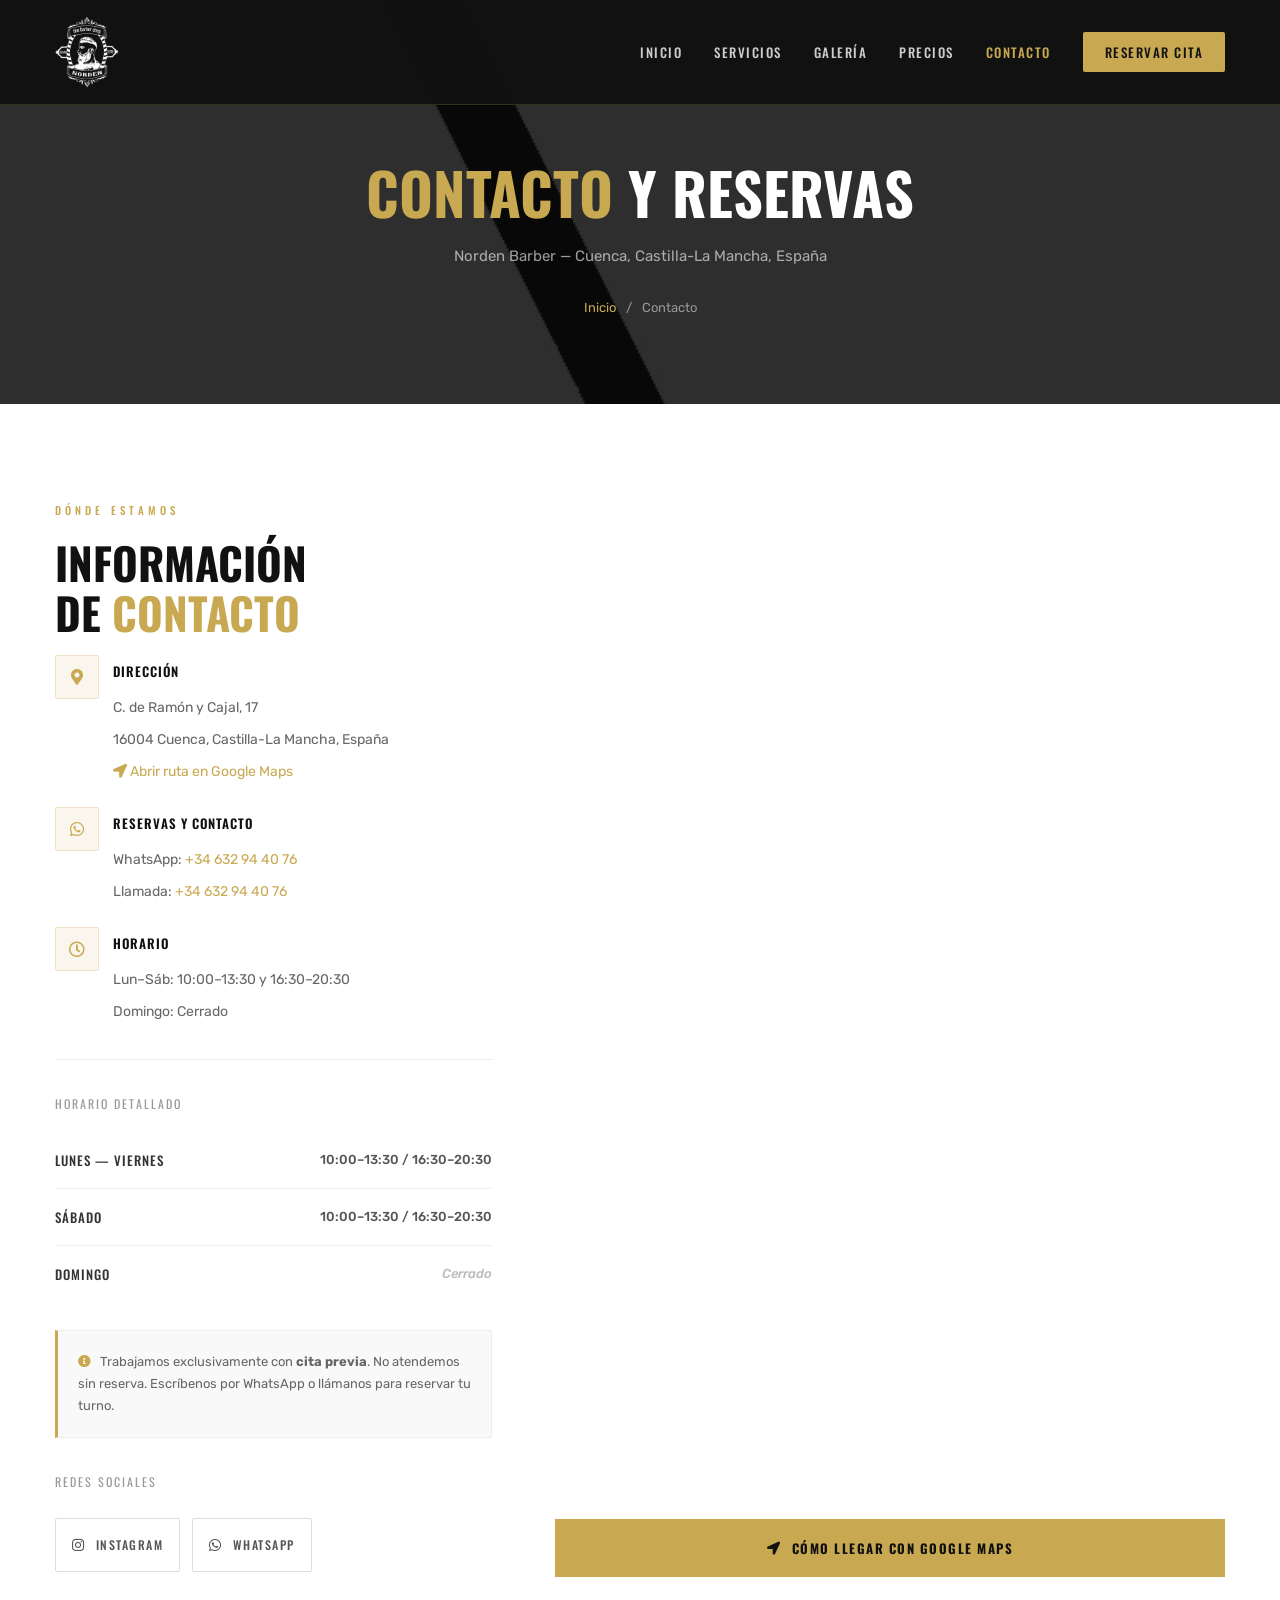
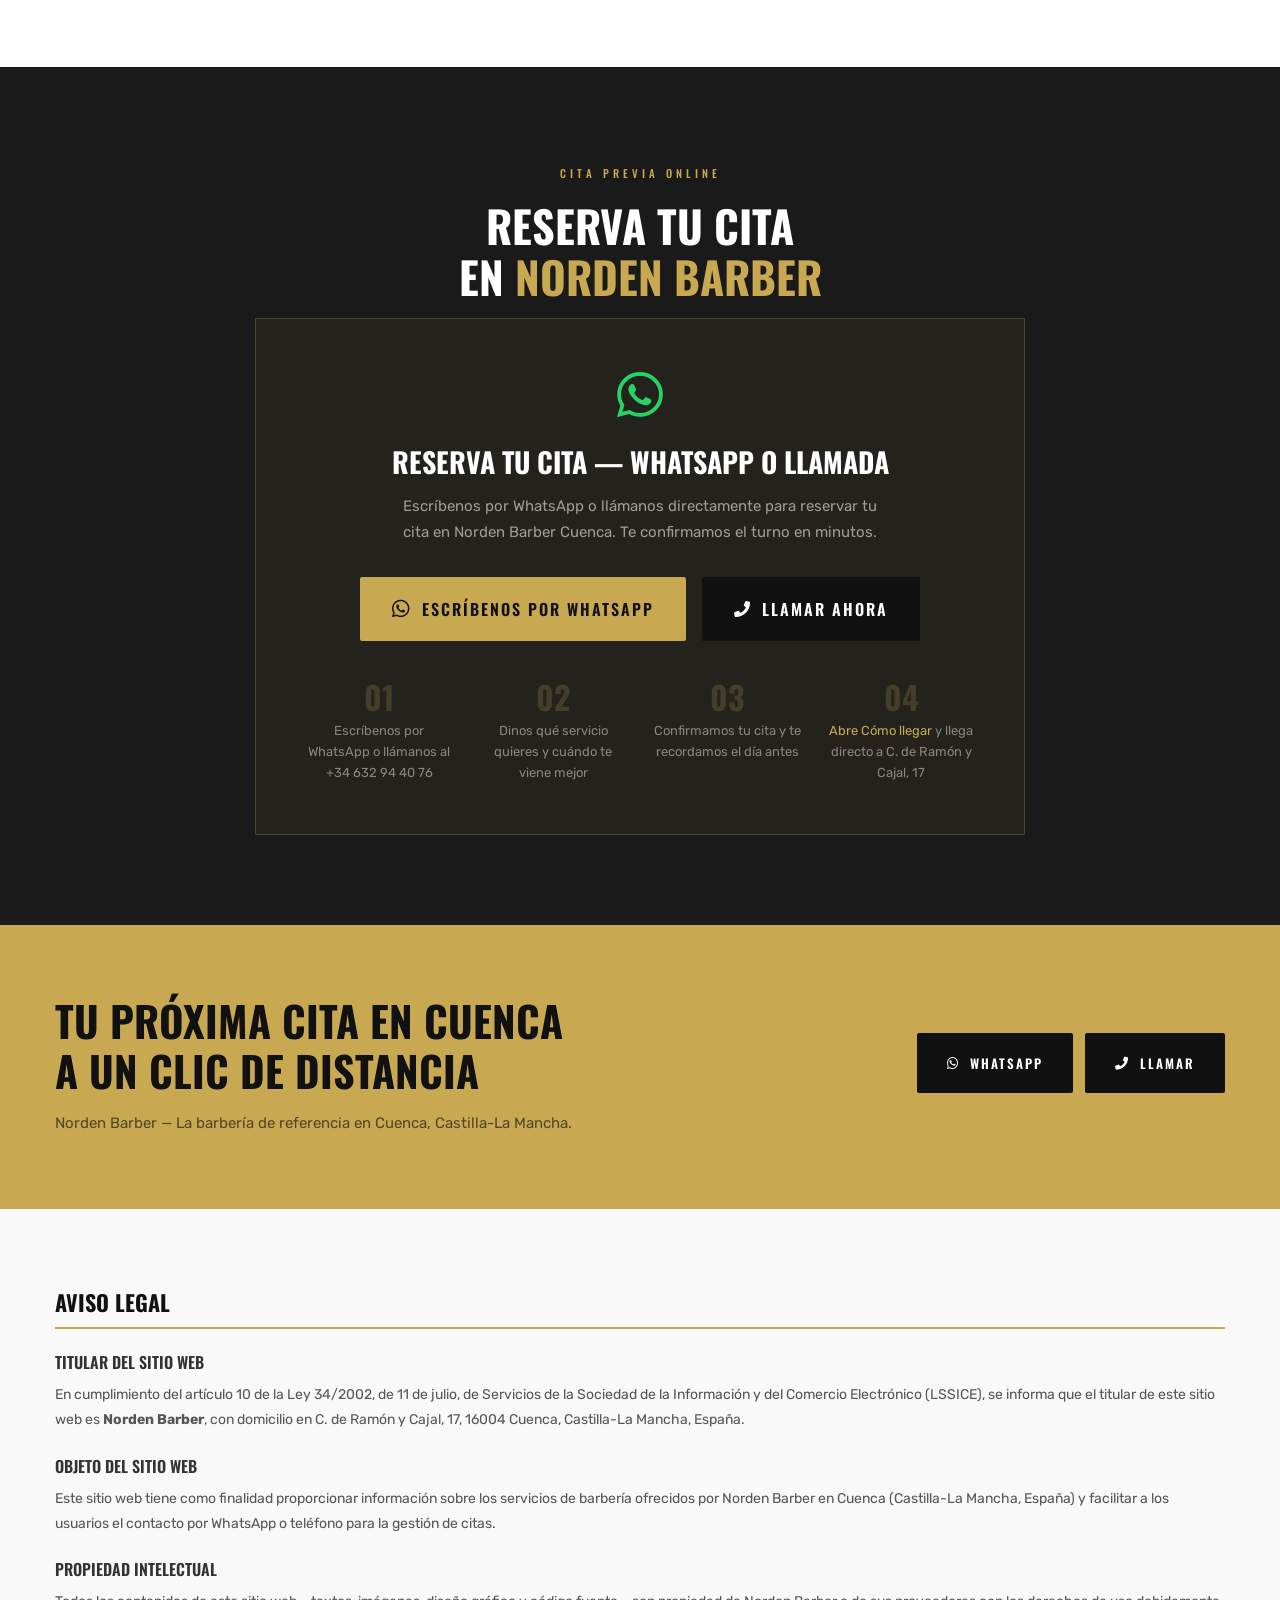
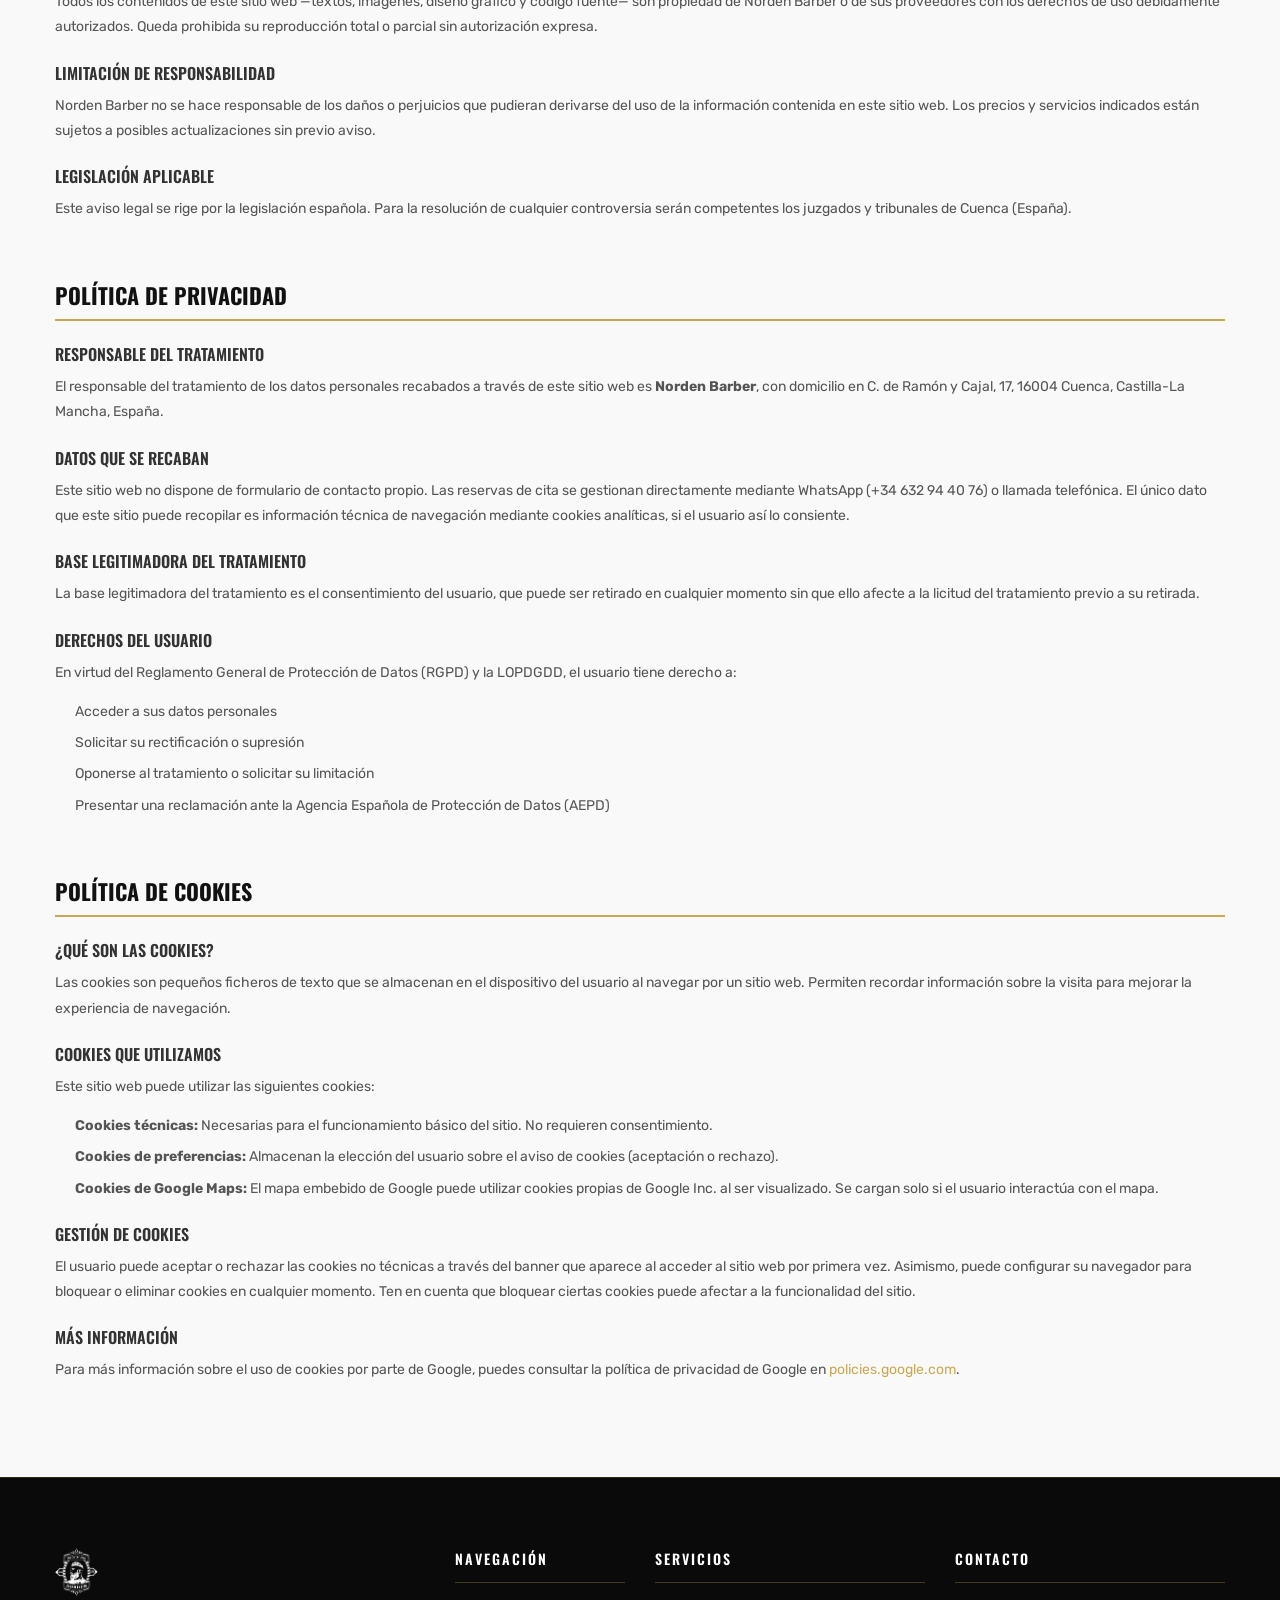
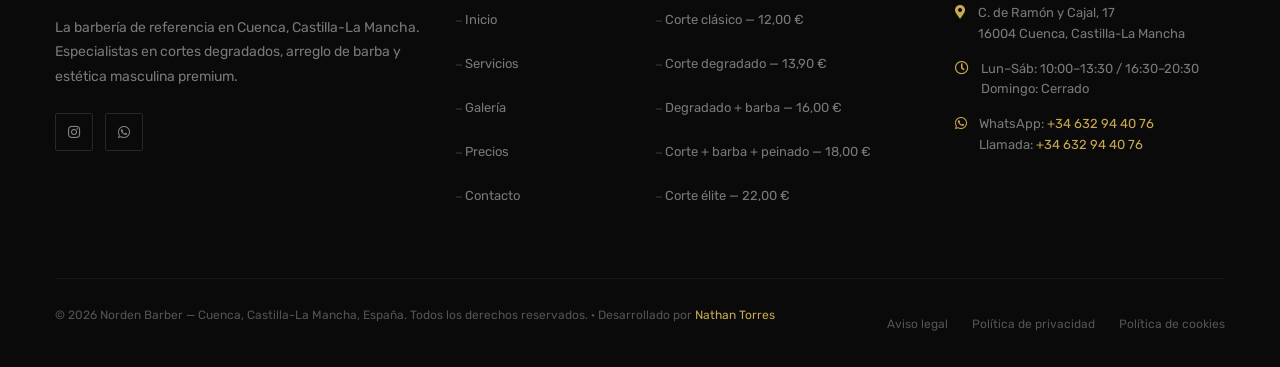
==== commit 20717503: "Añade ubicación y acceso móvil a Google Maps" ====
--- a/contact.html
+++ b/contact.html
@@ -3,33 +3,40 @@
 <head>
     <meta charset="utf-8" />
     <meta name="viewport" content="width=device-width, initial-scale=1, shrink-to-fit=no">
+    <meta name="theme-color" content="#c8a951">
     <meta http-equiv="X-UA-Compatible" content="IE=edge">
     <meta name="description" content="Contacta con Norden Barber en Cuenca, Castilla-La Mancha. Llámanos o escríbenos por WhatsApp: +34 632 94 40 76. Horario: Lunes a Sábado 10:00–13:30 y 16:30–20:30.">
     <meta name="keywords" content="contacto Norden Barber Cuenca, cómo llegar barbería Cuenca, teléfono barbería Cuenca, WhatsApp barbería Cuenca, barbería CP 16004">
     <meta name="robots" content="index, follow">
-    <link rel="canonical" href="https://www.nordenbarber.es/contact.html">
+    <link rel="canonical" href="https://barbernorden.com/contact.html">
+    <link rel="alternate" hreflang="es-ES" href="https://barbernorden.com/contact.html">
+    <link rel="alternate" hreflang="x-default" href="https://barbernorden.com/contact.html">
     <meta property="og:title" content="Contacto | Norden Barber — Barbería en Cuenca">
     <meta property="og:description" content="Contacta con Norden Barber en Cuenca. Llámanos o escríbenos por WhatsApp al +34 632 94 40 76. Horario de lunes a sábado.">
-    <meta property="og:image" content="https://www.nordenbarber.es/assets/images/og-image.png">
-    <meta property="og:url" content="https://www.nordenbarber.es/contact.html">
+    <meta property="og:image" content="https://barbernorden.com/assets/images/og-image.png">
+    <meta property="og:image:width" content="1200">
+    <meta property="og:image:height" content="630">
+    <meta property="og:image:type" content="image/png">
+    <meta property="og:url" content="https://barbernorden.com/contact.html">
     <meta property="og:type" content="website">
     <meta property="og:site_name" content="Norden Barber">
     <meta property="og:locale" content="es_ES">
     <meta name="twitter:card" content="summary_large_image">
     <meta name="twitter:title" content="Contacto | Norden Barber — Barbería en Cuenca">
-    <meta name="twitter:image" content="https://www.nordenbarber.es/assets/images/og-image.png">
-    <title>Contacto y Reservas | Norden Barber — Barbería en Cuenca, Castilla-La Mancha</title>
-    <link rel="icon" type="image/png" sizes="32x32" href="assets/images/favicon-32.png">
-    <link rel="icon" type="image/png" sizes="192x192" href="assets/images/favicon-192.png">
-    <link rel="shortcut icon" href="assets/images/favicon.ico">
-    <link rel="apple-touch-icon" href="assets/images/favicon-192.png">
+    <meta name="twitter:description" content="Contacta con Norden Barber en Cuenca. Llámanos o escríbenos por WhatsApp al +34 632 94 40 76. Horario de lunes a sábado.">
+    <meta name="twitter:image" content="https://barbernorden.com/assets/images/og-image.png">
+    <title>Contacto | Norden Barber Cuenca</title>
+    <link rel="icon" href="/favicon.ico">
+    <link rel="apple-touch-icon" sizes="180x180" href="/apple-touch-icon.png">
     <link rel="preconnect" href="https://fonts.googleapis.com">
     <link rel="preconnect" href="https://fonts.gstatic.com" crossorigin>
-    <link href="https://fonts.googleapis.com/css2?family=Oswald:wght@400;500;600;700&family=Rubik:wght@400;500&display=swap" rel="stylesheet">
-    <link rel="stylesheet" href="assets/css/flaticon.min.css">
+    <link rel="preload" as="style" href="https://fonts.googleapis.com/css2?family=Oswald:wght@400;500;600;700&family=Rubik:wght@400;500&display=swap">
+    <link rel="stylesheet" href="https://fonts.googleapis.com/css2?family=Oswald:wght@400;500;600;700&family=Rubik:wght@400;500&display=swap" media="print" onload="this.media='all'">
+    <noscript><link rel="stylesheet" href="https://fonts.googleapis.com/css2?family=Oswald:wght@400;500;600;700&family=Rubik:wght@400;500&display=swap"></noscript>
+
     <link rel="stylesheet" href="assets/css/fontawesome-5.14.0.min.css">
     <link rel="stylesheet" href="assets/css/bootstrap-4.5.3.min.css">
-    <link rel="stylesheet" href="assets/css/animate.min.css">
+
     <link rel="stylesheet" href="assets/css/style.css">
     <script type="application/ld+json">
     {
@@ -37,7 +44,7 @@
       "@type": "BarberShop",
       "name": "Norden Barber",
       "description": "Barbería de referencia en Cuenca, Castilla-La Mancha, España.",
-      "url": "https://www.nordenbarber.es/contact.html",
+      "url": "https://barbernorden.com/contact.html",
       "telephone": "+34632944076",
       "address": {
         "@type": "PostalAddress",
@@ -137,8 +144,10 @@
         .nb-social-link:hover { border-color: var(--gold); color: var(--gold); }
 
         /* Map */
-        .nb-map-wrap { height: 100%; min-height: 500px; }
-        .nb-map-wrap iframe { width: 100%; height: 100%; min-height: 500px; border: none; }
+        .nb-map-wrap { height: 100%; min-height: 500px; display: flex; flex-direction: column; }
+        .nb-map-wrap iframe { width: 100%; height: 100%; flex: 1; min-height: 500px; border: none; }
+        .nb-map-action { min-height: 58px; display: flex; align-items: center; justify-content: center; gap: 10px; background: var(--gold); color: #111; font-family: 'Oswald', sans-serif; font-size: 13px; font-weight: 700; letter-spacing: 1.5px; text-transform: uppercase; transition: all 0.3s; }
+        .nb-map-action:hover { background: #b8942e; color: #fff; }
 
         /* RESERVA SECTION */
         .nb-reserva-section { background: var(--dark-2); }
@@ -189,13 +198,16 @@
         .nb-footer-legal a { font-size: 12px; color: rgba(255,255,255,0.3); margin-left: 20px; transition: color 0.3s; }
         .nb-footer-legal a:hover { color: var(--gold); }
 
-        .nb-fab { display: none; position: fixed; bottom: 24px; right: 20px; z-index: 9998; background: var(--gold); color: #111; padding: 14px 20px; border-radius: 30px; font-family: 'Oswald', sans-serif; font-size: 13px; font-weight: 700; letter-spacing: 1.5px; text-transform: uppercase; box-shadow: 0 4px 24px rgba(200,169,81,0.4); text-decoration: none; align-items: center; gap: 8px; transition: all 0.3s; }
-        .nb-fab:hover { background: #b8942e; color: #fff; }
+        .nb-mobile-actions { display: none; position: fixed; bottom: 0; left: 0; right: 0; z-index: 9998; grid-template-columns: 1fr 1fr; gap: 8px; padding: 10px 12px calc(10px + env(safe-area-inset-bottom)); background: rgba(10,10,10,0.98); border-top: 1px solid rgba(200,169,81,0.35); box-shadow: 0 -6px 24px rgba(0,0,0,0.28); }
+        .nb-mobile-action { min-height: 48px; display: flex; align-items: center; justify-content: center; gap: 8px; font-family: 'Oswald', sans-serif; font-size: 12px; font-weight: 700; letter-spacing: 1px; text-transform: uppercase; text-decoration: none; border-radius: 2px; }
+        .nb-mobile-action.reserve { background: #25D366; color: #fff; }
+        .nb-mobile-action.directions { background: var(--gold); color: #111; }
 
         @media (max-width: 991px) { .nb-nav { display: none; } .nb-hamburger { display: flex; } }
         @media (max-width: 767px) {
+            body { padding-bottom: calc(68px + env(safe-area-inset-bottom)); }
             section { padding: 64px 0; }
-            .nb-fab { display: inline-flex; }
+            .nb-mobile-actions { display: grid; }
             .nb-map-wrap { min-height: 300px; }
             .nb-map-wrap iframe { min-height: 300px; }
             .nb-booksy-card { padding: 36px 24px; }
@@ -207,23 +219,28 @@
 </head>
 <body>
 
-    <a href="https://wa.me/34632944076?text=Hola%2C%20me%20gustar%C3%ADa%20reservar%20una%20cita" target="_blank" rel="noopener" class="nb-fab" aria-label="Escribir por WhatsApp">
-        <i class="fab fa-whatsapp"></i> Reservar cita
-    </a>
+    <div class="nb-mobile-actions" aria-label="Acciones rápidas">
+        <a href="https://wa.me/34632944076?text=Hola%2C%20me%20gustar%C3%ADa%20reservar%20una%20cita" target="_blank" rel="noopener" class="nb-mobile-action reserve" aria-label="Reservar cita por WhatsApp">
+            <i class="fab fa-whatsapp"></i> Reservar
+        </a>
+        <a href="https://maps.app.goo.gl/icMUwnjrd11b27c2A" target="_blank" rel="noopener" class="nb-mobile-action directions" aria-label="Cómo llegar a Norden Barber con Google Maps">
+            <i class="fas fa-location-arrow"></i> Cómo llegar
+        </a>
+    </div>
 
     <header class="nb-header" id="nbHeader">
         <div class="container">
             <div class="nb-header-inner">
-                <a href="index.html" class="nb-logo" aria-label="Norden Barber — Inicio">
+                <a href="/" class="nb-logo" aria-label="Norden Barber — Inicio">
                     <img src="assets/images/logos/logo.png" alt="Norden Barber — Barbería en Cuenca">
                 </a>
                 <nav aria-label="Navegación principal">
                     <ul class="nb-nav">
-                        <li><a href="index.html">Inicio</a></li>
-                        <li><a href="services.html">Servicios</a></li>
-                        <li><a href="portfolio.html">Galería</a></li>
-                        <li><a href="pricing.html">Precios</a></li>
-                        <li><a href="contact.html" class="active">Contacto</a></li>
+                        <li><a href="/">Inicio</a></li>
+                        <li><a href="/services.html">Servicios</a></li>
+                        <li><a href="/portfolio.html">Galería</a></li>
+                        <li><a href="/pricing.html">Precios</a></li>
+                        <li><a href="/contact.html" class="active">Contacto</a></li>
                         <li><a href="https://wa.me/34632944076?text=Hola%2C%20me%20gustar%C3%ADa%20reservar%20una%20cita%20en%20Norden%20Barber" target="_blank" rel="noopener" class="nb-btn-reservar">Reservar cita</a></li>
                     </ul>
                 </nav>
@@ -232,11 +249,11 @@
                 </button>
             </div>
             <nav class="nb-mobile-menu" id="nbMobileMenu" aria-label="Menú móvil">
-                <a href="index.html">Inicio</a>
-                <a href="services.html">Servicios</a>
-                <a href="portfolio.html">Galería</a>
-                <a href="pricing.html">Precios</a>
-                <a href="contact.html">Contacto</a>
+                <a href="/">Inicio</a>
+                <a href="/services.html">Servicios</a>
+                <a href="/portfolio.html">Galería</a>
+                <a href="/pricing.html">Precios</a>
+                <a href="/contact.html">Contacto</a>
                 <a href="https://wa.me/34632944076?text=Hola%2C%20me%20gustar%C3%ADa%20reservar%20una%20cita%20en%20Norden%20Barber" target="_blank" rel="noopener" class="nb-btn-reservar">Reservar cita</a>
             </nav>
         </div>
@@ -248,7 +265,7 @@
                 <h1><span>Contacto</span> y Reservas</h1>
                 <p style="color:rgba(255,255,255,0.6); font-size:15px; margin-bottom:20px;">Norden Barber — Cuenca, Castilla-La Mancha, España</p>
                 <ul class="nb-breadcrumb">
-                    <li><a href="index.html">Inicio</a></li>
+                    <li><a href="/">Inicio</a></li>
                     <li>Contacto</li>
                 </ul>
             </div>
@@ -267,7 +284,7 @@
                         <div class="nb-info-item-icon"><i class="fas fa-map-marker-alt"></i></div>
                         <div class="nb-info-item-text">
                             <strong>Dirección</strong>
-                            <span>C. de Ramón y Cajal, 17<br>16004 Cuenca, Castilla-La Mancha, España</span>
+                            <span>C. de Ramón y Cajal, 17<br>16004 Cuenca, Castilla-La Mancha, España<br><a href="https://maps.app.goo.gl/icMUwnjrd11b27c2A" target="_blank" rel="noopener"><i class="fas fa-location-arrow"></i> Abrir ruta en Google Maps</a></span>
                         </div>
                     </div>
 
@@ -335,6 +352,9 @@
                             referrerpolicy="no-referrer-when-downgrade"
                             title="Ubicación de Norden Barber en Cuenca, Castilla-La Mancha, España">
                         </iframe>
+                        <a href="https://maps.app.goo.gl/icMUwnjrd11b27c2A" target="_blank" rel="noopener" class="nb-map-action" aria-label="Abrir la ruta a Norden Barber en Google Maps">
+                            <i class="fas fa-location-arrow"></i> Cómo llegar con Google Maps
+                        </a>
                     </div>
                 </div>
             </div>
@@ -377,7 +397,7 @@
                             </div>
                             <div class="nb-booksy-step">
                                 <div class="step-num">04</div>
-                                <div class="step-text">Llega en tu turno y sal con el mejor corte de Cuenca</div>
+                                <div class="step-text"><a href="https://maps.app.goo.gl/icMUwnjrd11b27c2A" target="_blank" rel="noopener" style="color:var(--gold);">Abre Cómo llegar</a> y llega directo a C. de Ramón y Cajal, 17</div>
                             </div>
                         </div>
                     </div>
@@ -486,21 +506,21 @@
                 <div class="col-lg-2 col-md-4 mb-5">
                     <h5 class="nb-footer-title">Navegación</h5>
                     <ul class="nb-footer-links">
-                        <li><a href="index.html">Inicio</a></li>
-                        <li><a href="services.html">Servicios</a></li>
-                        <li><a href="portfolio.html">Galería</a></li>
-                        <li><a href="pricing.html">Precios</a></li>
-                        <li><a href="contact.html">Contacto</a></li>
+                        <li><a href="/">Inicio</a></li>
+                        <li><a href="/services.html">Servicios</a></li>
+                        <li><a href="/portfolio.html">Galería</a></li>
+                        <li><a href="/pricing.html">Precios</a></li>
+                        <li><a href="/contact.html">Contacto</a></li>
                     </ul>
                 </div>
                 <div class="col-lg-3 col-md-4 mb-5">
                     <h5 class="nb-footer-title">Servicios</h5>
                     <ul class="nb-footer-links">
-                        <li><a href="pricing.html">Corte clásico — 12,00 €</a></li>
-                        <li><a href="pricing.html">Corte degradado — 13,90 €</a></li>
-                        <li><a href="pricing.html">Degradado + barba — 16,00 €</a></li>
-                        <li><a href="pricing.html">Corte + barba + peinado — 18,00 €</a></li>
-                        <li><a href="pricing.html">Corte élite — 22,00 €</a></li>
+                        <li><a href="/pricing.html">Corte clásico — 12,00 €</a></li>
+                        <li><a href="/pricing.html">Corte degradado — 13,90 €</a></li>
+                        <li><a href="/pricing.html">Degradado + barba — 16,00 €</a></li>
+                        <li><a href="/pricing.html">Corte + barba + peinado — 18,00 €</a></li>
+                        <li><a href="/pricing.html">Corte élite — 22,00 €</a></li>
                     </ul>
                 </div>
                 <div class="col-lg-3 col-md-4 mb-5">
